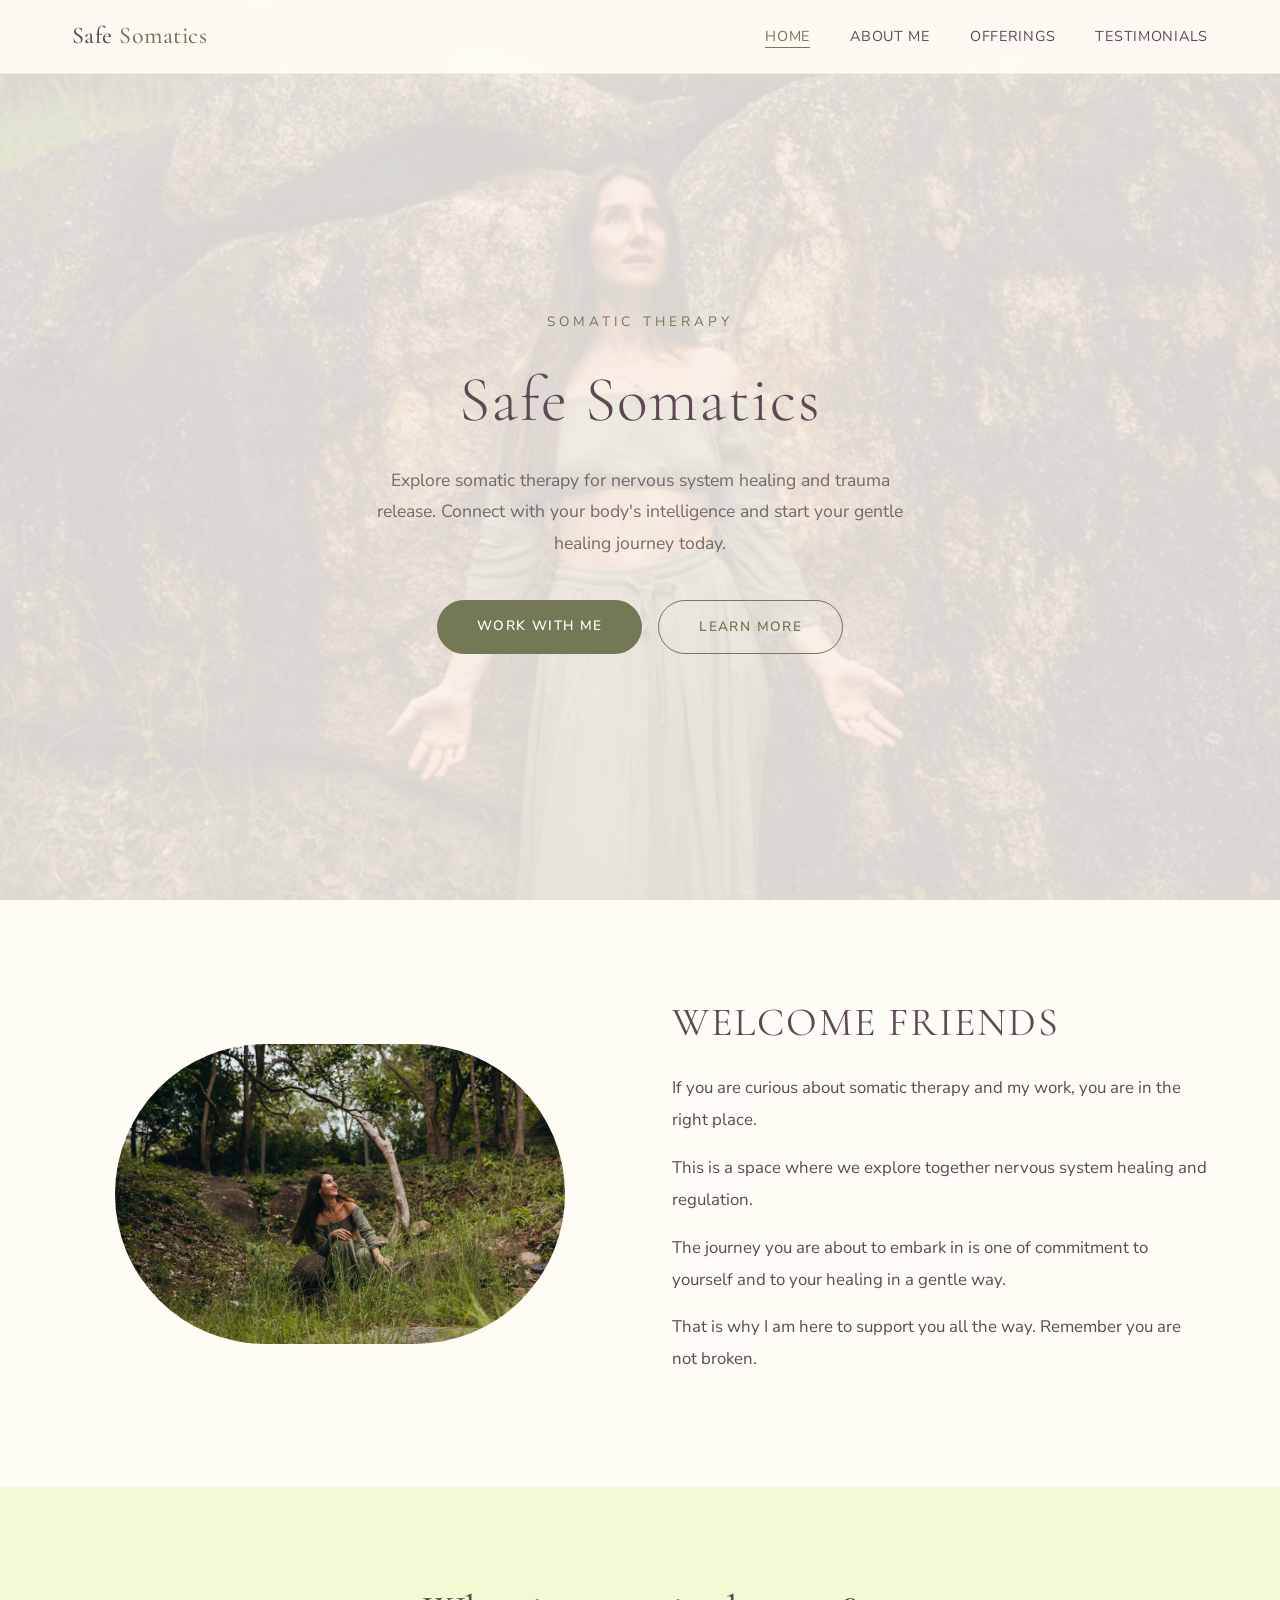
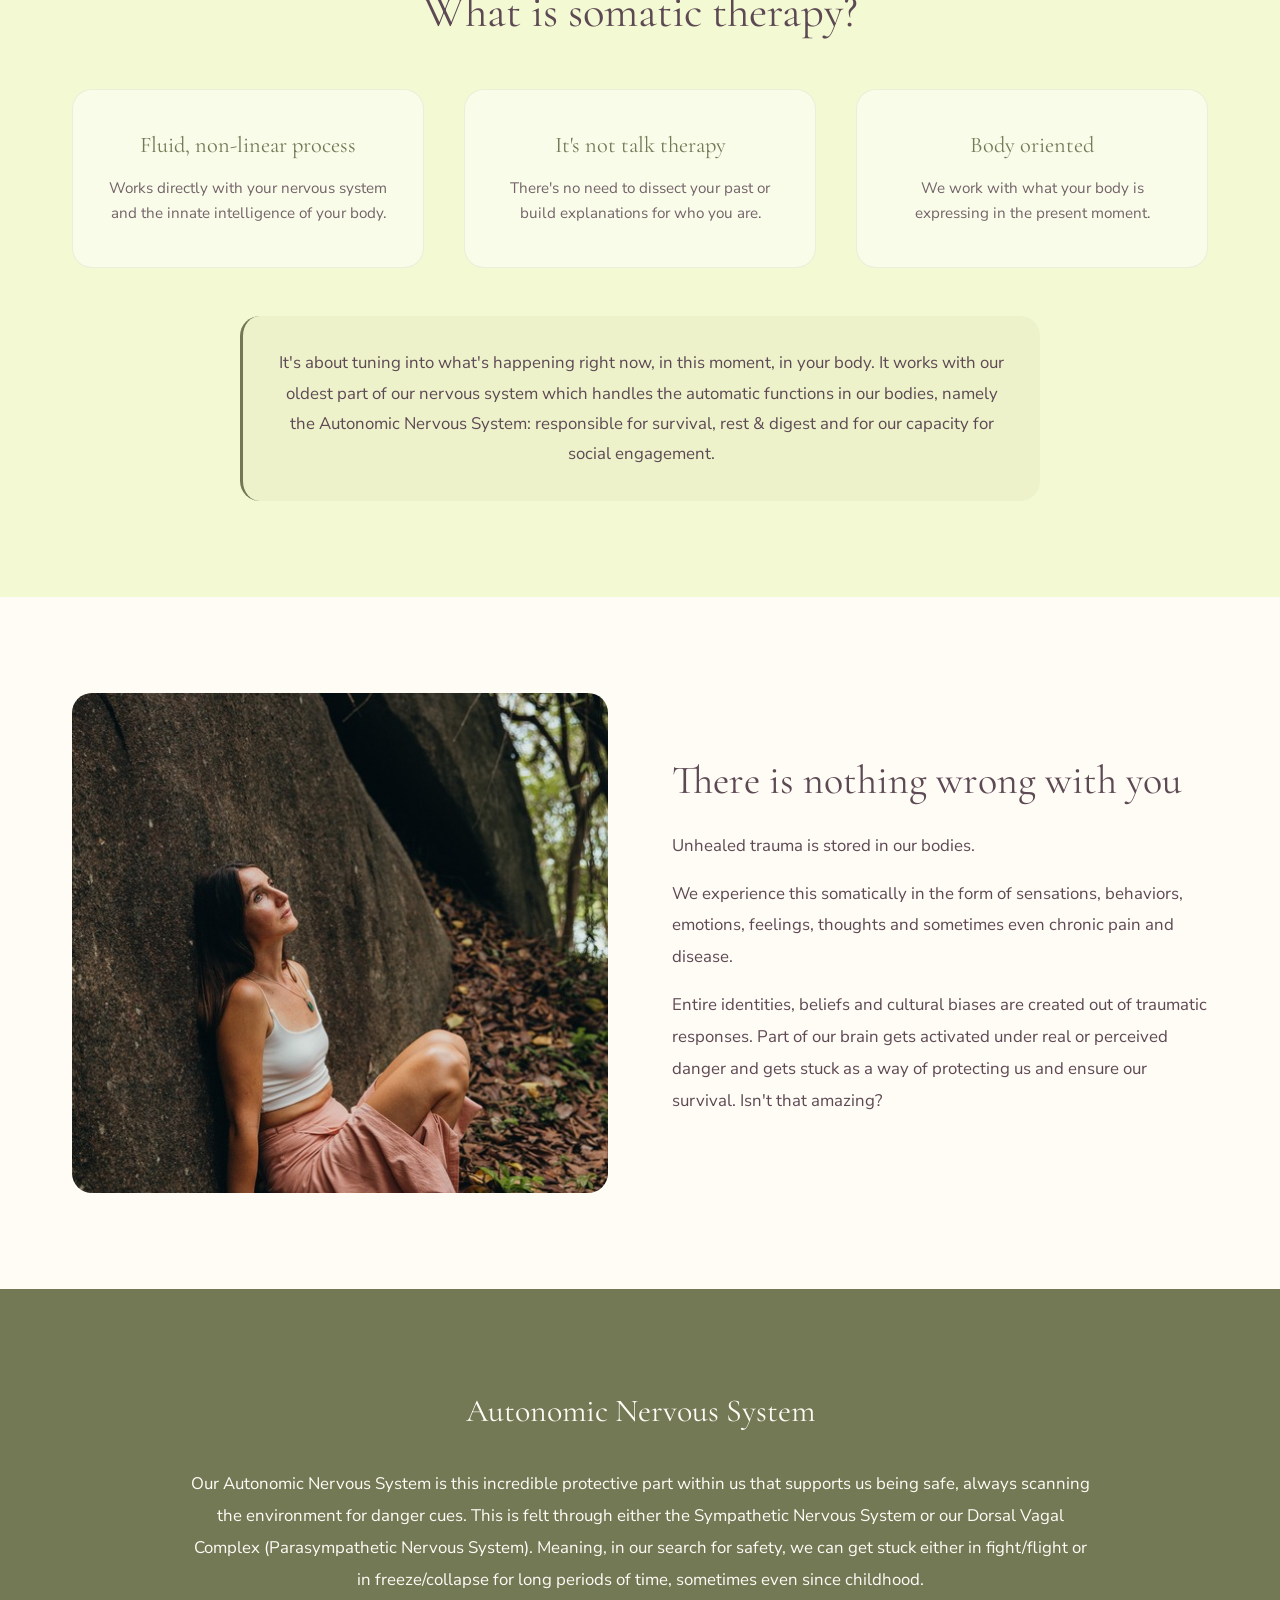
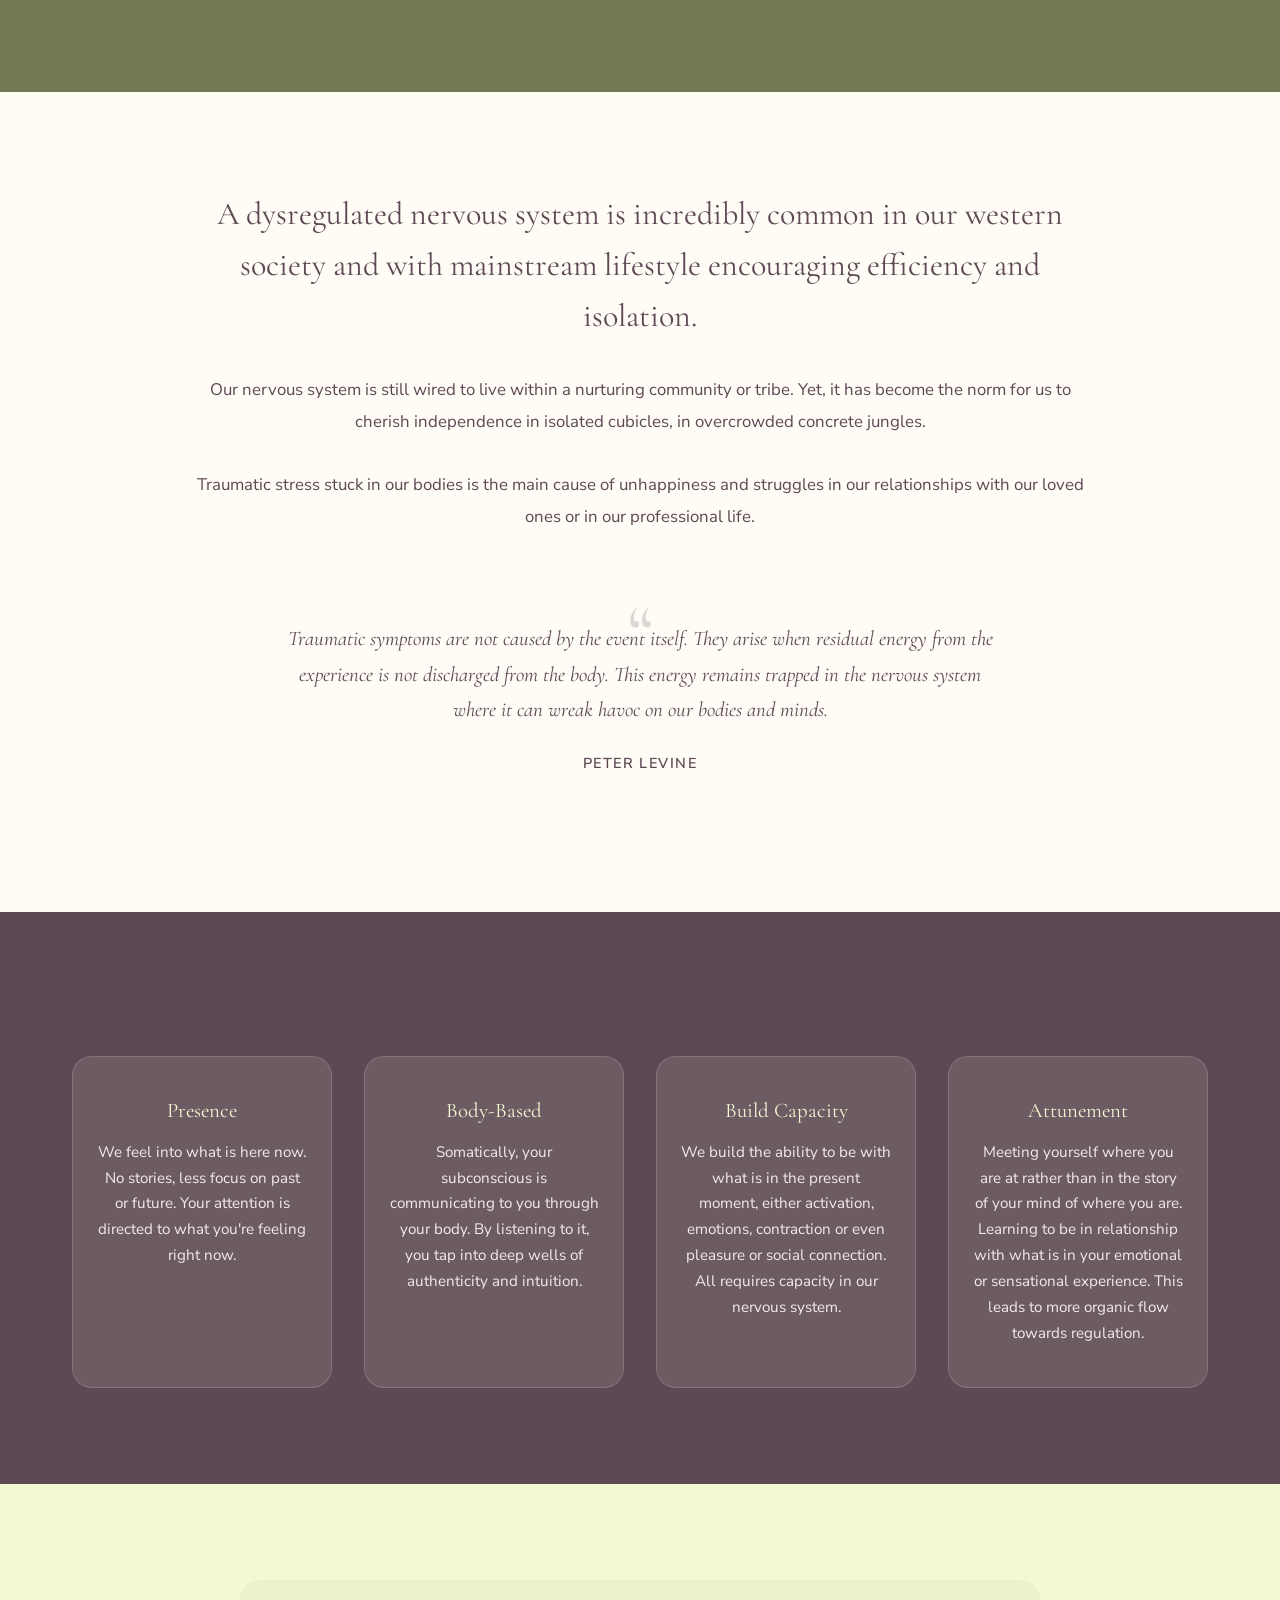
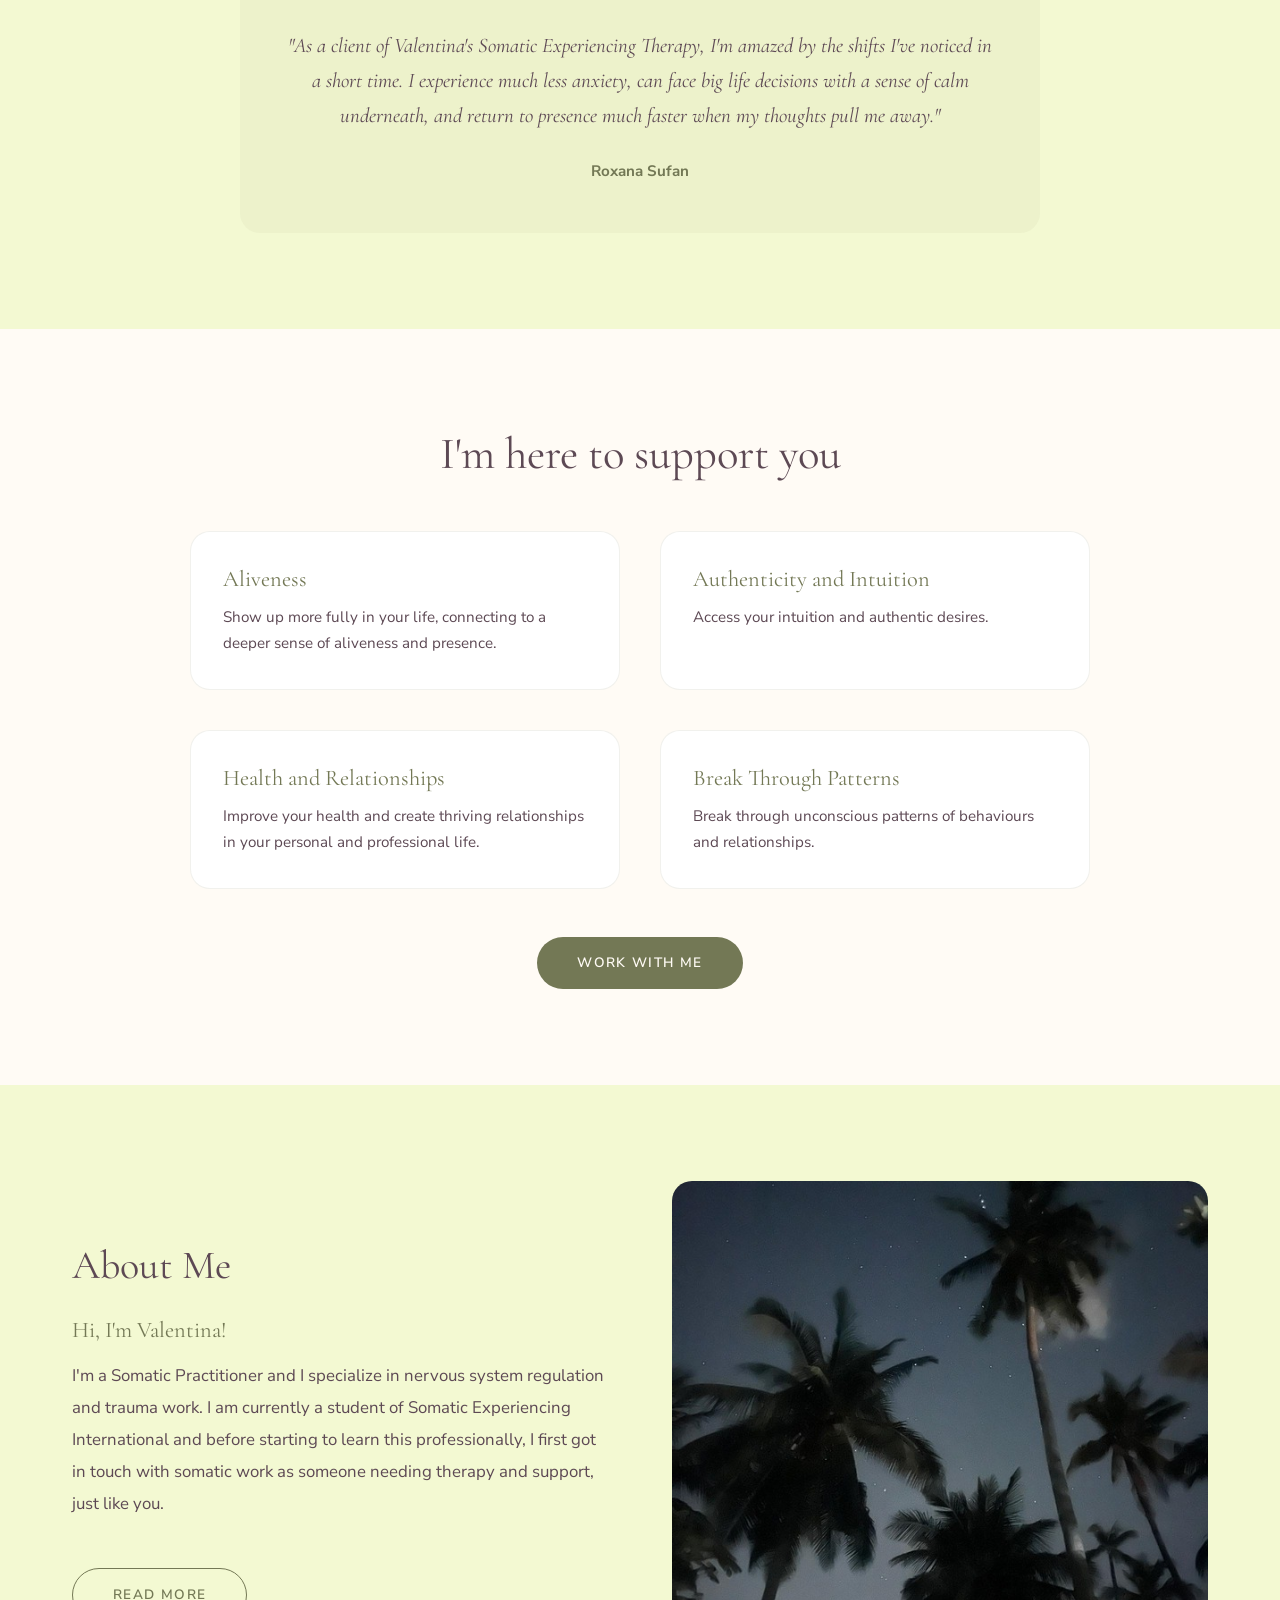
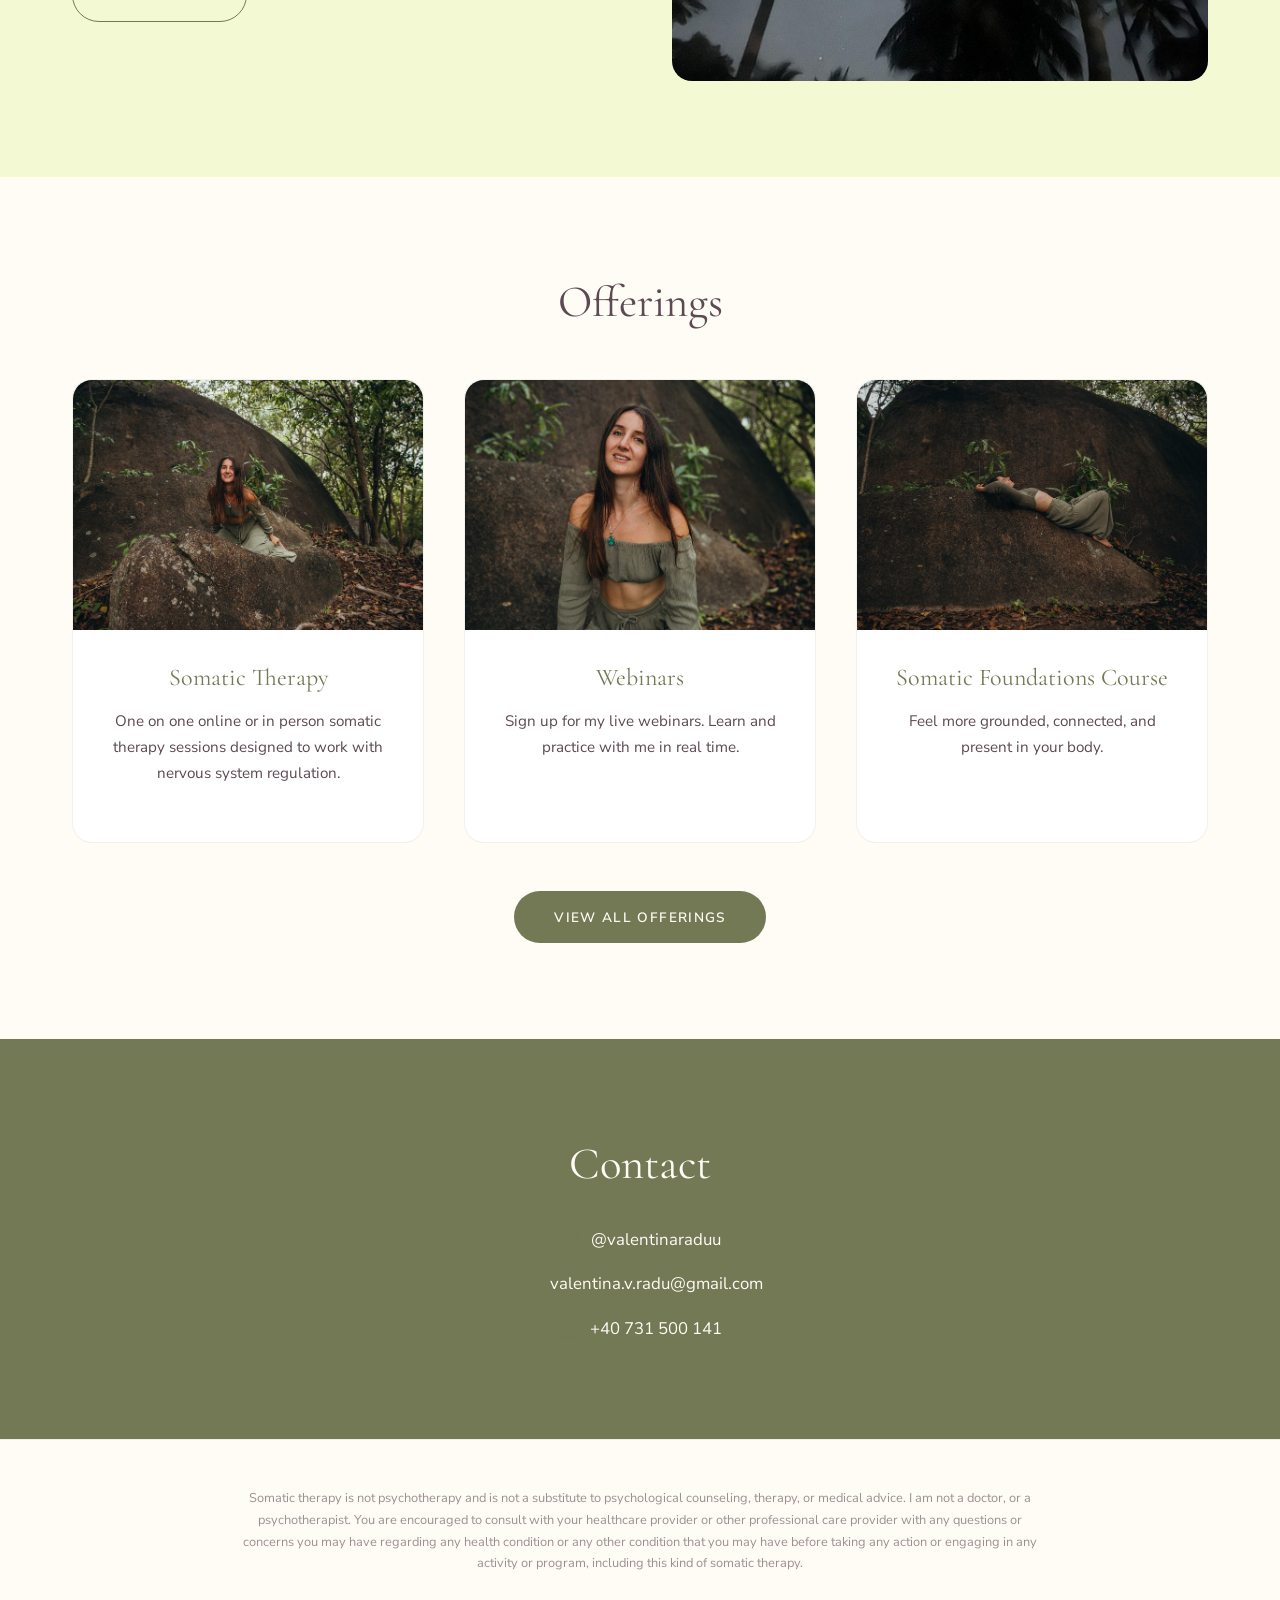
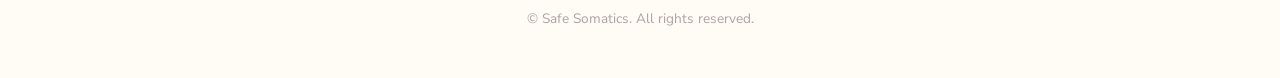
==== public/index.html @ 10c99dfa "Use specified image for Welcome Friends section https://claude.ai/code/session_01XYaY79BtkbtiE2khdQe" ====
<!DOCTYPE html>
<html lang="en">
<head>
  <meta charset="utf-8">
  <meta name="viewport" content="width=device-width, initial-scale=1">
  <title>Safe Somatics | Somatic Therapy</title>
  <meta name="description" content="Explore somatic therapy for nervous system healing and trauma release. Connect with your body's intelligence and start your gentle healing journey today.">
  <meta property="og:title" content="Safe Somatics | Somatic Therapy">
  <meta property="og:description" content="Explore somatic therapy for nervous system healing and trauma release. Connect with your body's intelligence and start your gentle healing journey today.">
  <meta property="og:image" content="images/og-image.jpg">
  <meta property="og:type" content="website">
  <link rel="stylesheet" href="css/style.css">
</head>
<body>

  <!-- Navigation -->
  <nav class="nav" id="nav">
    <div class="nav-inner">
      <a href="index.html" class="nav-logo">Safe <span>Somatics</span></a>
      <button class="nav-toggle" id="navToggle" aria-label="Toggle navigation">
        <span></span><span></span><span></span>
      </button>
      <ul class="nav-links" id="navLinks">
        <li><a href="index.html" class="active">Home</a></li>
        <li><a href="about-me.html">About Me</a></li>
        <li><a href="offerings.html">Offerings</a></li>
        <li><a href="testimonials.html">Testimonials</a></li>
      </ul>
    </div>
  </nav>

  <!-- Hero Section -->
  <section class="hero">
    <div class="hero-bg"></div>
    <div class="hero-content fade-in">
      <p class="hero-subtitle">Somatic Therapy</p>
      <h1>Safe Somatics</h1>
      <p class="hero-description">Explore somatic therapy for nervous system healing and trauma release. Connect with your body's intelligence and start your gentle healing journey today.</p>
      <div class="btn-group">
        <a href="offerings.html" class="btn btn-primary">Work with me</a>
        <a href="about-me.html" class="btn btn-outline">Learn more</a>
      </div>
    </div>
  </section>

  <!-- Welcome Section -->
  <section class="section section-cream">
    <div class="container">
      <div class="welcome fade-in">
        <div class="welcome-image">
          <img src="images/82639a7b626bb3e5f8b49b3dd515896f.jpg" alt="Valentina - Somatic Practitioner" loading="lazy">
        </div>
        <div class="welcome-content">
          <h2>Welcome Friends</h2>
          <p>If you are curious about somatic therapy and my work, you are in the right place.</p>
          <p>This is a space where we explore together nervous system healing and regulation.</p>
          <p>The journey you are about to embark in is one of commitment to yourself and to your healing in a gentle way.</p>
          <p>That is why I am here to support you all the way. Remember you are not broken.</p>
        </div>
      </div>
    </div>
  </section>

  <!-- What Is Somatic Therapy -->
  <section class="section section-light-green">
    <div class="container">
      <h2 class="section-title fade-in">What is somatic therapy?</h2>
      <div class="what-is-grid fade-in">
        <div class="what-is-card">
          <h3>Fluid, non-linear process</h3>
          <p>Works directly with your nervous system and the innate intelligence of your body.</p>
        </div>
        <div class="what-is-card">
          <h3>It's not talk therapy</h3>
          <p>There's no need to dissect your past or build explanations for who you are.</p>
        </div>
        <div class="what-is-card">
          <h3>Body oriented</h3>
          <p>We work with what your body is expressing in the present moment.</p>
        </div>
      </div>
      <div class="what-is-description fade-in">
        <p>It's about tuning into what's happening right now, in this moment, in your body. It works with our oldest part of our nervous system which handles the automatic functions in our bodies, namely the Autonomic Nervous System: responsible for survival, rest &amp; digest and for our capacity for social engagement.</p>
      </div>
    </div>
  </section>

  <!-- There Is Nothing Wrong With You -->
  <section class="section section-cream">
    <div class="container">
      <div class="split-section fade-in">
        <div class="split-image">
          <img src="images/db6b42a405c2244e88d3cf48be0952d9.jpg" alt="Healing and nature" loading="lazy">
        </div>
        <div class="split-content">
          <h2>There is nothing wrong with you</h2>
          <p>Unhealed trauma is stored in our bodies.</p>
          <p>We experience this somatically in the form of sensations, behaviors, emotions, feelings, thoughts and sometimes even chronic pain and disease.</p>
          <p>Entire identities, beliefs and cultural biases are created out of traumatic responses. Part of our brain gets activated under real or perceived danger and gets stuck as a way of protecting us and ensure our survival. Isn't that amazing?</p>
        </div>
      </div>
    </div>
  </section>

  <!-- Autonomic Nervous System -->
  <section class="section section-olive">
    <div class="container">
      <div class="full-width-text fade-in">
        <h2>Autonomic Nervous System</h2>
        <p>Our Autonomic Nervous System is this incredible protective part within us that supports us being safe, always scanning the environment for danger cues. This is felt through either the Sympathetic Nervous System or our Dorsal Vagal Complex (Parasympathetic Nervous System). Meaning, in our search for safety, we can get stuck either in fight/flight or in freeze/collapse for long periods of time, sometimes even since childhood.</p>
      </div>
    </div>
  </section>

  <!-- Dysregulated Nervous System -->
  <section class="section section-cream">
    <div class="container">
      <div class="full-width-text fade-in">
        <h2>A dysregulated nervous system is incredibly common in our western society and with mainstream lifestyle encouraging efficiency and isolation.</h2>
        <p>Our nervous system is still wired to live within a nurturing community or tribe. Yet, it has become the norm for us to cherish independence in isolated cubicles, in overcrowded concrete jungles.</p>
        <p class="mt-2">Traumatic stress stuck in our bodies is the main cause of unhappiness and struggles in our relationships with our loved ones or in our professional life.</p>
      </div>
      <div class="quote-block fade-in">
        <p>Traumatic symptoms are not caused by the event itself. They arise when residual energy from the experience is not discharged from the body. This energy remains trapped in the nervous system where it can wreak havoc on our bodies and minds.</p>
        <span class="quote-author">Peter Levine</span>
      </div>
    </div>
  </section>

  <!-- Pillars -->
  <section class="section section-plum">
    <div class="container">
      <div class="pillars-grid fade-in">
        <div class="pillar-card">
          <h4>Presence</h4>
          <p>We feel into what is here now. No stories, less focus on past or future. Your attention is directed to what you're feeling right now.</p>
        </div>
        <div class="pillar-card">
          <h4>Body-Based</h4>
          <p>Somatically, your subconscious is communicating to you through your body. By listening to it, you tap into deep wells of authenticity and intuition.</p>
        </div>
        <div class="pillar-card">
          <h4>Build Capacity</h4>
          <p>We build the ability to be with what is in the present moment, either activation, emotions, contraction or even pleasure or social connection. All requires capacity in our nervous system.</p>
        </div>
        <div class="pillar-card">
          <h4>Attunement</h4>
          <p>Meeting yourself where you are at rather than in the story of your mind of where you are. Learning to be in relationship with what is in your emotional or sensational experience. This leads to more organic flow towards regulation.</p>
        </div>
      </div>
    </div>
  </section>

  <!-- Featured Testimonial -->
  <section class="section section-light-green">
    <div class="container">
      <div class="testimonial-featured fade-in">
        <p>"As a client of Valentina's Somatic Experiencing Therapy, I'm amazed by the shifts I've noticed in a short time. I experience much less anxiety, can face big life decisions with a sense of calm underneath, and return to presence much faster when my thoughts pull me away."</p>
        <span class="testimonial-author">Roxana Sufan</span>
      </div>
    </div>
  </section>

  <!-- I'm Here to Support You -->
  <section class="section section-cream support-section">
    <div class="container">
      <h2 class="section-title fade-in">I'm here to support you</h2>
      <div class="benefits-grid fade-in">
        <div class="benefit-card">
          <h3>Aliveness</h3>
          <p>Show up more fully in your life, connecting to a deeper sense of aliveness and presence.</p>
        </div>
        <div class="benefit-card">
          <h3>Authenticity and Intuition</h3>
          <p>Access your intuition and authentic desires.</p>
        </div>
        <div class="benefit-card">
          <h3>Health and Relationships</h3>
          <p>Improve your health and create thriving relationships in your personal and professional life.</p>
        </div>
        <div class="benefit-card">
          <h3>Break Through Patterns</h3>
          <p>Break through unconscious patterns of behaviours and relationships.</p>
        </div>
      </div>
      <div class="text-center mt-3">
        <a href="offerings.html" class="btn btn-primary">Work with me</a>
      </div>
    </div>
  </section>

  <!-- About Preview -->
  <section class="section section-light-green">
    <div class="container">
      <div class="split-section reverse fade-in">
        <div class="split-image">
          <img src="images/2a42270dc994eedb1f12a28c1052ec95.jpg" alt="Valentina" loading="lazy">
        </div>
        <div class="split-content">
          <h2>About Me</h2>
          <h3 style="font-size: 1.4rem; color: #737855; margin-bottom: 1rem;">Hi, I'm Valentina!</h3>
          <p>I'm a Somatic Practitioner and I specialize in nervous system regulation and trauma work. I am currently a student of Somatic Experiencing International and before starting to learn this professionally, I first got in touch with somatic work as someone needing therapy and support, just like you.</p>
          <a href="about-me.html" class="btn btn-outline mt-2">Read more</a>
        </div>
      </div>
    </div>
  </section>

  <!-- Offerings Preview -->
  <section class="section section-cream">
    <div class="container">
      <h2 class="section-title fade-in">Offerings</h2>
      <div class="offerings-grid fade-in">
        <div class="offering-card">
          <div class="offering-card-image">
            <img src="images/75db4129b00e5582b1c7224221fd6abd.jpg" alt="Somatic Therapy sessions" loading="lazy">
          </div>
          <div class="offering-card-content">
            <h3>Somatic Therapy</h3>
            <p>One on one online or in person somatic therapy sessions designed to work with nervous system regulation.</p>
          </div>
        </div>
        <div class="offering-card">
          <div class="offering-card-image">
            <img src="images/181376021b0685f292fab98bcbd2c310.jpg" alt="Live webinars" loading="lazy">
          </div>
          <div class="offering-card-content">
            <h3>Webinars</h3>
            <p>Sign up for my live webinars. Learn and practice with me in real time.</p>
          </div>
        </div>
        <div class="offering-card">
          <div class="offering-card-image">
            <img src="images/1f248bba4d33700801363b4961f36c2e.jpg" alt="Somatic foundations course" loading="lazy">
          </div>
          <div class="offering-card-content">
            <h3>Somatic Foundations Course</h3>
            <p>Feel more grounded, connected, and present in your body.</p>
          </div>
        </div>
      </div>
      <div class="text-center mt-3">
        <a href="offerings.html" class="btn btn-primary">View all offerings</a>
      </div>
    </div>
  </section>

  <!-- Contact Section -->
  <section class="section section-olive contact-section">
    <div class="container fade-in">
      <h2>Contact</h2>
      <div class="contact-links">
        <div class="contact-item">
          <svg xmlns="http://www.w3.org/2000/svg" viewBox="0 0 24 24" fill="#fffbf5"><path d="M12 2.163c3.204 0 3.584.012 4.85.07 3.252.148 4.771 1.691 4.919 4.919.058 1.265.069 1.645.069 4.849 0 3.205-.012 3.584-.069 4.849-.149 3.225-1.664 4.771-4.919 4.919-1.266.058-1.644.07-4.85.07-3.204 0-3.584-.012-4.849-.07-3.26-.149-4.771-1.699-4.919-4.92-.058-1.265-.07-1.644-.07-4.849 0-3.204.013-3.583.07-4.849.149-3.227 1.664-4.771 4.919-4.919 1.266-.057 1.645-.069 4.849-.069zm0-2.163c-3.259 0-3.667.014-4.947.072-4.358.2-6.78 2.618-6.98 6.98-.059 1.281-.073 1.689-.073 4.948 0 3.259.014 3.668.072 4.948.2 4.358 2.618 6.78 6.98 6.98 1.281.058 1.689.072 4.948.072 3.259 0 3.668-.014 4.948-.072 4.354-.2 6.782-2.618 6.979-6.98.059-1.28.073-1.689.073-4.948 0-3.259-.014-3.667-.072-4.947-.196-4.354-2.617-6.78-6.979-6.98-1.281-.059-1.69-.073-4.949-.073zm0 5.838c-3.403 0-6.162 2.759-6.162 6.162s2.759 6.163 6.162 6.163 6.162-2.759 6.162-6.163c0-3.403-2.759-6.162-6.162-6.162zm0 10.162c-2.209 0-4-1.79-4-4 0-2.209 1.791-4 4-4s4 1.791 4 4c0 2.21-1.791 4-4 4zm6.406-11.845c-.796 0-1.441.645-1.441 1.44s.645 1.44 1.441 1.44c.795 0 1.439-.645 1.439-1.44s-.644-1.44-1.439-1.44z"/></svg>
          <a href="https://www.instagram.com/valentinaraduu" target="_blank" rel="noopener" style="color: #fffbf5;">@valentinaraduu</a>
        </div>
        <div class="contact-item">
          <svg xmlns="http://www.w3.org/2000/svg" viewBox="0 0 24 24" fill="#fffbf5"><path d="M20 4H4c-1.1 0-1.99.9-1.99 2L2 18c0 1.1.9 2 2 2h16c1.1 0 2-.9 2-2V6c0-1.1-.9-2-2-2zm0 4l-8 5-8-5V6l8 5 8-5v2z"/></svg>
          <a href="mailto:valentina.v.radu@gmail.com" style="color: #fffbf5;">valentina.v.radu@gmail.com</a>
        </div>
        <div class="contact-item">
          <svg xmlns="http://www.w3.org/2000/svg" viewBox="0 0 24 24" fill="#fffbf5"><path d="M.057 24l1.687-6.163c-1.041-1.804-1.588-3.849-1.587-5.946.003-6.556 5.338-11.891 11.893-11.891 3.181.001 6.167 1.24 8.413 3.488 2.245 2.248 3.481 5.236 3.48 8.414-.003 6.557-5.338 11.892-11.893 11.892-1.99-.001-3.951-.5-5.688-1.448l-6.305 1.654zm6.597-3.807c1.676.995 3.276 1.591 5.392 1.592 5.448 0 9.886-4.434 9.889-9.885.002-5.462-4.415-9.89-9.881-9.892-5.452 0-9.887 4.434-9.889 9.884-.001 2.225.651 3.891 1.746 5.634l-.999 3.648 3.742-.981zm11.387-5.464c-.074-.124-.272-.198-.57-.347-.297-.149-1.758-.868-2.031-.967-.272-.099-.47-.149-.669.149-.198.297-.768.967-.941 1.165-.173.198-.347.223-.644.074-.297-.149-1.255-.462-2.39-1.475-.883-.788-1.48-1.761-1.653-2.059-.173-.297-.018-.458.13-.606.134-.133.297-.347.446-.521.151-.172.2-.296.3-.495.099-.198.05-.372-.025-.521-.075-.148-.669-1.611-.916-2.206-.242-.579-.487-.501-.669-.51l-.57-.01c-.198 0-.52.074-.792.372s-1.04 1.016-1.04 2.479 1.065 2.876 1.213 3.074c.149.198 2.095 3.2 5.076 4.487.709.306 1.263.489 1.694.626.712.226 1.36.194 1.872.118.571-.085 1.758-.719 2.006-1.413.248-.695.248-1.29.173-1.414z"/></svg>
          <span style="color: #fffbf5;">+40 731 500 141</span>
        </div>
      </div>
    </div>
  </section>

  <!-- Footer -->
  <footer class="footer">
    <div class="container">
      <p class="footer-disclaimer">Somatic therapy is not psychotherapy and is not a substitute to psychological counseling, therapy, or medical advice. I am not a doctor, or a psychotherapist. You are encouraged to consult with your healthcare provider or other professional care provider with any questions or concerns you may have regarding any health condition or any other condition that you may have before taking any action or engaging in any activity or program, including this kind of somatic therapy.</p>
      <p class="footer-bottom">&copy; Safe Somatics. All rights reserved.</p>
    </div>
  </footer>

  <script src="js/main.js"></script>
</body>
</html>
---- public/css/style.css ----
/* ============================================
   Safe Somatics - Static Website Styles
   Color Palette:
     Cream:      #fffbf5
     Olive:      #737855
     Plum:       #5d4954
     Light Green: #f3f9d2
     Light Pink:  #ffd2fc
   ============================================ */

@import url('https://fonts.googleapis.com/css2?family=Cormorant+Garamond:ital,wght@0,300;0,400;0,500;0,600;0,700;1,300;1,400;1,500&family=Nunito+Sans:ital,wght@0,300;0,400;0,600;0,700;1,300;1,400&display=swap');

/* Reset & Base */
*, *::before, *::after {
  margin: 0;
  padding: 0;
  box-sizing: border-box;
}

html {
  scroll-behavior: smooth;
  font-size: 16px;
}

body {
  font-family: 'Nunito Sans', sans-serif;
  background-color: #fffbf5;
  color: #5d4954;
  line-height: 1.7;
  -webkit-font-smoothing: antialiased;
}

h1, h2, h3, h4, h5, h6 {
  font-family: 'Cormorant Garamond', serif;
  font-weight: 400;
  line-height: 1.3;
  color: #5d4954;
}

img {
  max-width: 100%;
  height: auto;
  display: block;
}

a {
  color: #737855;
  text-decoration: none;
  transition: color 0.3s ease;
}

a:hover {
  color: #5d4954;
}

.container {
  max-width: 1200px;
  margin: 0 auto;
  padding: 0 2rem;
}

/* ============================================
   Navigation
   ============================================ */
.nav {
  position: fixed;
  top: 0;
  left: 0;
  right: 0;
  z-index: 1000;
  background-color: rgba(255, 251, 245, 0.95);
  backdrop-filter: blur(10px);
  -webkit-backdrop-filter: blur(10px);
  border-bottom: 1px solid rgba(115, 120, 85, 0.1);
  transition: box-shadow 0.3s ease;
}

.nav.scrolled {
  box-shadow: 0 2px 20px rgba(93, 73, 84, 0.08);
}

.nav-inner {
  max-width: 1200px;
  margin: 0 auto;
  padding: 1rem 2rem;
  display: flex;
  justify-content: space-between;
  align-items: center;
}

.nav-logo {
  font-family: 'Cormorant Garamond', serif;
  font-size: 1.5rem;
  font-weight: 500;
  color: #5d4954;
  letter-spacing: 0.02em;
}

.nav-logo span {
  color: #737855;
}

.nav-links {
  display: flex;
  list-style: none;
  gap: 2.5rem;
  align-items: center;
}

.nav-links a {
  font-size: 0.9rem;
  font-weight: 400;
  color: #5d4954;
  letter-spacing: 0.05em;
  text-transform: uppercase;
  position: relative;
  padding-bottom: 2px;
}

.nav-links a::after {
  content: '';
  position: absolute;
  bottom: 0;
  left: 0;
  width: 0;
  height: 1px;
  background-color: #737855;
  transition: width 0.3s ease;
}

.nav-links a:hover::after,
.nav-links a.active::after {
  width: 100%;
}

.nav-links a.active {
  color: #737855;
}

.nav-toggle {
  display: none;
  flex-direction: column;
  gap: 5px;
  cursor: pointer;
  background: none;
  border: none;
  padding: 5px;
}

.nav-toggle span {
  display: block;
  width: 24px;
  height: 2px;
  background-color: #5d4954;
  transition: all 0.3s ease;
}

/* ============================================
   Hero Section
   ============================================ */
.hero {
  min-height: 100vh;
  display: flex;
  align-items: center;
  justify-content: center;
  text-align: center;
  padding: 8rem 2rem 4rem;
  position: relative;
  overflow: hidden;
  background-color: #fffbf5;
}

.hero-bg {
  position: absolute;
  top: 0;
  left: 0;
  right: 0;
  bottom: 0;
  background-image: url('../images/066b9617bab4fffd7803dbf2ef9ac139.jpg');
  background-size: cover;
  background-position: center;
  opacity: 0.15;
}

.hero-content {
  position: relative;
  z-index: 1;
  max-width: 800px;
}

.hero-subtitle {
  font-family: 'Nunito Sans', sans-serif;
  font-size: 0.85rem;
  font-weight: 400;
  letter-spacing: 0.3em;
  text-transform: uppercase;
  color: #737855;
  margin-bottom: 1.5rem;
}

.hero h1 {
  font-size: 4rem;
  font-weight: 300;
  color: #5d4954;
  margin-bottom: 1.5rem;
  letter-spacing: 0.02em;
}

.hero-description {
  font-size: 1.1rem;
  color: #5d4954;
  opacity: 0.8;
  max-width: 550px;
  margin: 0 auto 2.5rem;
  line-height: 1.8;
}

/* ============================================
   Buttons
   ============================================ */
.btn {
  display: inline-block;
  padding: 0.9rem 2.5rem;
  border-radius: 50px;
  font-family: 'Nunito Sans', sans-serif;
  font-size: 0.85rem;
  font-weight: 600;
  letter-spacing: 0.1em;
  text-transform: uppercase;
  transition: all 0.3s ease;
  cursor: pointer;
  border: none;
}

.btn-primary {
  background-color: #737855;
  color: #fffbf5;
}

.btn-primary:hover {
  background-color: #5d4954;
  color: #fffbf5;
  transform: translateY(-2px);
  box-shadow: 0 4px 15px rgba(93, 73, 84, 0.2);
}

.btn-outline {
  background-color: transparent;
  color: #737855;
  border: 1.5px solid #737855;
}

.btn-outline:hover {
  background-color: #737855;
  color: #fffbf5;
  transform: translateY(-2px);
}

.btn-group {
  display: flex;
  gap: 1rem;
  justify-content: center;
  flex-wrap: wrap;
}

/* ============================================
   Section Styles
   ============================================ */
.section {
  padding: 6rem 0;
}

.section-olive {
  background-color: #737855;
  color: #fffbf5;
}

.section-olive h2,
.section-olive h3,
.section-olive h4,
.section-olive p {
  color: #fffbf5;
}

.section-plum {
  background-color: #5d4954;
  color: #fffbf5;
}

.section-plum h2,
.section-plum h3,
.section-plum h4,
.section-plum p {
  color: #fffbf5;
}

.section-light-green {
  background-color: #f3f9d2;
}

.section-cream {
  background-color: #fffbf5;
}

.section-title {
  font-size: 2.8rem;
  text-align: center;
  margin-bottom: 1.5rem;
  font-weight: 400;
}

.section-text {
  text-align: center;
  max-width: 700px;
  margin: 0 auto;
  font-size: 1.05rem;
  line-height: 1.8;
  opacity: 0.9;
}

/* ============================================
   Welcome / Intro Section
   ============================================ */
.welcome {
  display: grid;
  grid-template-columns: 1fr 1fr;
  gap: 4rem;
  align-items: center;
}

.welcome-image img {
  border-radius: 300px 300px 300px 300px;
  object-fit: cover;
  width: 100%;
  max-width: 450px;
  margin: 0 auto;
}

.welcome-content h2 {
  font-size: 2.5rem;
  margin-bottom: 1.5rem;
  text-transform: uppercase;
  letter-spacing: 0.05em;
}

.welcome-content p {
  font-size: 1.05rem;
  line-height: 1.9;
  margin-bottom: 1rem;
}

/* ============================================
   What Is Somatic Therapy
   ============================================ */
.what-is-grid {
  display: grid;
  grid-template-columns: repeat(3, 1fr);
  gap: 2.5rem;
  margin-top: 3rem;
}

.what-is-card {
  text-align: center;
  padding: 2.5rem 2rem;
  background: rgba(255, 255, 255, 0.5);
  border-radius: 20px;
  border: 1px solid rgba(115, 120, 85, 0.1);
}

.what-is-card h3 {
  font-size: 1.4rem;
  margin-bottom: 1rem;
  color: #737855;
}

.what-is-card p {
  font-size: 0.95rem;
  line-height: 1.7;
  opacity: 0.85;
}

.what-is-description {
  text-align: center;
  max-width: 800px;
  margin: 3rem auto 0;
  font-size: 1.05rem;
  line-height: 1.8;
  padding: 2rem;
  background: rgba(115, 120, 85, 0.05);
  border-radius: 20px;
  border-left: 3px solid #737855;
}

/* ============================================
   Two Column Text + Image Layout
   ============================================ */
.split-section {
  display: grid;
  grid-template-columns: 1fr 1fr;
  gap: 4rem;
  align-items: center;
}

.split-section.reverse {
  direction: rtl;
}

.split-section.reverse > * {
  direction: ltr;
}

.split-image img {
  border-radius: 20px;
  object-fit: cover;
  width: 100%;
  height: 500px;
}

.split-content h2 {
  font-size: 2.5rem;
  margin-bottom: 1.5rem;
}

.split-content p {
  font-size: 1.05rem;
  line-height: 1.9;
  margin-bottom: 1rem;
}

/* ============================================
   Nervous System / Quote Section
   ============================================ */
.full-width-text {
  max-width: 900px;
  margin: 0 auto;
  text-align: center;
}

.full-width-text h2 {
  font-size: 2rem;
  line-height: 1.6;
  font-weight: 400;
  margin-bottom: 2rem;
}

.full-width-text p {
  font-size: 1.05rem;
  line-height: 1.9;
}

.quote-block {
  max-width: 800px;
  margin: 3rem auto 0;
  padding: 2.5rem;
  text-align: center;
  font-family: 'Cormorant Garamond', serif;
  font-size: 1.3rem;
  font-style: italic;
  line-height: 1.7;
  position: relative;
}

.quote-block::before {
  content: '\201C';
  font-size: 5rem;
  position: absolute;
  top: -1rem;
  left: 50%;
  transform: translateX(-50%);
  opacity: 0.2;
  font-style: normal;
}

.quote-author {
  display: block;
  margin-top: 1.5rem;
  font-family: 'Nunito Sans', sans-serif;
  font-size: 0.9rem;
  font-style: normal;
  font-weight: 600;
  letter-spacing: 0.1em;
  text-transform: uppercase;
}

/* ============================================
   Pillars / Features Grid
   ============================================ */
.pillars-grid {
  display: grid;
  grid-template-columns: repeat(4, 1fr);
  gap: 2rem;
  margin-top: 3rem;
}

.pillar-card {
  text-align: center;
  padding: 2.5rem 1.5rem;
  border-radius: 20px;
  background: rgba(255, 251, 245, 0.1);
  border: 1px solid rgba(255, 251, 245, 0.15);
  transition: transform 0.3s ease;
}

.pillar-card:hover {
  transform: translateY(-5px);
}

.pillar-card h4 {
  font-size: 1.3rem;
  margin-bottom: 1rem;
  color: #f3f9d2;
}

.pillar-card p {
  font-size: 0.95rem;
  line-height: 1.7;
  opacity: 0.9;
}

/* ============================================
   Support / Benefits Section
   ============================================ */
.support-section h2 {
  text-align: center;
  font-size: 2.8rem;
  margin-bottom: 3rem;
}

.benefits-grid {
  display: grid;
  grid-template-columns: repeat(2, 1fr);
  gap: 2.5rem;
  max-width: 900px;
  margin: 0 auto;
}

.benefit-card {
  padding: 2rem;
  border-radius: 20px;
  background: white;
  border: 1px solid rgba(115, 120, 85, 0.1);
  transition: box-shadow 0.3s ease;
}

.benefit-card:hover {
  box-shadow: 0 8px 30px rgba(93, 73, 84, 0.08);
}

.benefit-card h3 {
  font-size: 1.4rem;
  margin-bottom: 0.75rem;
  color: #737855;
}

.benefit-card p {
  font-size: 0.95rem;
  line-height: 1.7;
}

/* ============================================
   About Section
   ============================================ */
.about-grid {
  display: grid;
  grid-template-columns: 1fr 1.2fr;
  gap: 4rem;
  align-items: start;
}

.about-image img {
  border-radius: 20px;
  object-fit: cover;
  width: 100%;
  position: sticky;
  top: 6rem;
}

.about-content h2 {
  font-size: 2.5rem;
  margin-bottom: 0.5rem;
}

.about-content h3 {
  font-size: 1.6rem;
  color: #737855;
  margin-bottom: 1.5rem;
}

.about-content p {
  font-size: 1.05rem;
  line-height: 1.9;
  margin-bottom: 1.5rem;
}

/* ============================================
   Testimonials
   ============================================ */
.testimonial-card {
  max-width: 800px;
  margin: 0 auto 3rem;
  padding: 3rem;
  background: white;
  border-radius: 20px;
  border: 1px solid rgba(115, 120, 85, 0.1);
  position: relative;
}

.testimonial-card::before {
  content: '\201C';
  font-family: 'Cormorant Garamond', serif;
  font-size: 5rem;
  color: #737855;
  opacity: 0.2;
  position: absolute;
  top: 0.5rem;
  left: 1.5rem;
  line-height: 1;
}

.testimonial-card p {
  font-size: 1.05rem;
  line-height: 1.8;
  font-style: italic;
  margin-bottom: 1.5rem;
  padding-top: 1rem;
}

.testimonial-author {
  font-weight: 700;
  font-style: normal;
  color: #737855;
  font-size: 0.95rem;
}

.testimonial-role {
  font-style: normal;
  font-size: 0.85rem;
  opacity: 0.7;
}

.testimonial-featured {
  max-width: 800px;
  margin: 0 auto;
  padding: 3rem;
  text-align: center;
  background: rgba(115, 120, 85, 0.05);
  border-radius: 20px;
}

.testimonial-featured p {
  font-family: 'Cormorant Garamond', serif;
  font-size: 1.3rem;
  font-style: italic;
  line-height: 1.7;
  margin-bottom: 1.5rem;
}

/* ============================================
   Offerings
   ============================================ */
.offerings-grid {
  display: grid;
  grid-template-columns: repeat(3, 1fr);
  gap: 2.5rem;
  margin-top: 3rem;
}

.offering-card {
  text-align: center;
  border-radius: 20px;
  overflow: hidden;
  background: white;
  border: 1px solid rgba(115, 120, 85, 0.1);
  transition: transform 0.3s ease, box-shadow 0.3s ease;
}

.offering-card:hover {
  transform: translateY(-5px);
  box-shadow: 0 10px 30px rgba(93, 73, 84, 0.1);
}

.offering-card-image {
  height: 250px;
  overflow: hidden;
}

.offering-card-image img {
  width: 100%;
  height: 100%;
  object-fit: cover;
  transition: transform 0.5s ease;
}

.offering-card:hover .offering-card-image img {
  transform: scale(1.05);
}

.offering-card-content {
  padding: 2rem;
}

.offering-card h3 {
  font-size: 1.5rem;
  margin-bottom: 1rem;
  color: #737855;
}

.offering-card p {
  font-size: 0.95rem;
  line-height: 1.7;
  margin-bottom: 1.5rem;
}

/* ============================================
   Contact Section
   ============================================ */
.contact-section {
  text-align: center;
}

.contact-section h2 {
  font-size: 2.8rem;
  margin-bottom: 2rem;
}

.contact-links {
  display: flex;
  flex-direction: column;
  gap: 1rem;
  align-items: center;
  margin-top: 1.5rem;
}

.contact-item {
  display: flex;
  align-items: center;
  gap: 0.75rem;
  font-size: 1.05rem;
}

.contact-item svg {
  width: 20px;
  height: 20px;
  fill: #737855;
  flex-shrink: 0;
}

/* ============================================
   Footer
   ============================================ */
.footer {
  padding: 3rem 0;
  text-align: center;
  border-top: 1px solid rgba(115, 120, 85, 0.1);
}

.footer-disclaimer {
  max-width: 800px;
  margin: 0 auto 2rem;
  font-size: 0.8rem;
  line-height: 1.7;
  opacity: 0.6;
}

.footer-bottom {
  font-size: 0.85rem;
  opacity: 0.5;
}

/* ============================================
   Page Header (for inner pages)
   ============================================ */
.page-header {
  padding: 10rem 2rem 4rem;
  text-align: center;
  background-color: #f3f9d2;
}

.page-header h1 {
  font-size: 3.5rem;
  color: #5d4954;
}

.page-header p {
  margin-top: 1rem;
  font-size: 1.1rem;
  opacity: 0.8;
  max-width: 600px;
  margin-left: auto;
  margin-right: auto;
}

/* ============================================
   Utilities
   ============================================ */
.text-center {
  text-align: center;
}

.mt-2 { margin-top: 2rem; }
.mt-3 { margin-top: 3rem; }
.mb-2 { margin-bottom: 2rem; }
.mb-3 { margin-bottom: 3rem; }

/* ============================================
   Animations
   ============================================ */
.fade-in {
  opacity: 0;
  transform: translateY(20px);
  transition: opacity 0.8s ease, transform 0.8s ease;
}

.fade-in.visible {
  opacity: 1;
  transform: translateY(0);
}

/* ============================================
   Responsive Design
   ============================================ */
@media (max-width: 1024px) {
  .pillars-grid {
    grid-template-columns: repeat(2, 1fr);
  }

  .welcome,
  .split-section,
  .about-grid {
    grid-template-columns: 1fr;
    gap: 2rem;
  }

  .split-section.reverse {
    direction: ltr;
  }

  .welcome-image {
    order: -1;
  }

  .hero h1 {
    font-size: 3rem;
  }
}

@media (max-width: 768px) {
  .nav-links {
    display: none;
    position: absolute;
    top: 100%;
    left: 0;
    right: 0;
    background-color: rgba(255, 251, 245, 0.98);
    flex-direction: column;
    padding: 2rem;
    gap: 1.5rem;
    border-bottom: 1px solid rgba(115, 120, 85, 0.1);
  }

  .nav-links.open {
    display: flex;
  }

  .nav-toggle {
    display: flex;
  }

  .hero {
    min-height: 80vh;
    padding: 7rem 1.5rem 3rem;
  }

  .hero h1 {
    font-size: 2.5rem;
  }

  .section {
    padding: 4rem 0;
  }

  .section-title {
    font-size: 2.2rem;
  }

  .what-is-grid {
    grid-template-columns: 1fr;
  }

  .offerings-grid {
    grid-template-columns: 1fr;
  }

  .pillars-grid {
    grid-template-columns: 1fr;
  }

  .benefits-grid {
    grid-template-columns: 1fr;
  }

  .container {
    padding: 0 1.5rem;
  }

  .page-header {
    padding: 8rem 1.5rem 3rem;
  }

  .page-header h1 {
    font-size: 2.5rem;
  }

  .split-image img {
    height: 350px;
  }

  .about-image img {
    position: static;
  }
}

@media (max-width: 480px) {
  .hero h1 {
    font-size: 2rem;
  }

  .btn-group {
    flex-direction: column;
    align-items: center;
  }
}
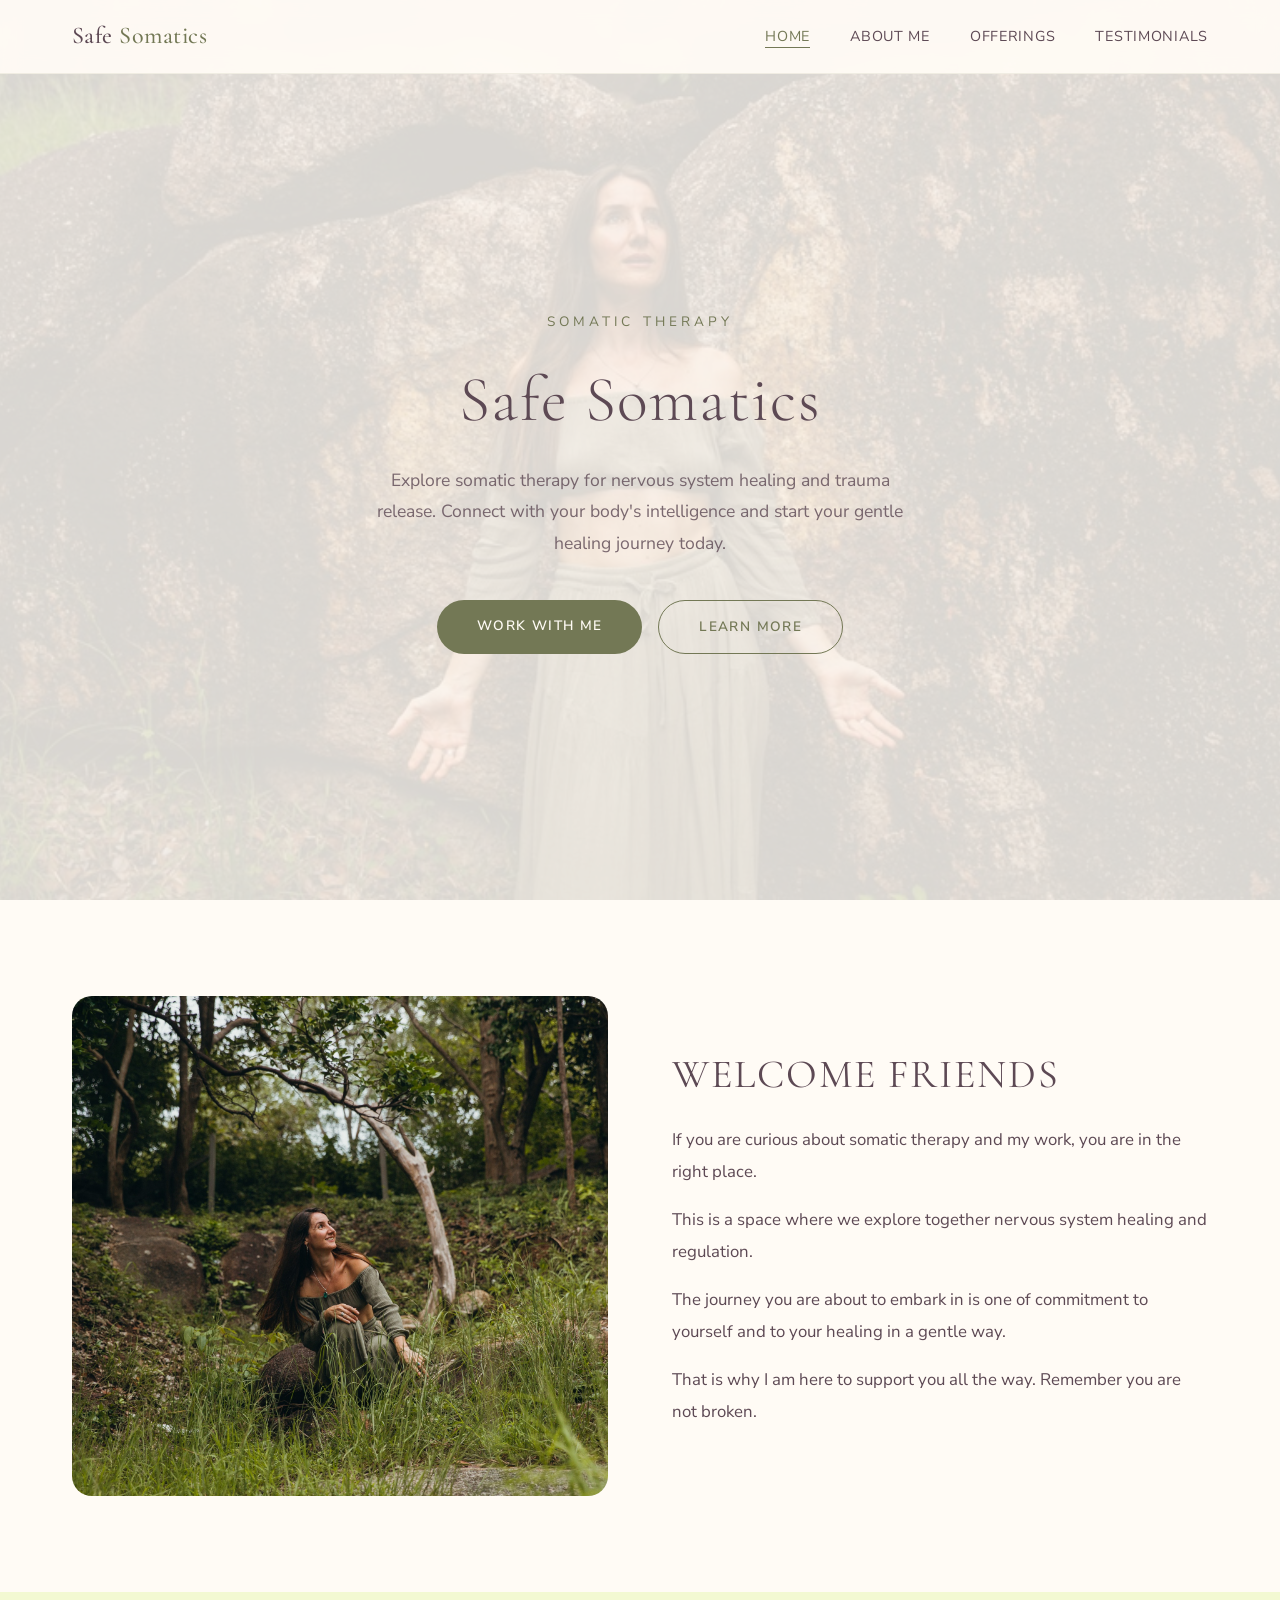
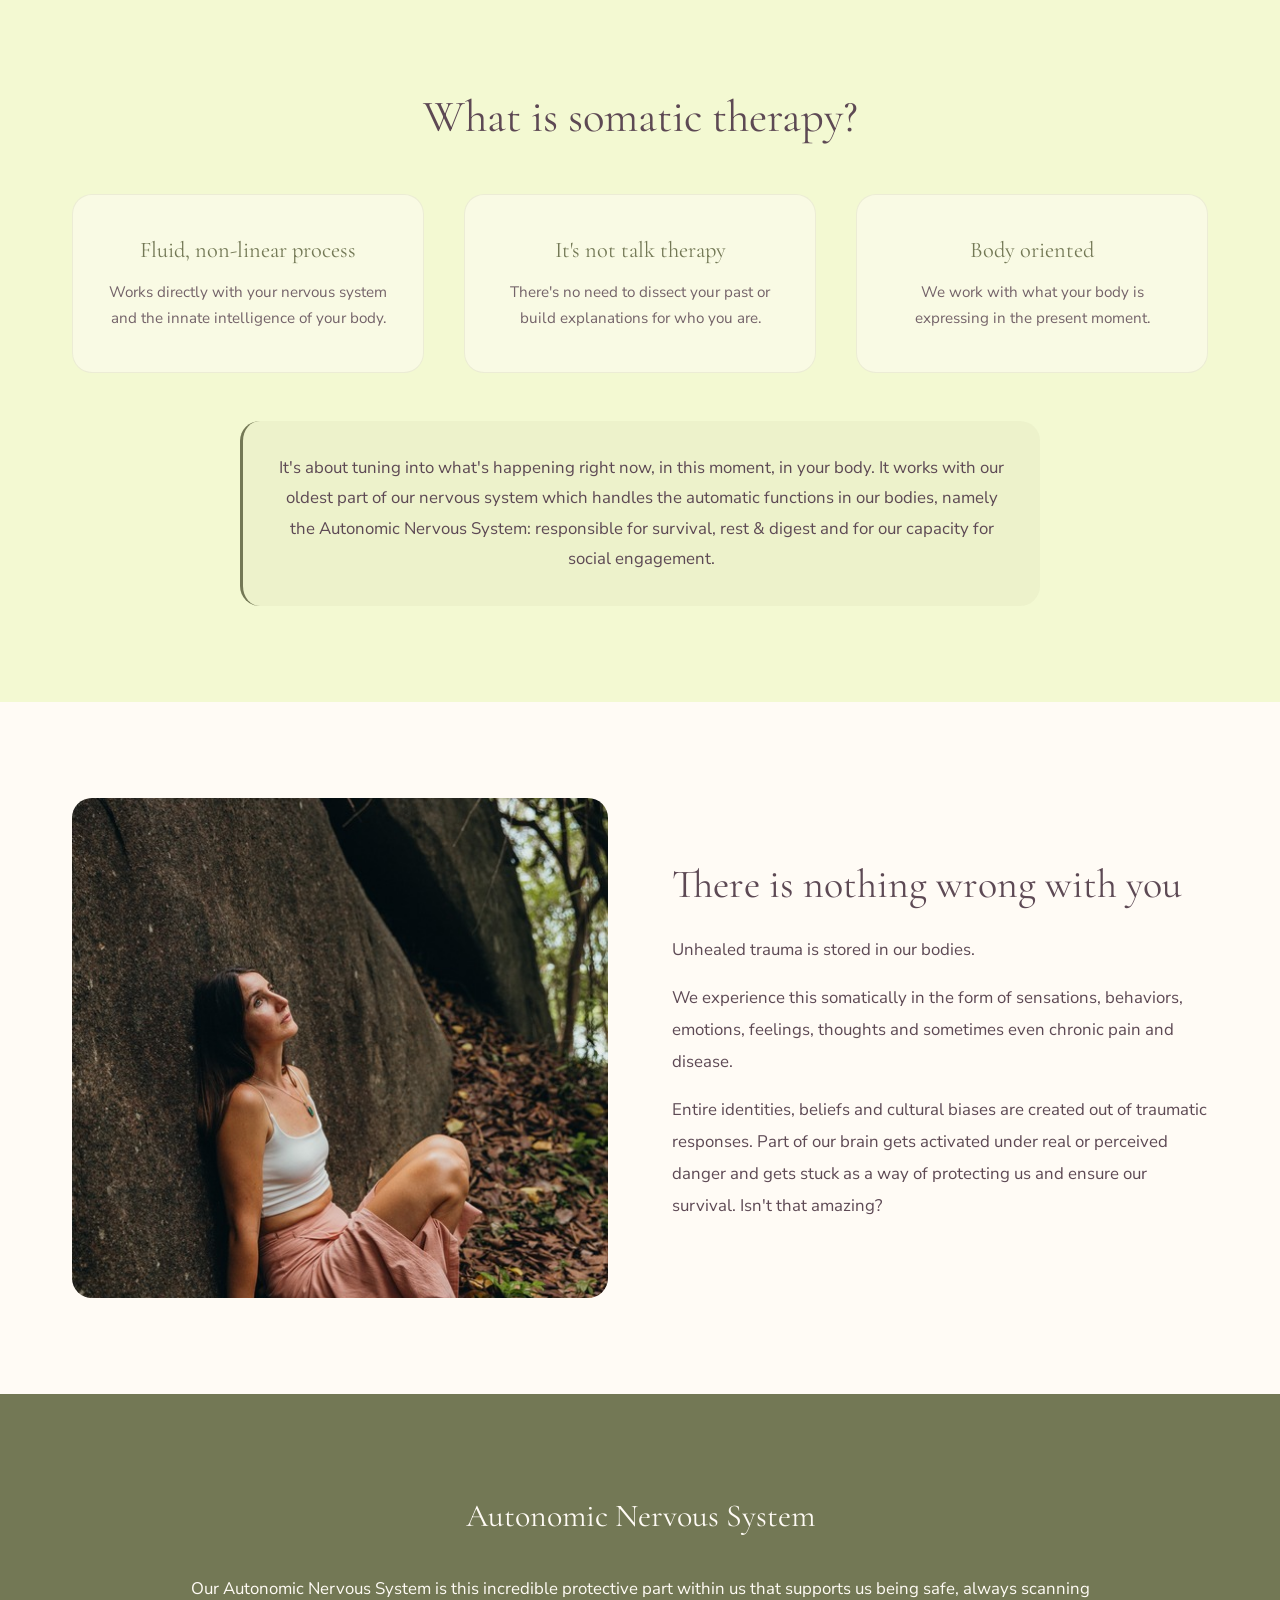
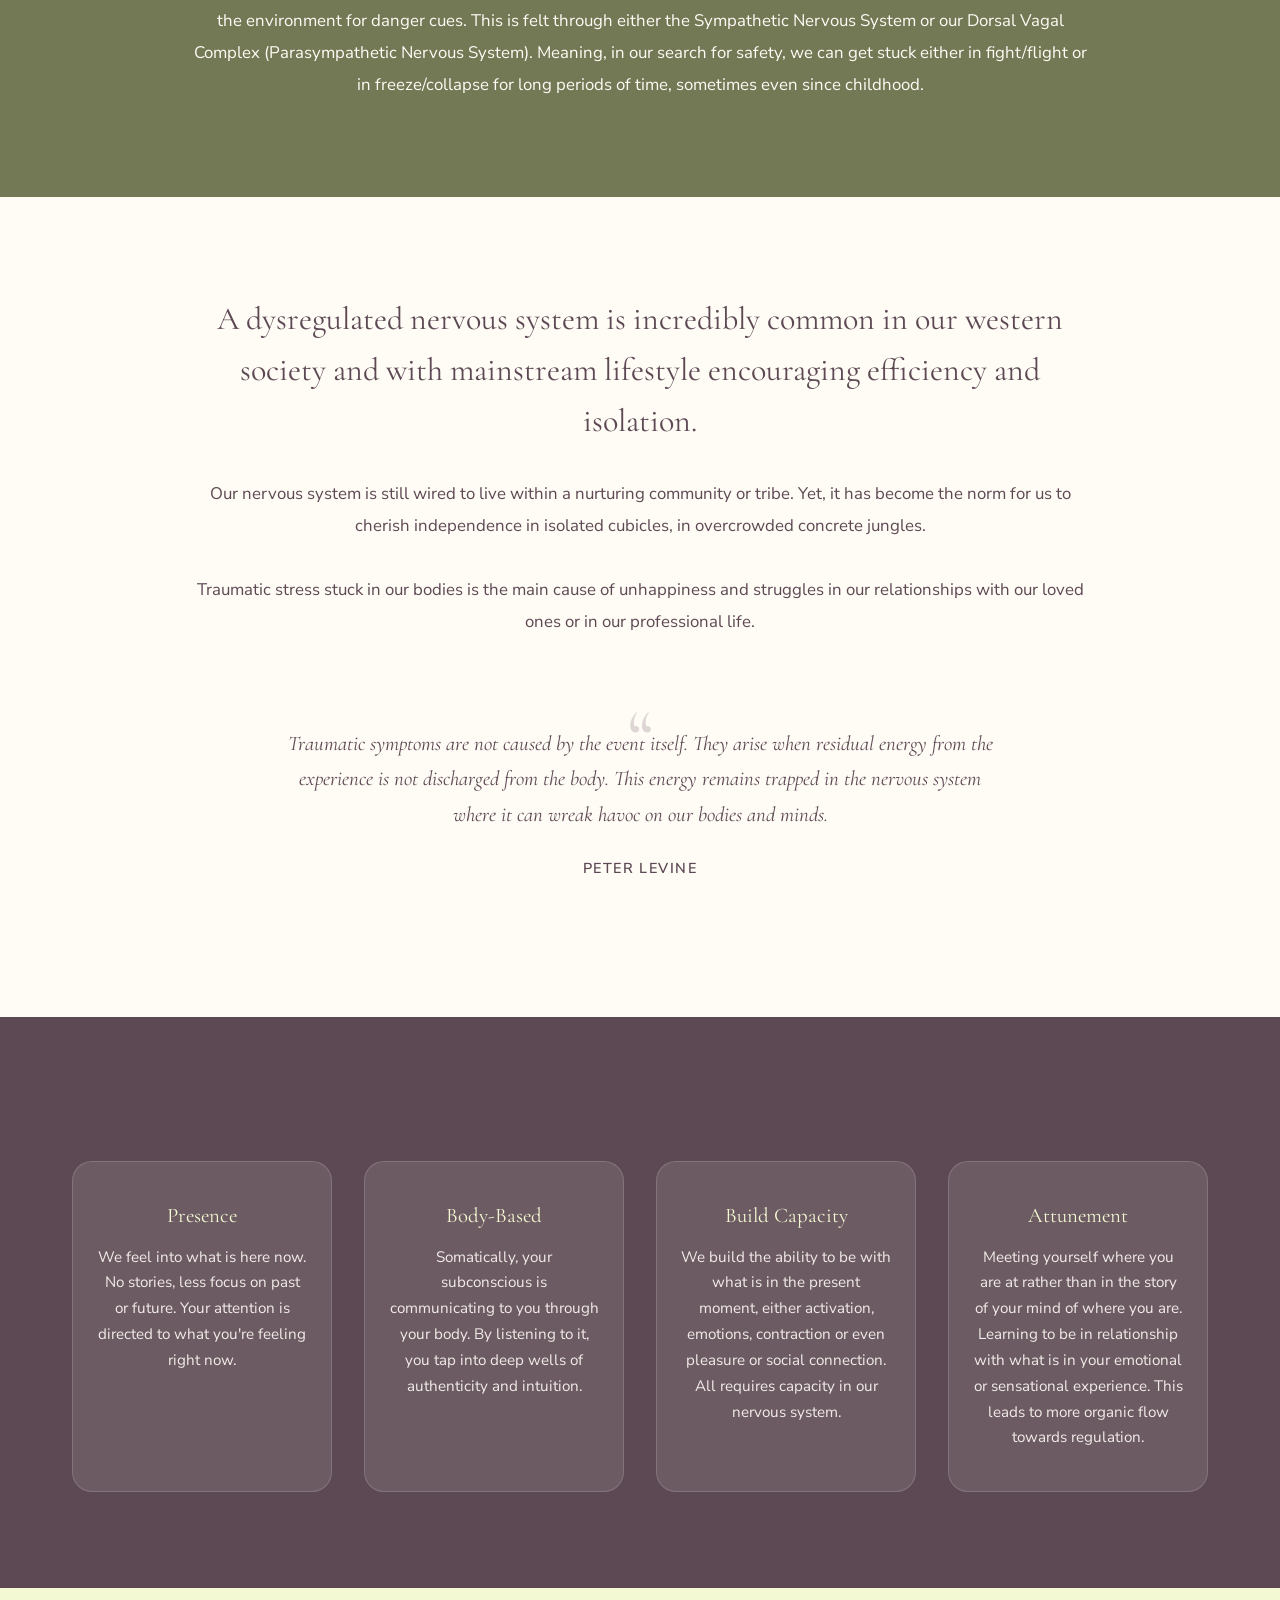
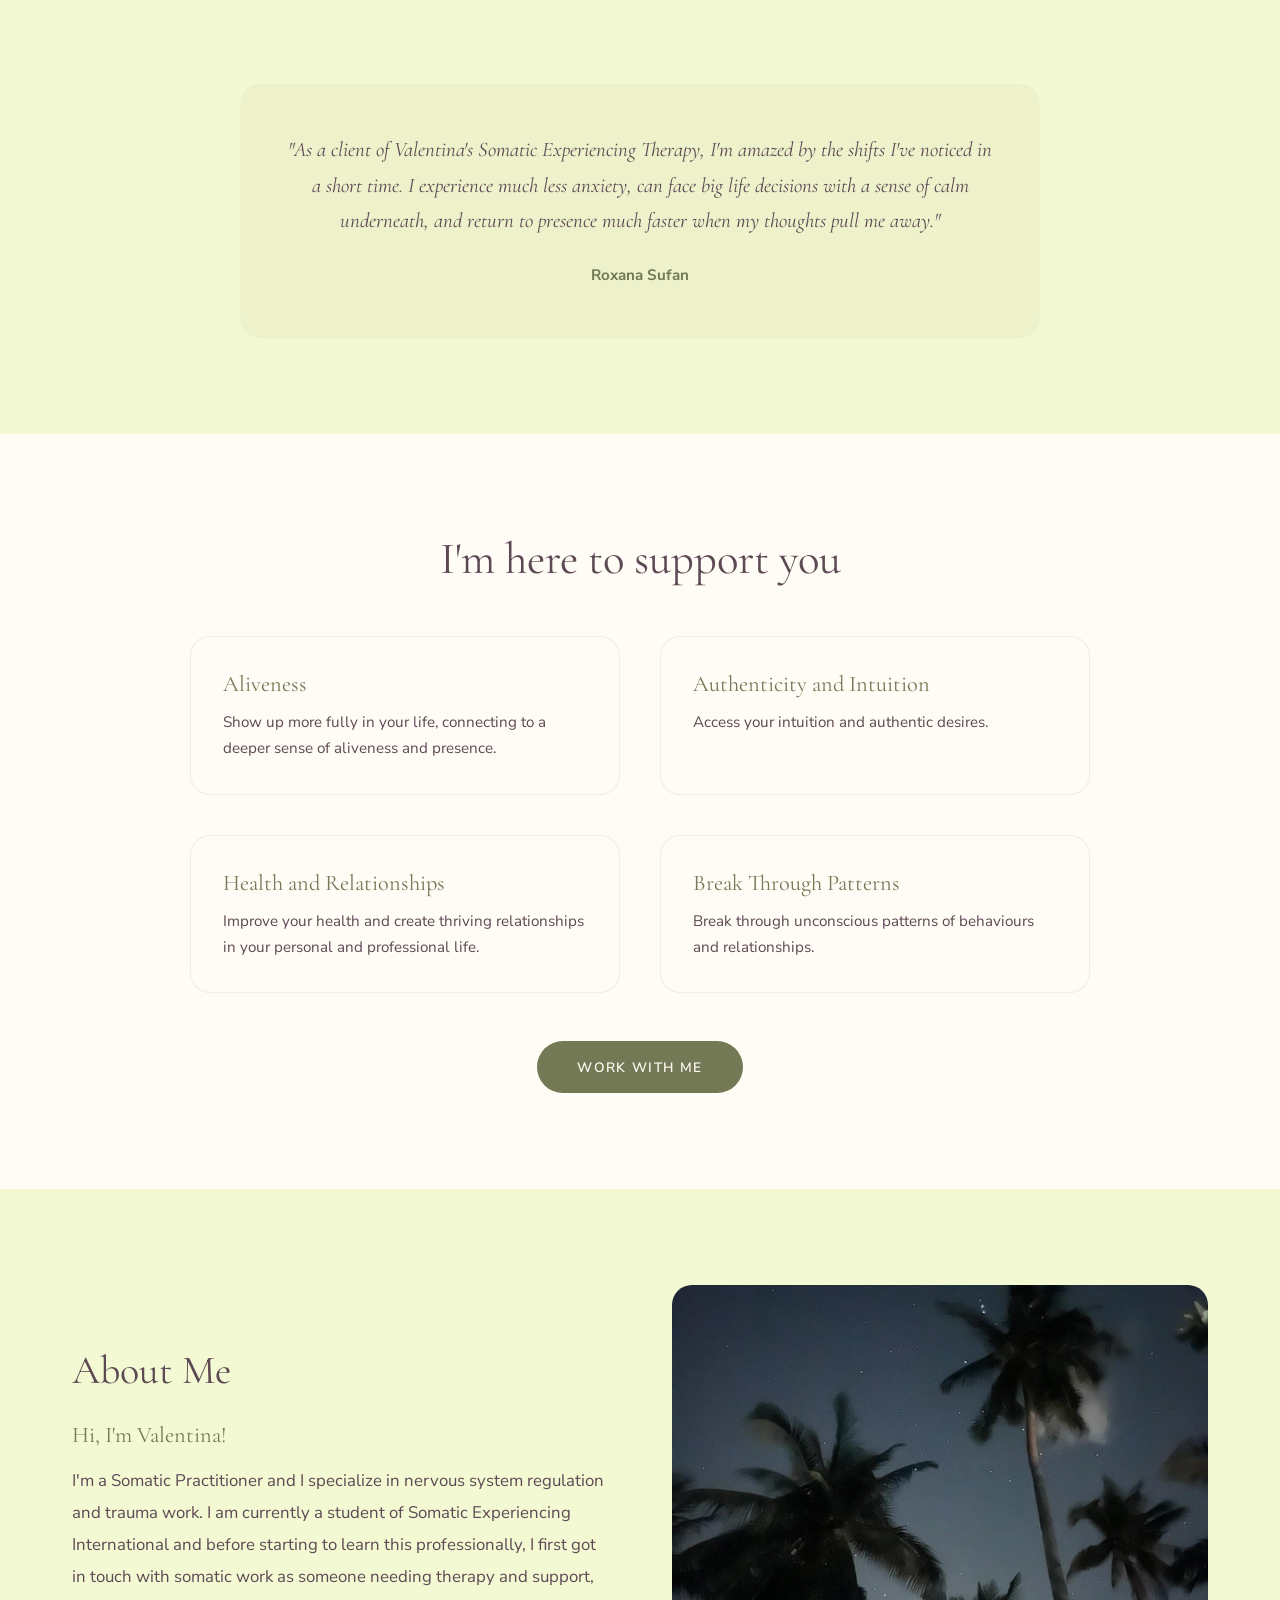
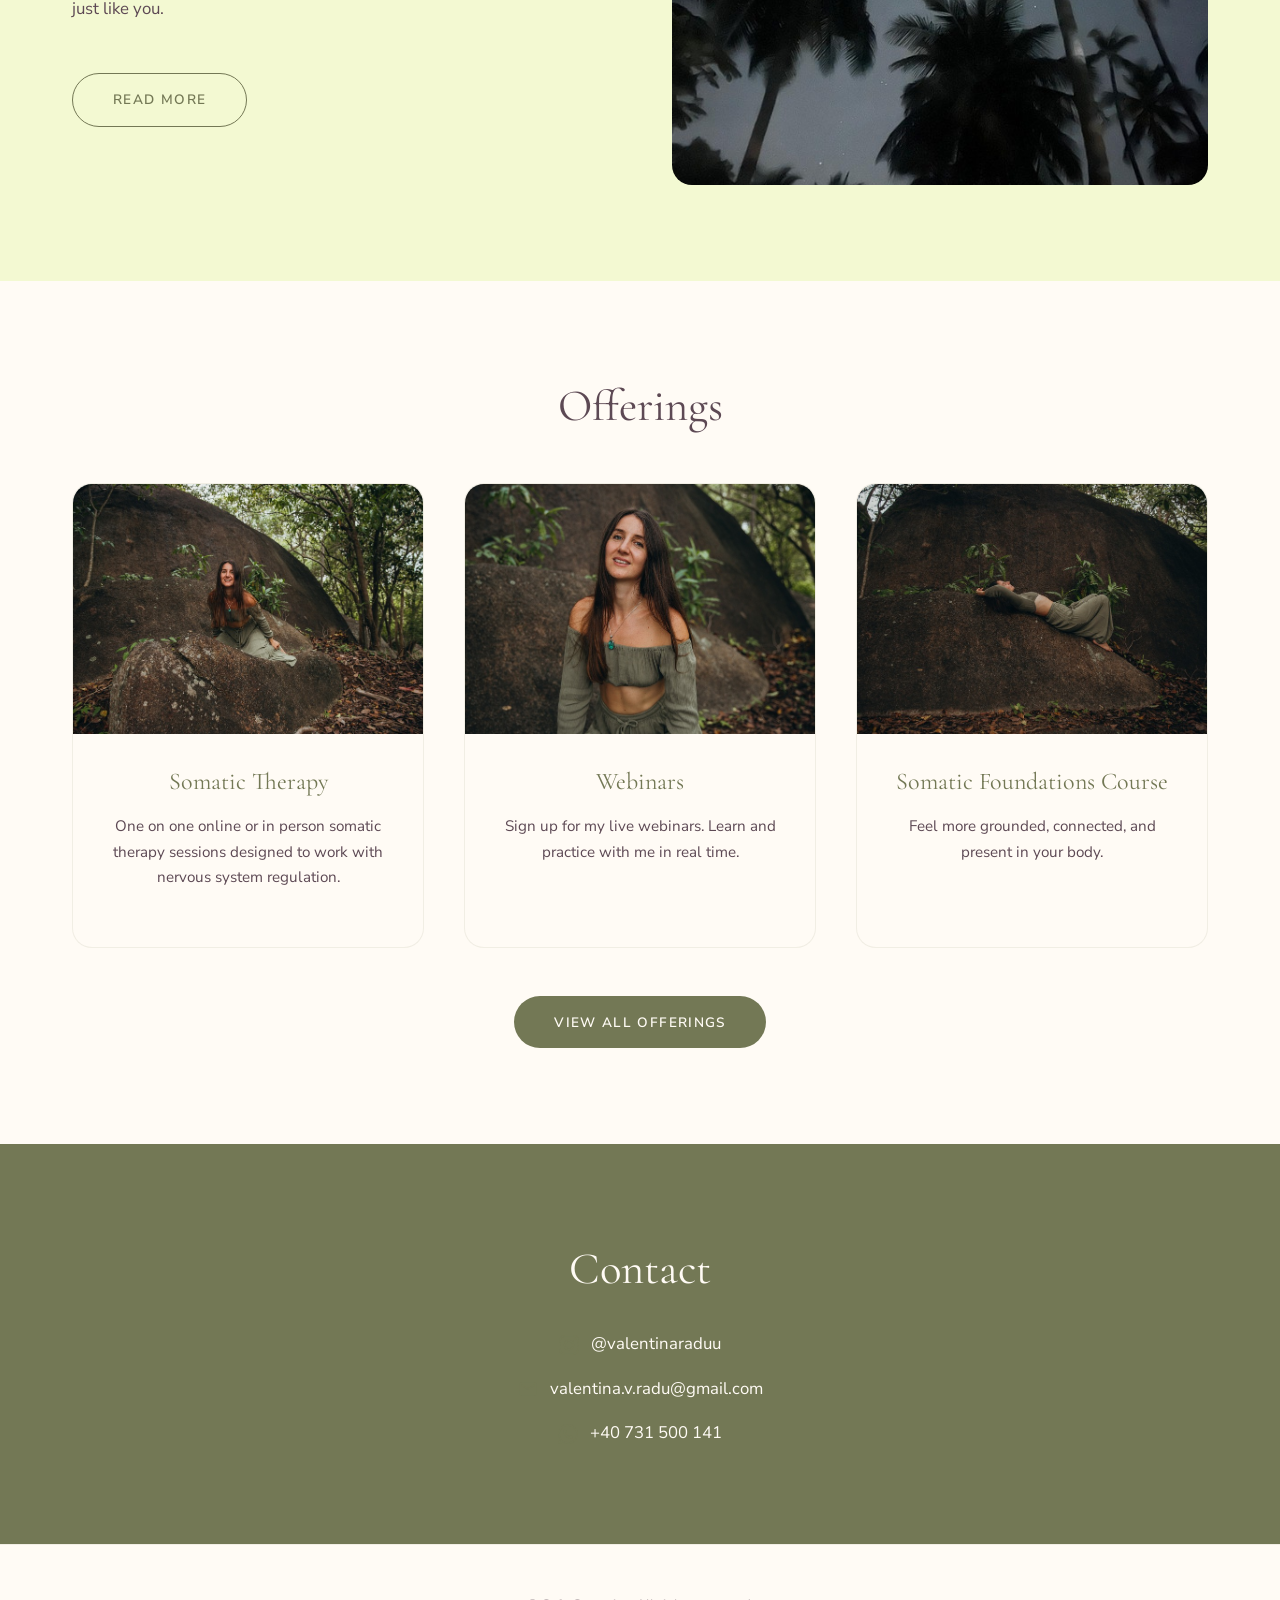
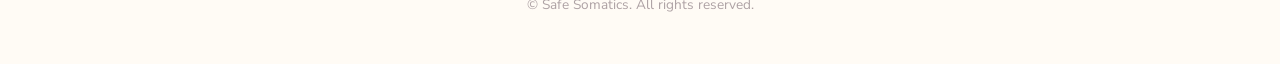
==== commit c18142e0: "Remove disclaimer text from footer on all pages https://claude.ai/code/session_01XYaY79BtkbtiE2khdQe" ====
--- a/public/index.html
+++ b/public/index.html
@@ -269,7 +269,6 @@
   <!-- Footer -->
   <footer class="footer">
     <div class="container">
-      <p class="footer-disclaimer">Somatic therapy is not psychotherapy and is not a substitute to psychological counseling, therapy, or medical advice. I am not a doctor, or a psychotherapist. You are encouraged to consult with your healthcare provider or other professional care provider with any questions or concerns you may have regarding any health condition or any other condition that you may have before taking any action or engaging in any activity or program, including this kind of somatic therapy.</p>
       <p class="footer-bottom">&copy; Safe Somatics. All rights reserved.</p>
     </div>
   </footer>
--- a/public/css/style.css
+++ b/public/css/style.css
@@ -329,10 +329,10 @@
 }
 
 .welcome-image img {
-  border-radius: 300px 300px 300px 300px;
+  border-radius: 20px;
   object-fit: cover;
   width: 100%;
-  max-width: 450px;
+  height: 500px;
   margin: 0 auto;
 }
 
@@ -362,7 +362,7 @@
 .what-is-card {
   text-align: center;
   padding: 2.5rem 2rem;
-  background: rgba(255, 255, 255, 0.5);
+  background: rgba(255, 251, 245, 0.5);
   border-radius: 20px;
   border: 1px solid rgba(115, 120, 85, 0.1);
 }
@@ -537,7 +537,7 @@
 .benefit-card {
   padding: 2rem;
   border-radius: 20px;
-  background: white;
+  background: #fffbf5;
   border: 1px solid rgba(115, 120, 85, 0.1);
   transition: box-shadow 0.3s ease;
 }
@@ -599,7 +599,7 @@
   max-width: 800px;
   margin: 0 auto 3rem;
   padding: 3rem;
-  background: white;
+  background: #fffbf5;
   border-radius: 20px;
   border: 1px solid rgba(115, 120, 85, 0.1);
   position: relative;
@@ -669,7 +669,7 @@
   text-align: center;
   border-radius: 20px;
   overflow: hidden;
-  background: white;
+  background: #fffbf5;
   border: 1px solid rgba(115, 120, 85, 0.1);
   transition: transform 0.3s ease, box-shadow 0.3s ease;
 }
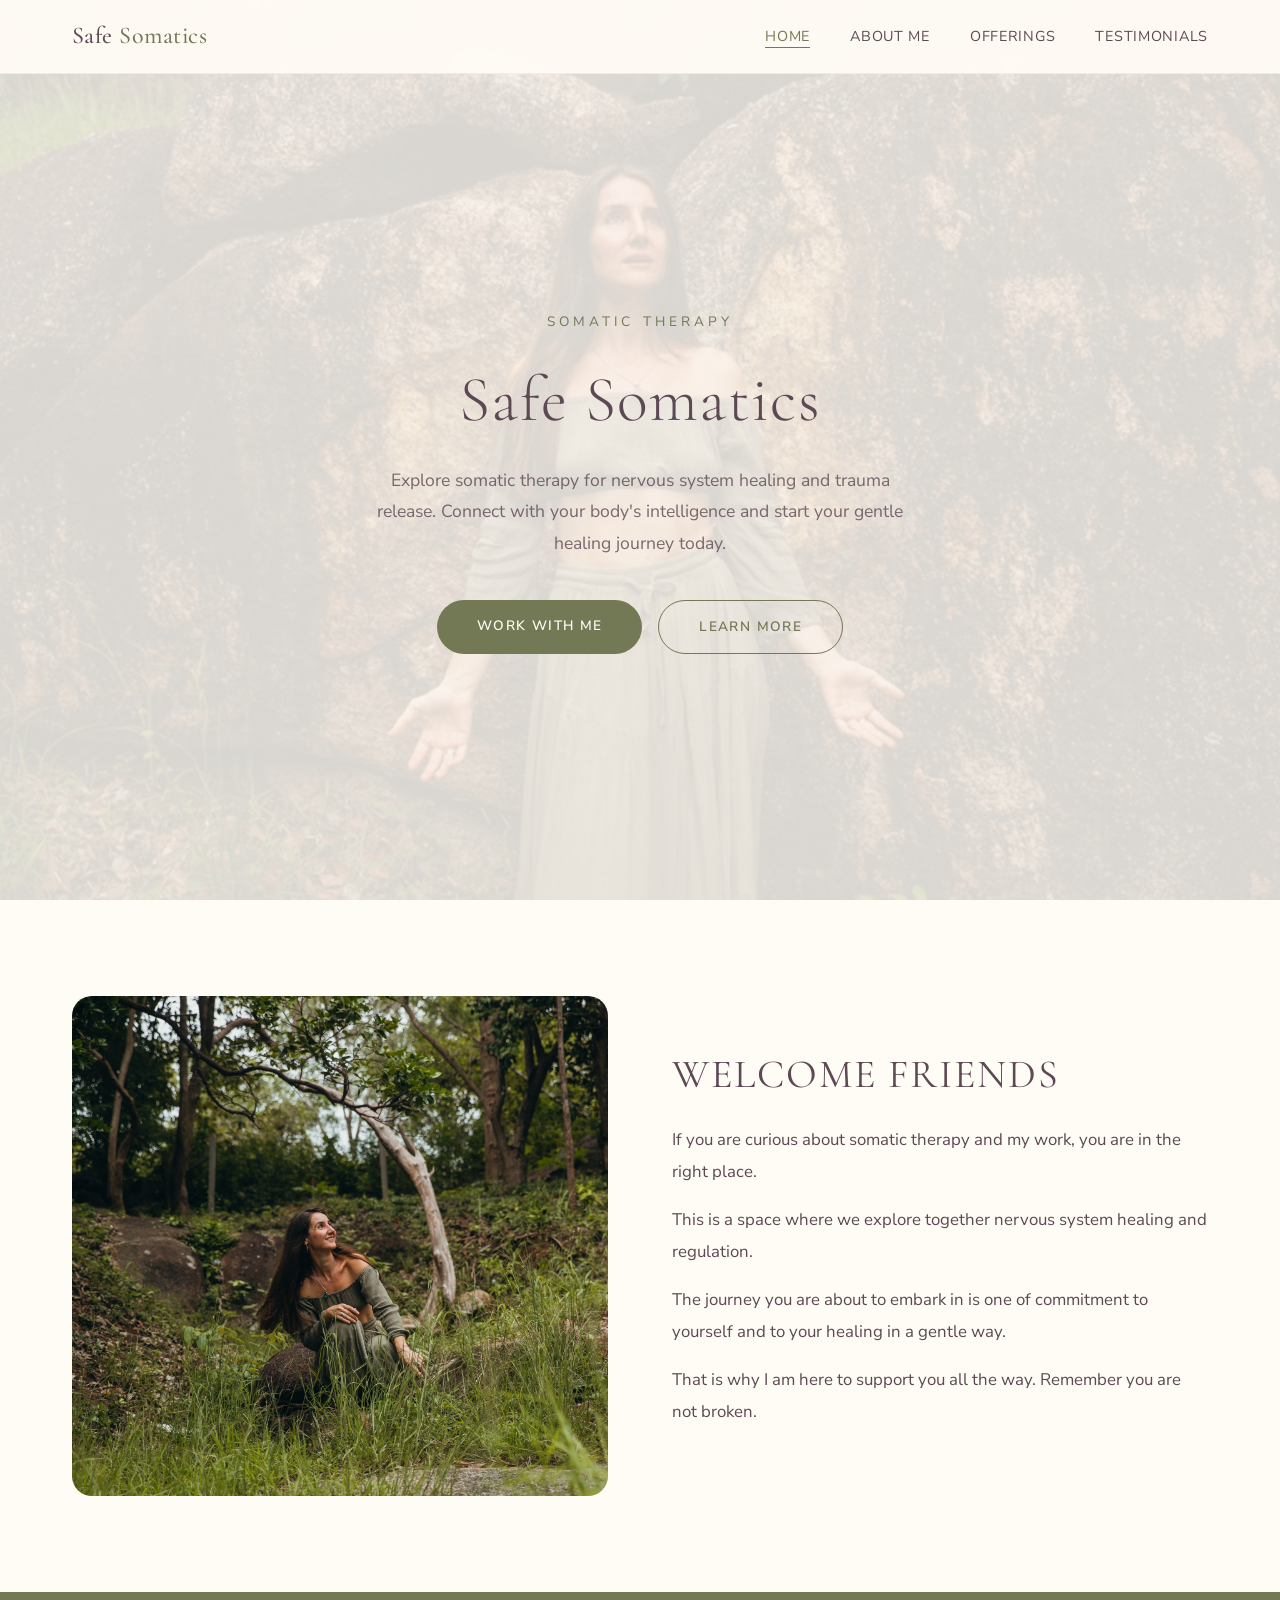
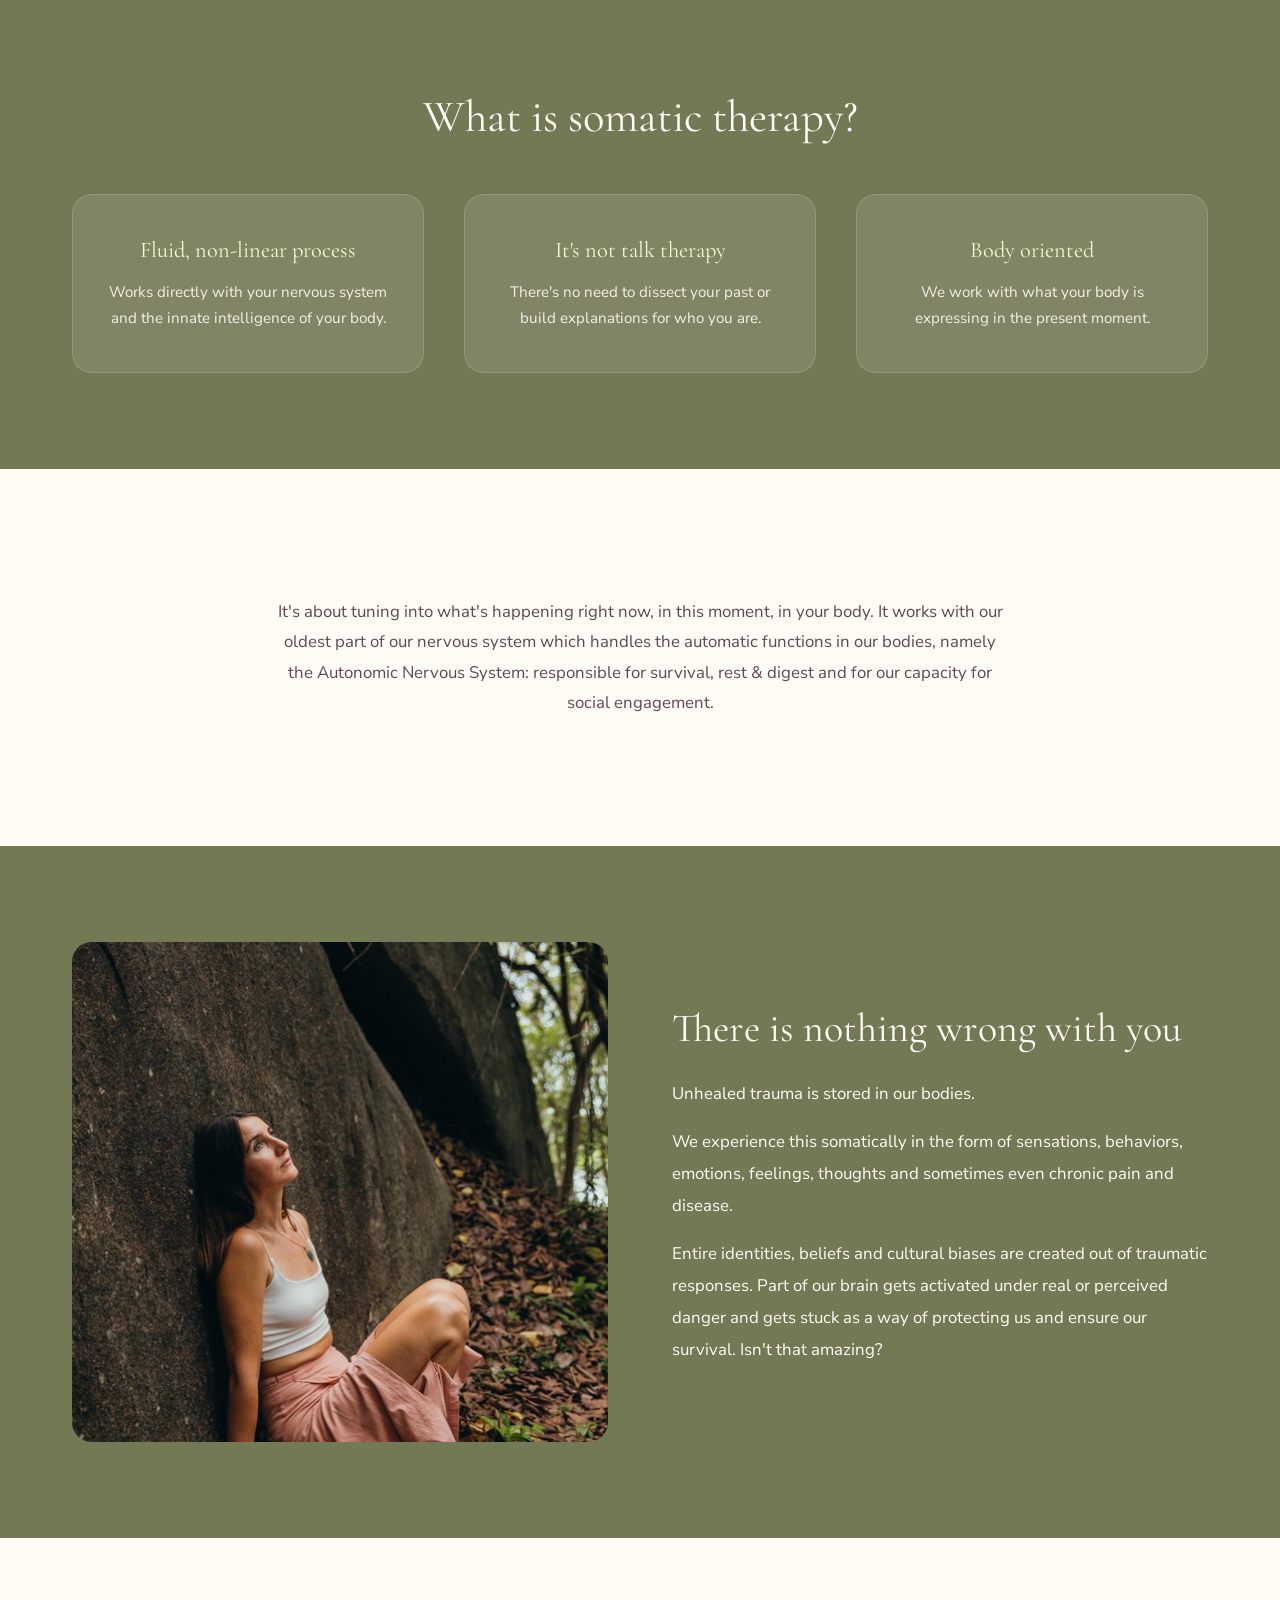
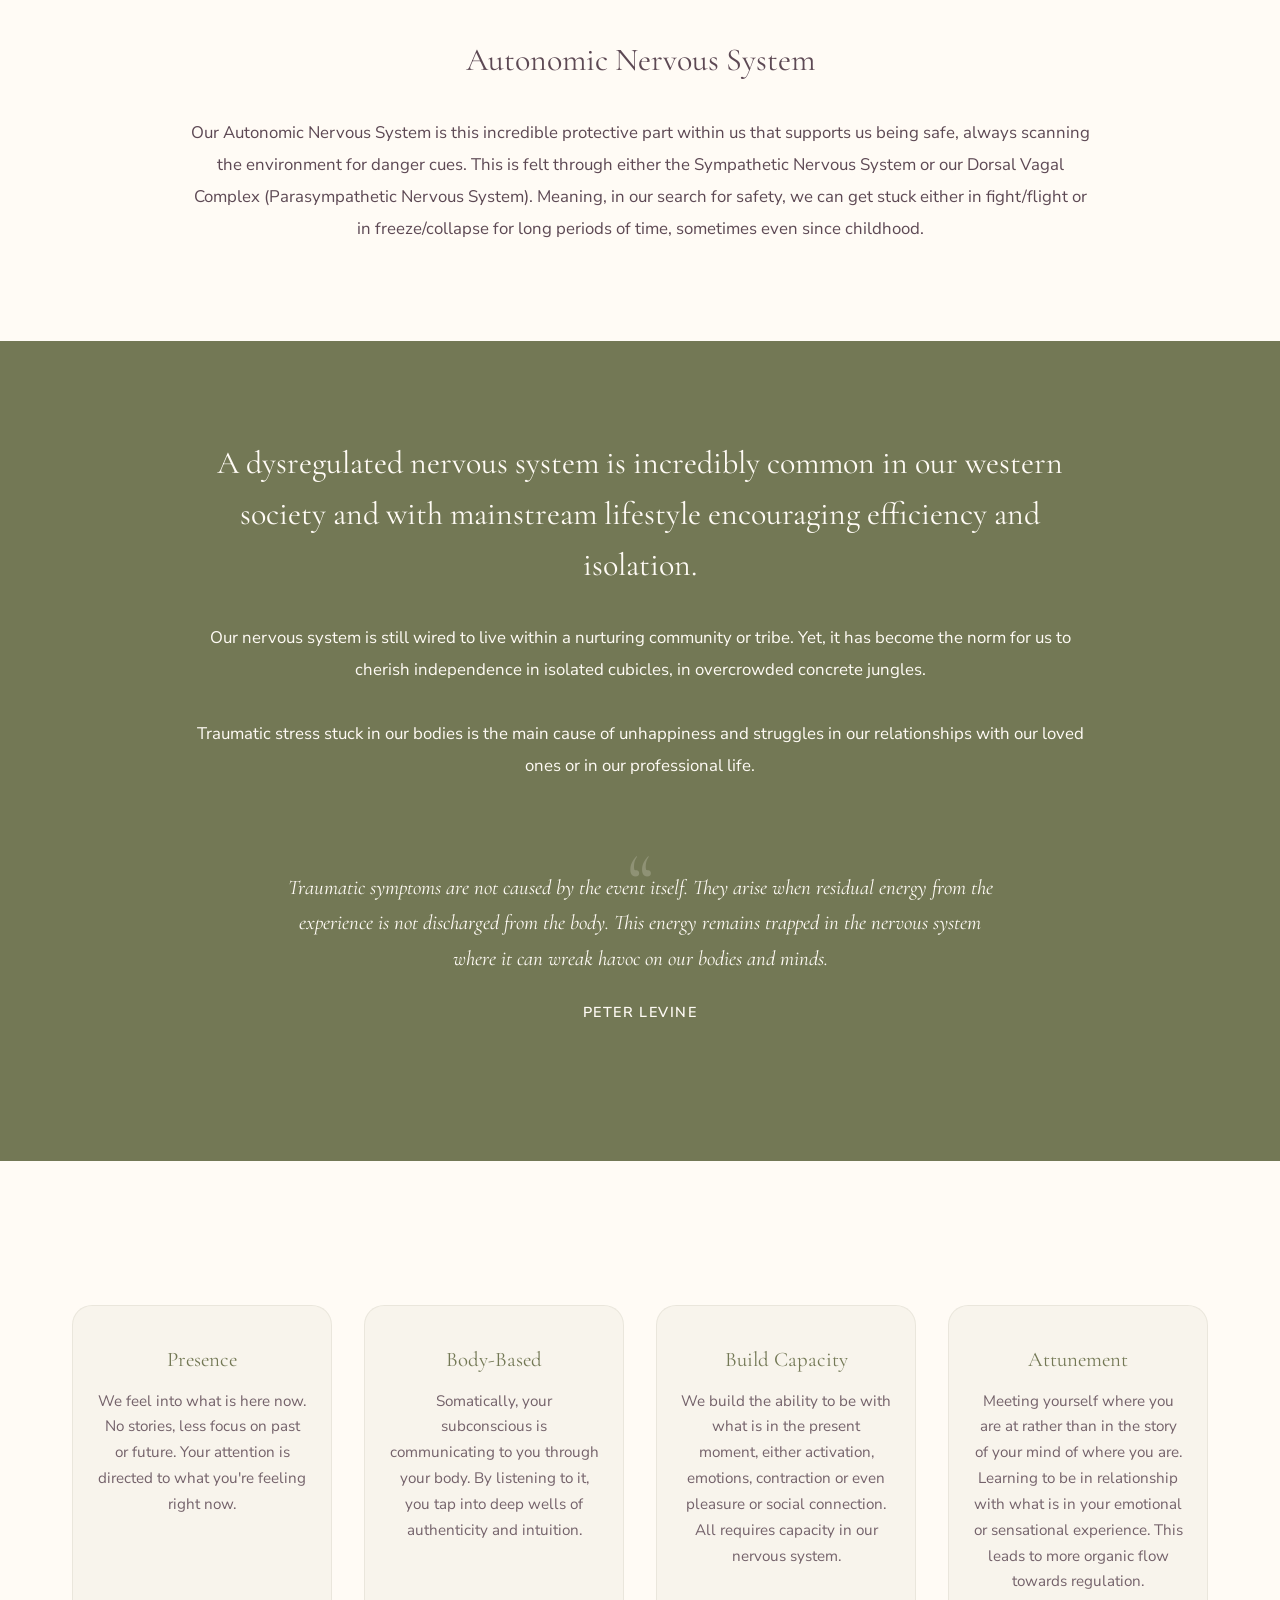
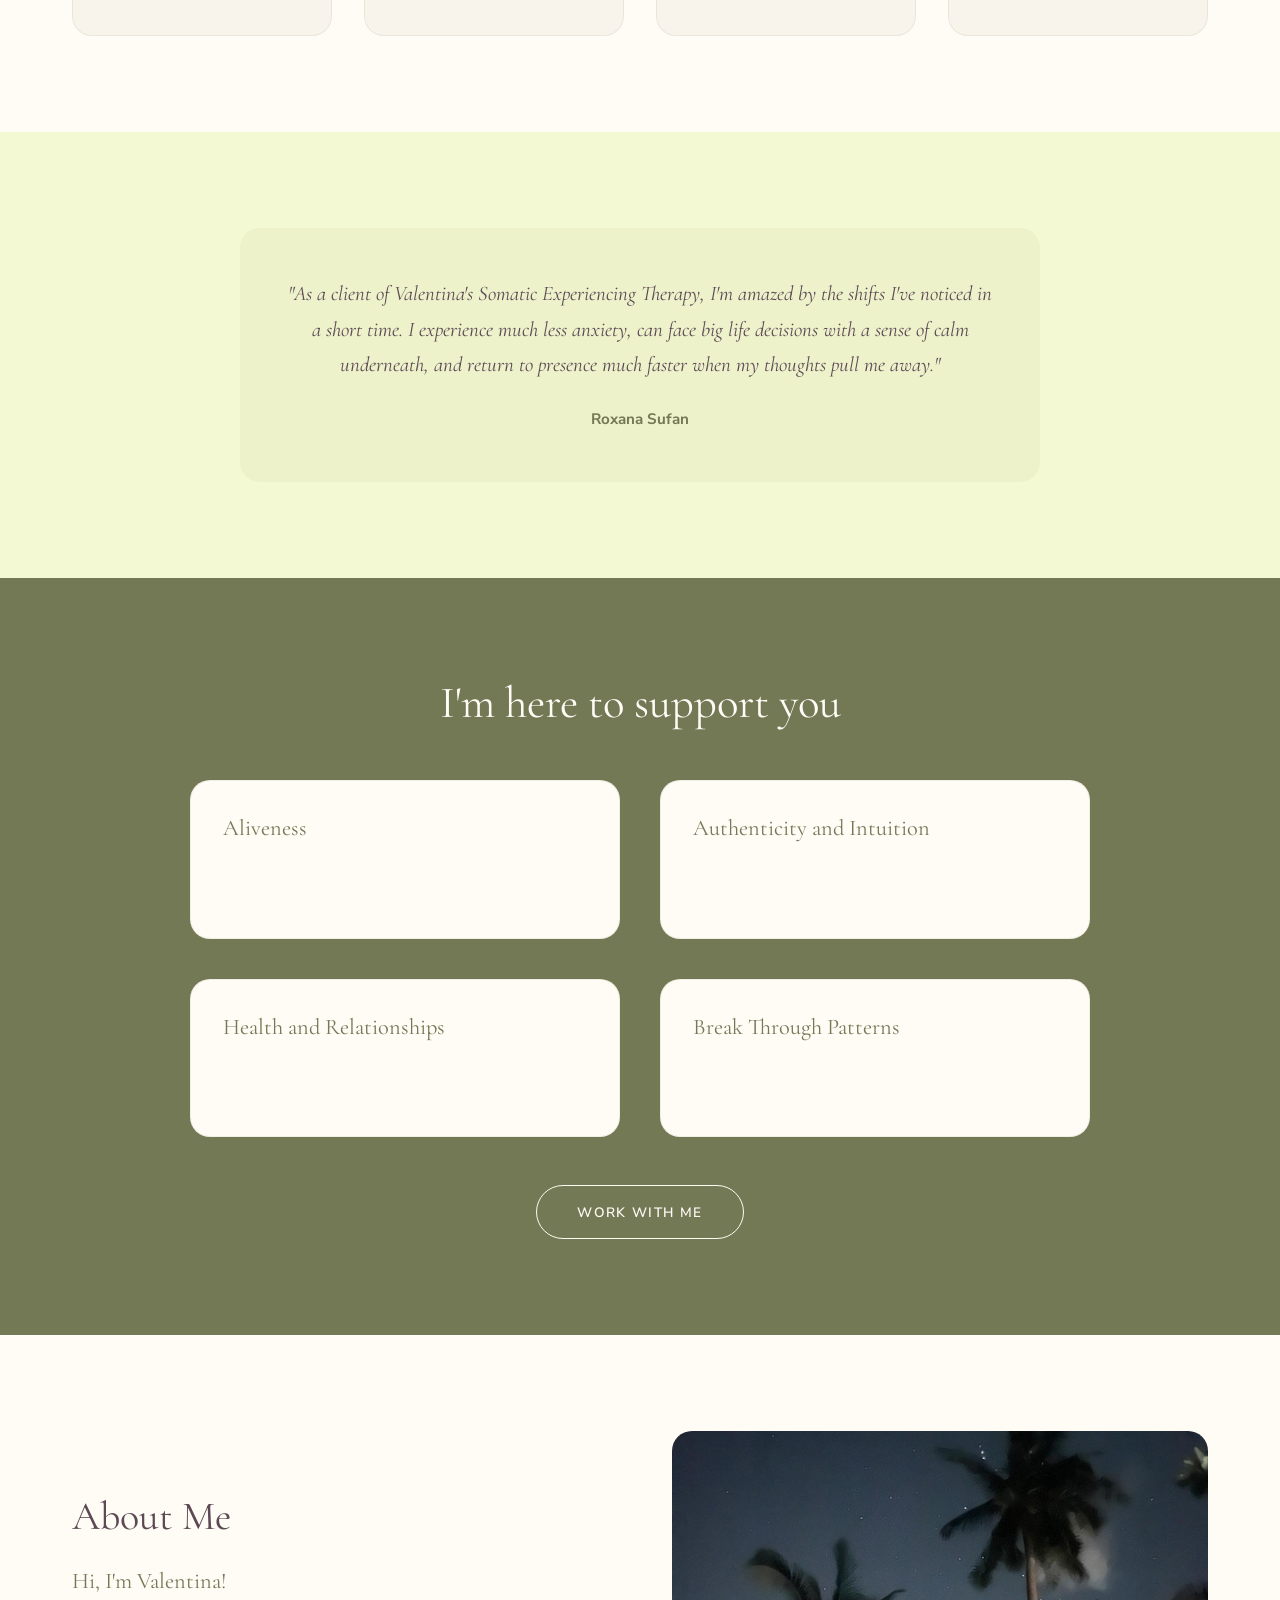
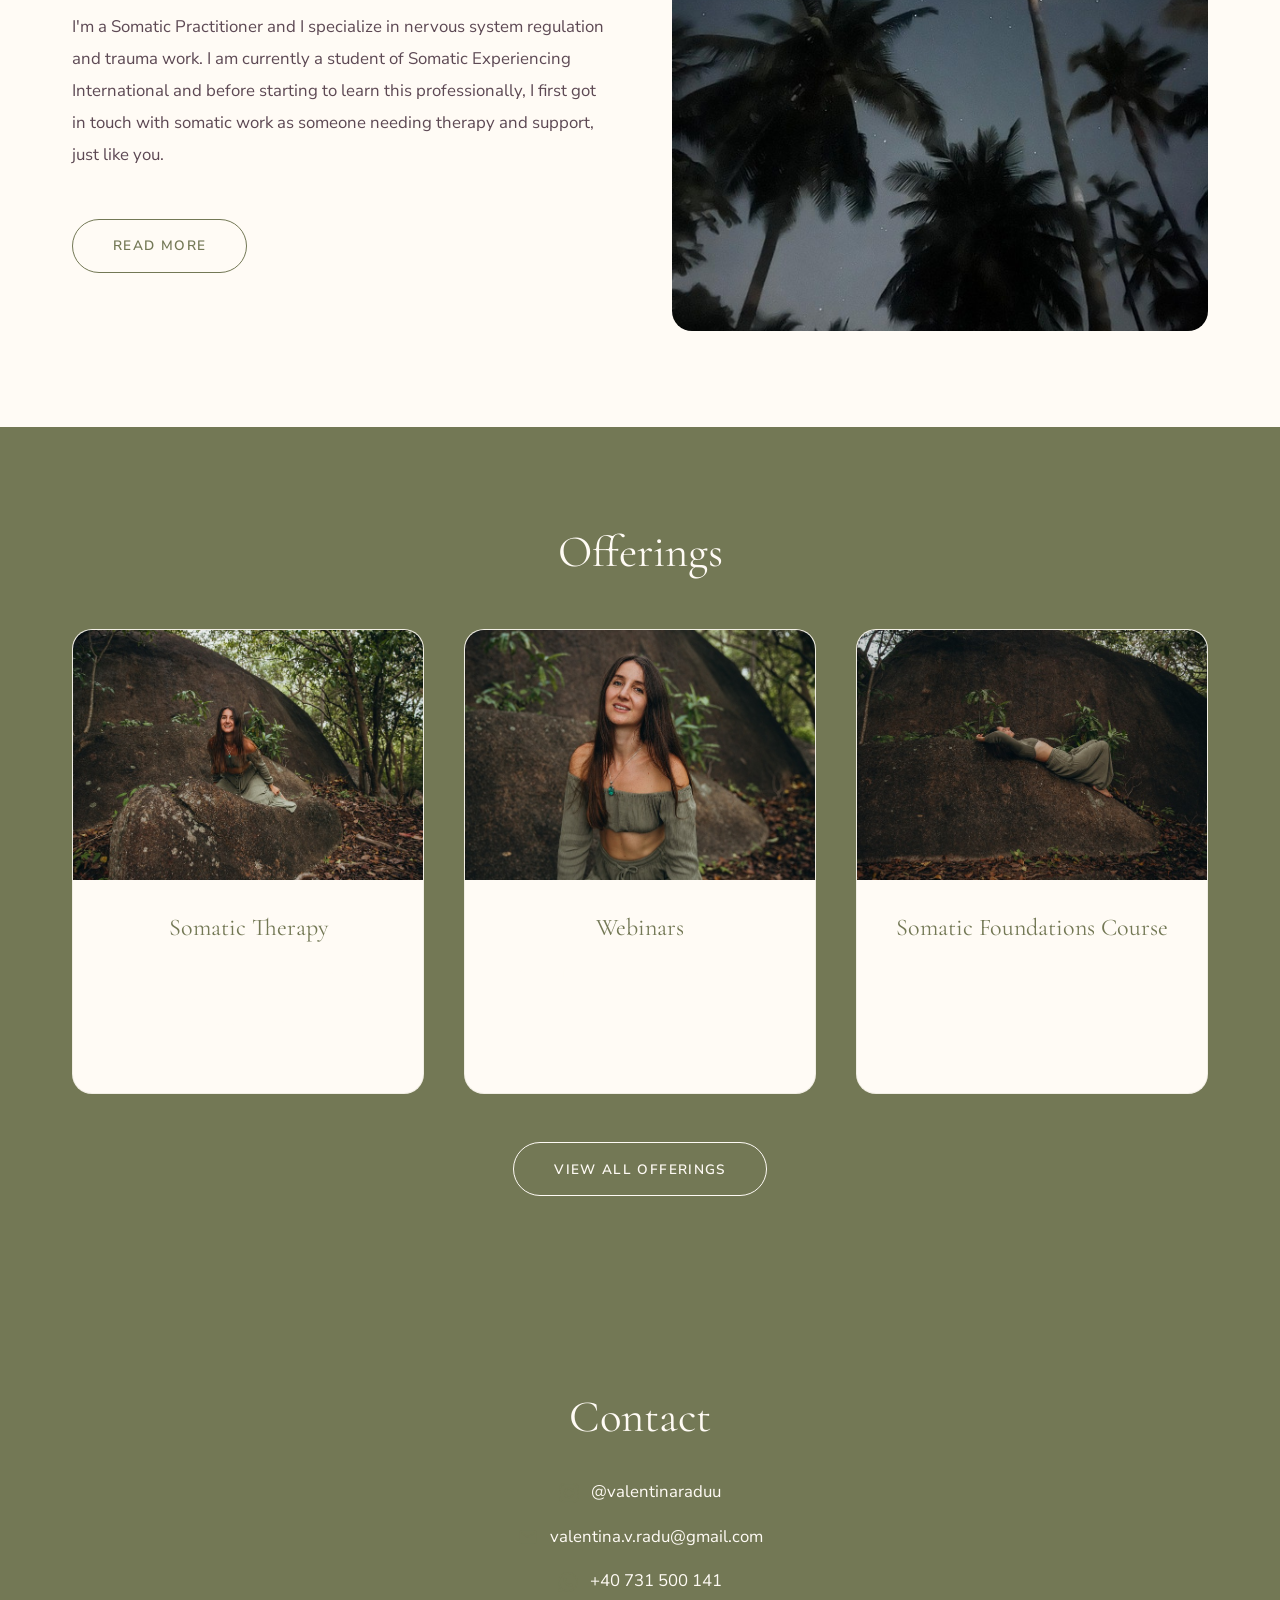
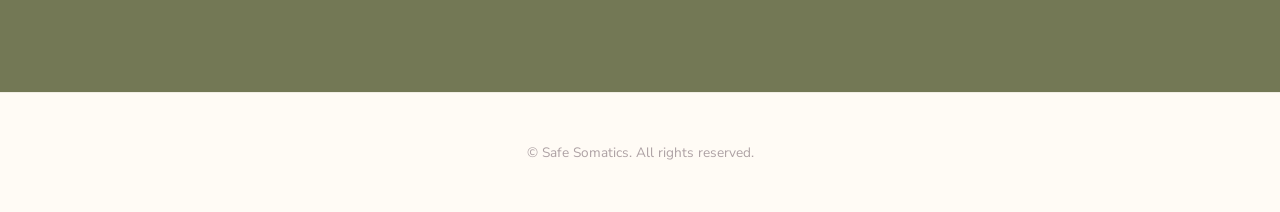
==== commit f5bebc73: "Fix section background colors and structure to match original site Compared against original safesom" ====
--- a/public/index.html
+++ b/public/index.html
@@ -29,7 +29,7 @@
     </div>
   </nav>
 
-  <!-- Hero Section -->
+  <!-- Section 0: Hero - bg=#fffbf5 -->
   <section class="hero">
     <div class="hero-bg"></div>
     <div class="hero-content fade-in">
@@ -43,7 +43,7 @@
     </div>
   </section>
 
-  <!-- Welcome Section -->
+  <!-- Section 1: Welcome - bg=#fffbf5 -->
   <section class="section section-cream">
     <div class="container">
       <div class="welcome fade-in">
@@ -61,8 +61,8 @@
     </div>
   </section>
 
-  <!-- What Is Somatic Therapy -->
-  <section class="section section-light-green">
+  <!-- Section 2: What Is Somatic Therapy - bg=#737855 -->
+  <section class="section section-olive">
     <div class="container">
       <h2 class="section-title fade-in">What is somatic therapy?</h2>
       <div class="what-is-grid fade-in">
@@ -79,14 +79,20 @@
           <p>We work with what your body is expressing in the present moment.</p>
         </div>
       </div>
+    </div>
+  </section>
+
+  <!-- Section 3: Description - bg=#fffbf5 -->
+  <section class="section section-cream">
+    <div class="container">
       <div class="what-is-description fade-in">
         <p>It's about tuning into what's happening right now, in this moment, in your body. It works with our oldest part of our nervous system which handles the automatic functions in our bodies, namely the Autonomic Nervous System: responsible for survival, rest &amp; digest and for our capacity for social engagement.</p>
       </div>
     </div>
   </section>
 
-  <!-- There Is Nothing Wrong With You -->
-  <section class="section section-cream">
+  <!-- Section 4: There Is Nothing Wrong With You - bg=#737855 -->
+  <section class="section section-olive">
     <div class="container">
       <div class="split-section fade-in">
         <div class="split-image">
@@ -102,8 +108,8 @@
     </div>
   </section>
 
-  <!-- Autonomic Nervous System -->
-  <section class="section section-olive">
+  <!-- Section 5: Autonomic Nervous System - bg=#fffbf5 -->
+  <section class="section section-cream">
     <div class="container">
       <div class="full-width-text fade-in">
         <h2>Autonomic Nervous System</h2>
@@ -112,8 +118,8 @@
     </div>
   </section>
 
-  <!-- Dysregulated Nervous System -->
-  <section class="section section-cream">
+  <!-- Section 6: Dysregulated + Quote - bg=#737855 -->
+  <section class="section section-olive">
     <div class="container">
       <div class="full-width-text fade-in">
         <h2>A dysregulated nervous system is incredibly common in our western society and with mainstream lifestyle encouraging efficiency and isolation.</h2>
@@ -127,8 +133,8 @@
     </div>
   </section>
 
-  <!-- Pillars -->
-  <section class="section section-plum">
+  <!-- Section 7: Pillars - bg=#fffbf5 -->
+  <section class="section section-cream">
     <div class="container">
       <div class="pillars-grid fade-in">
         <div class="pillar-card">
@@ -151,7 +157,7 @@
     </div>
   </section>
 
-  <!-- Featured Testimonial -->
+  <!-- Section 8: Featured Testimonial - bg=#f3f9d2 -->
   <section class="section section-light-green">
     <div class="container">
       <div class="testimonial-featured fade-in">
@@ -161,8 +167,8 @@
     </div>
   </section>
 
-  <!-- I'm Here to Support You -->
-  <section class="section section-cream support-section">
+  <!-- Section 9: I'm Here to Support You - bg=#737855 -->
+  <section class="section section-olive support-section">
     <div class="container">
       <h2 class="section-title fade-in">I'm here to support you</h2>
       <div class="benefits-grid fade-in">
@@ -184,13 +190,13 @@
         </div>
       </div>
       <div class="text-center mt-3">
-        <a href="offerings.html" class="btn btn-primary">Work with me</a>
+        <a href="offerings.html" class="btn btn-outline" style="border-color: #fffbf5; color: #fffbf5;">Work with me</a>
       </div>
     </div>
   </section>
 
   <!-- About Preview -->
-  <section class="section section-light-green">
+  <section class="section section-cream">
     <div class="container">
       <div class="split-section reverse fade-in">
         <div class="split-image">
@@ -207,7 +213,7 @@
   </section>
 
   <!-- Offerings Preview -->
-  <section class="section section-cream">
+  <section class="section section-olive">
     <div class="container">
       <h2 class="section-title fade-in">Offerings</h2>
       <div class="offerings-grid fade-in">
@@ -240,7 +246,7 @@
         </div>
       </div>
       <div class="text-center mt-3">
-        <a href="offerings.html" class="btn btn-primary">View all offerings</a>
+        <a href="offerings.html" class="btn btn-outline" style="border-color: #fffbf5; color: #fffbf5;">View all offerings</a>
       </div>
     </div>
   </section>
--- a/public/css/style.css
+++ b/public/css/style.css
@@ -362,33 +362,30 @@
 .what-is-card {
   text-align: center;
   padding: 2.5rem 2rem;
-  background: rgba(255, 251, 245, 0.5);
+  background: rgba(255, 251, 245, 0.1);
   border-radius: 20px;
-  border: 1px solid rgba(115, 120, 85, 0.1);
+  border: 1px solid rgba(255, 251, 245, 0.15);
 }
 
 .what-is-card h3 {
   font-size: 1.4rem;
   margin-bottom: 1rem;
-  color: #737855;
+  color: #f3f9d2;
 }
 
 .what-is-card p {
   font-size: 0.95rem;
   line-height: 1.7;
-  opacity: 0.85;
+  opacity: 0.9;
 }
 
 .what-is-description {
   text-align: center;
   max-width: 800px;
-  margin: 3rem auto 0;
+  margin: 0 auto;
   font-size: 1.05rem;
   line-height: 1.8;
   padding: 2rem;
-  background: rgba(115, 120, 85, 0.05);
-  border-radius: 20px;
-  border-left: 3px solid #737855;
 }
 
 /* ============================================
@@ -496,8 +493,8 @@
   text-align: center;
   padding: 2.5rem 1.5rem;
   border-radius: 20px;
-  background: rgba(255, 251, 245, 0.1);
-  border: 1px solid rgba(255, 251, 245, 0.15);
+  background: rgba(115, 120, 85, 0.05);
+  border: 1px solid rgba(115, 120, 85, 0.1);
   transition: transform 0.3s ease;
 }
 
@@ -508,13 +505,13 @@
 .pillar-card h4 {
   font-size: 1.3rem;
   margin-bottom: 1rem;
-  color: #f3f9d2;
+  color: #737855;
 }
 
 .pillar-card p {
   font-size: 0.95rem;
   line-height: 1.7;
-  opacity: 0.9;
+  opacity: 0.85;
 }
 
 /* ============================================
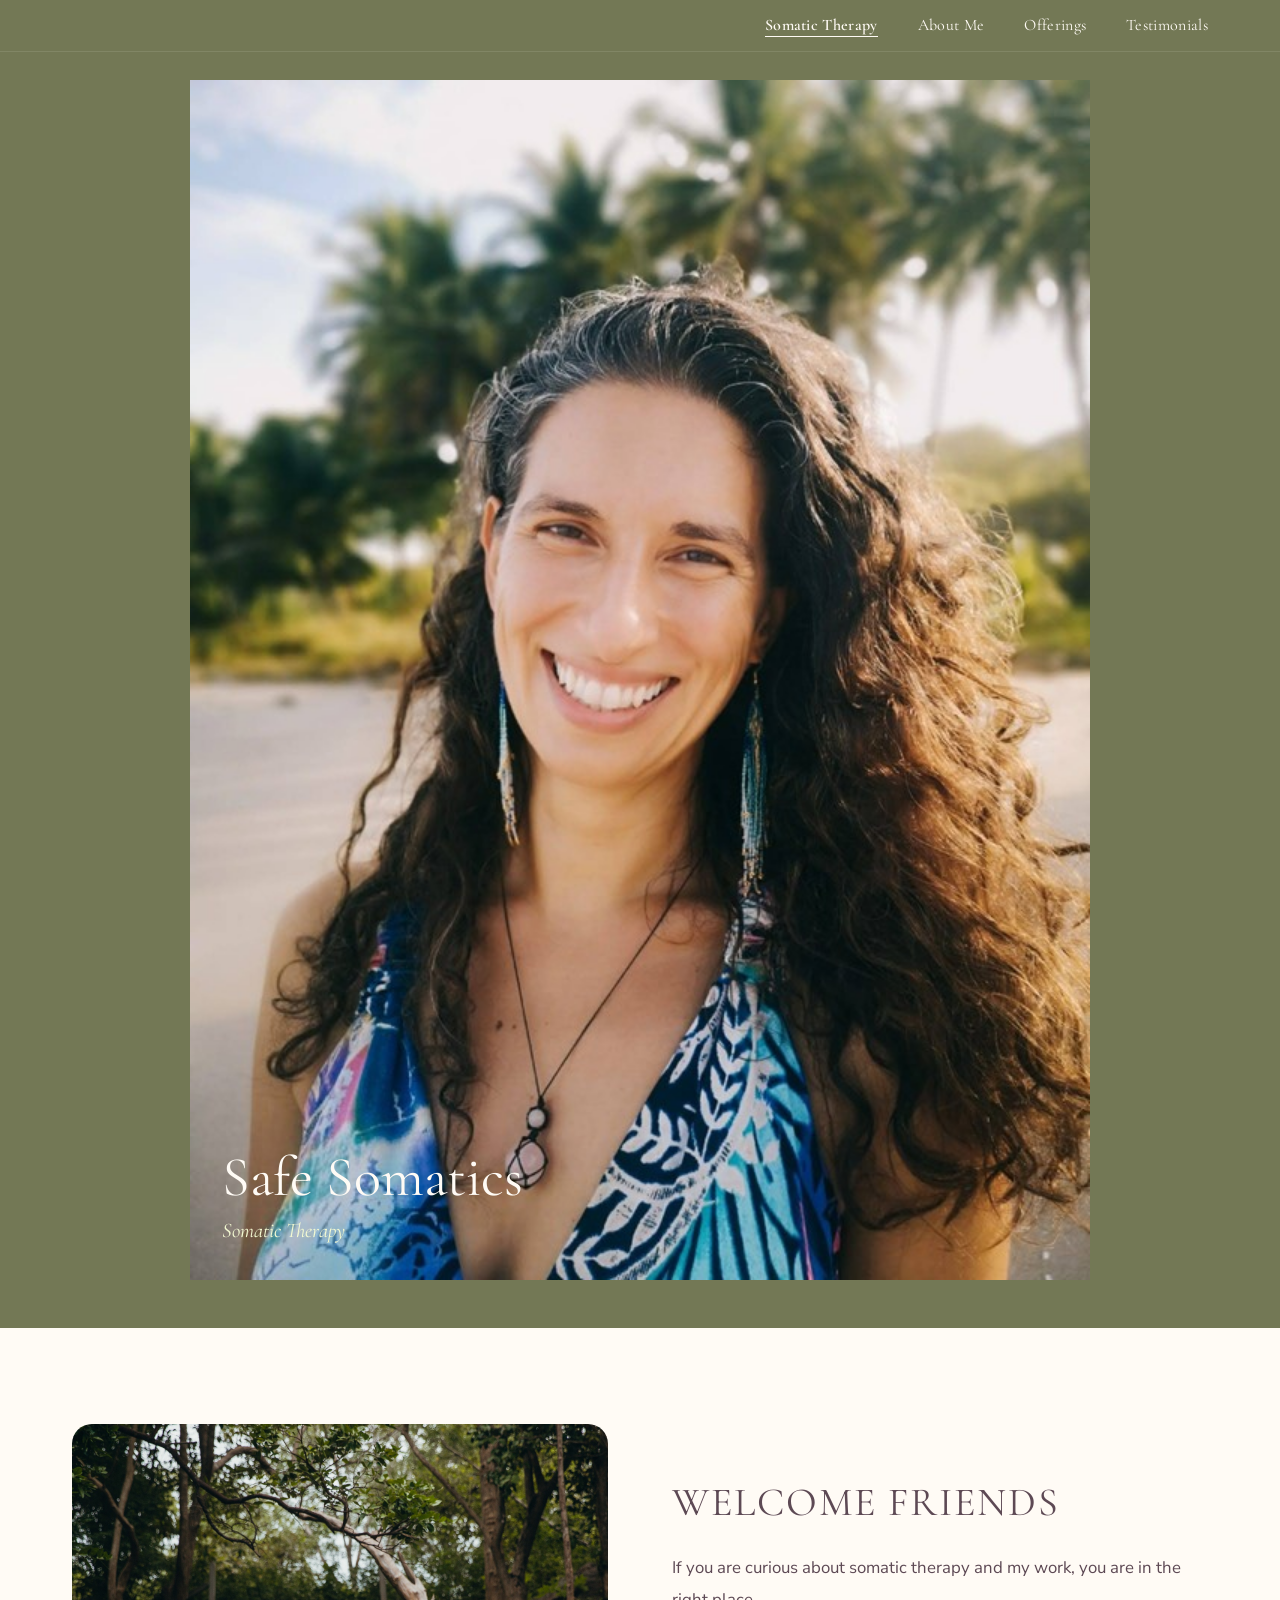
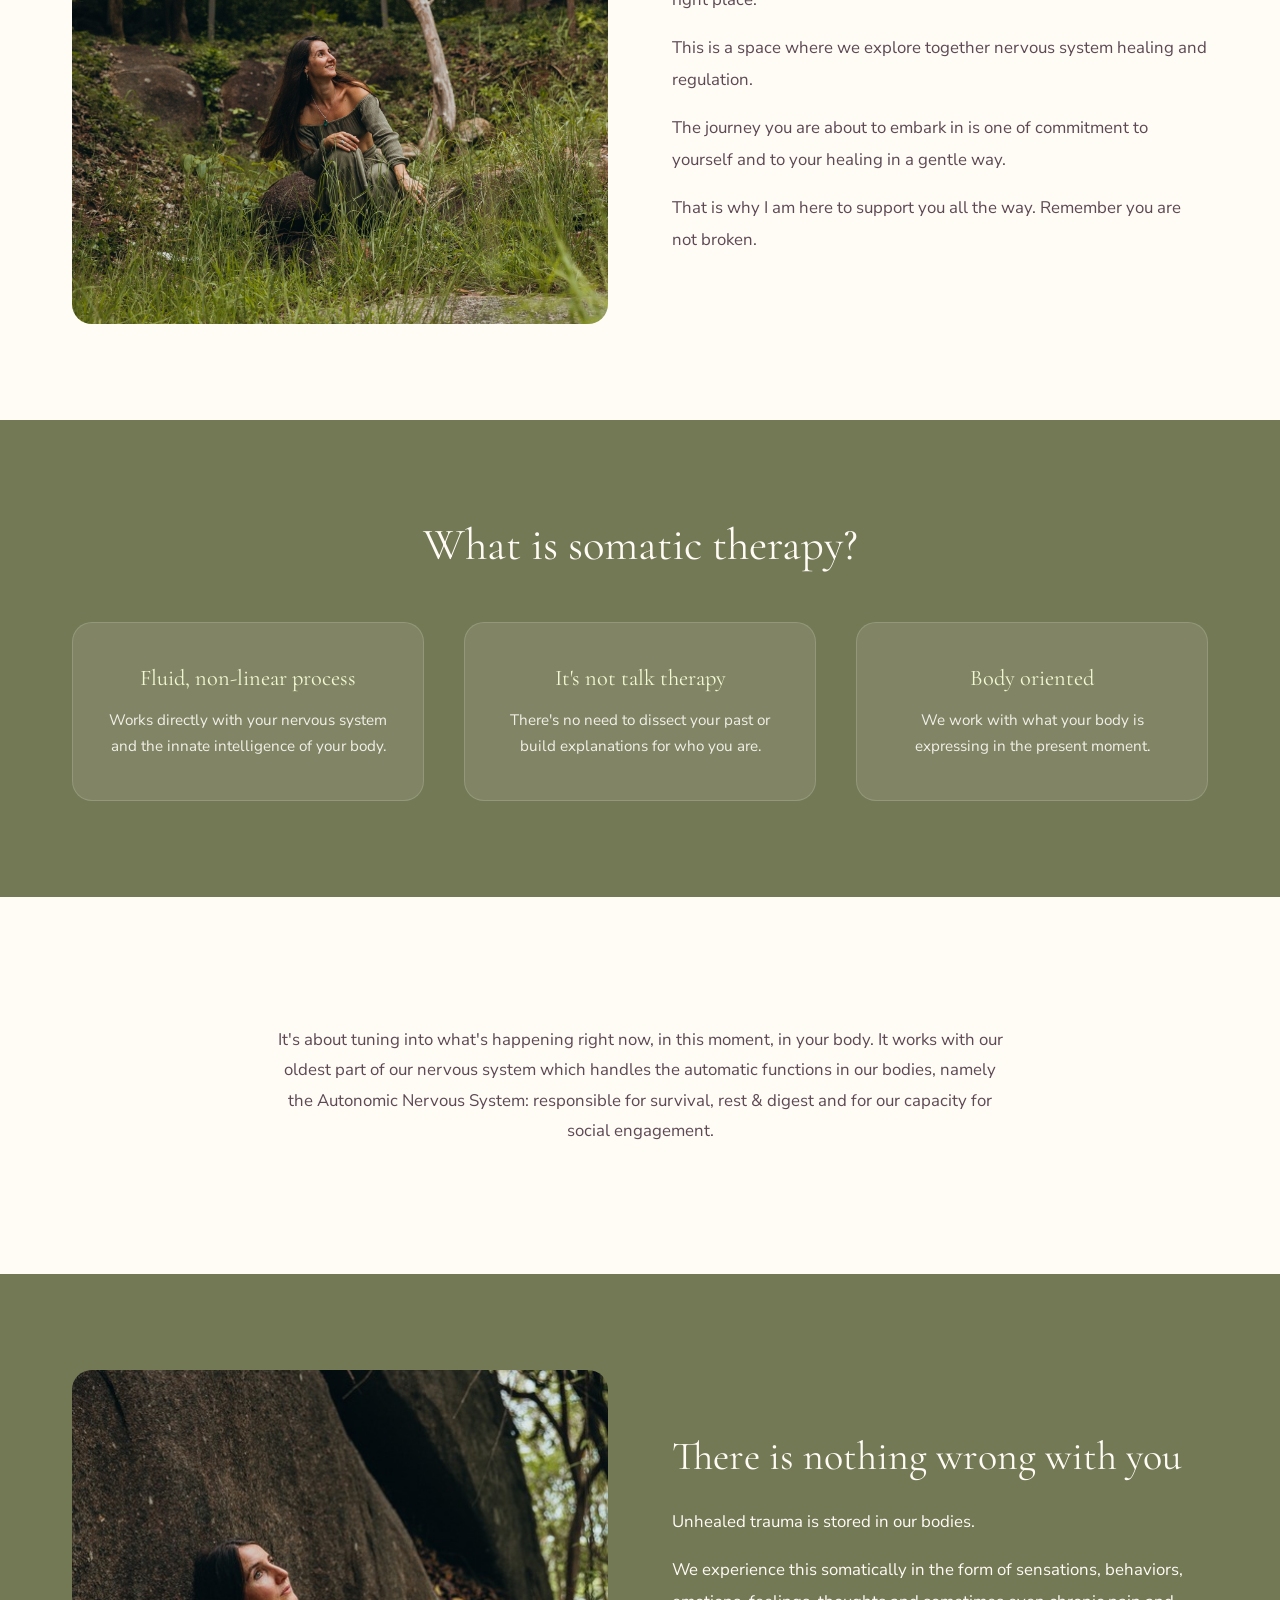
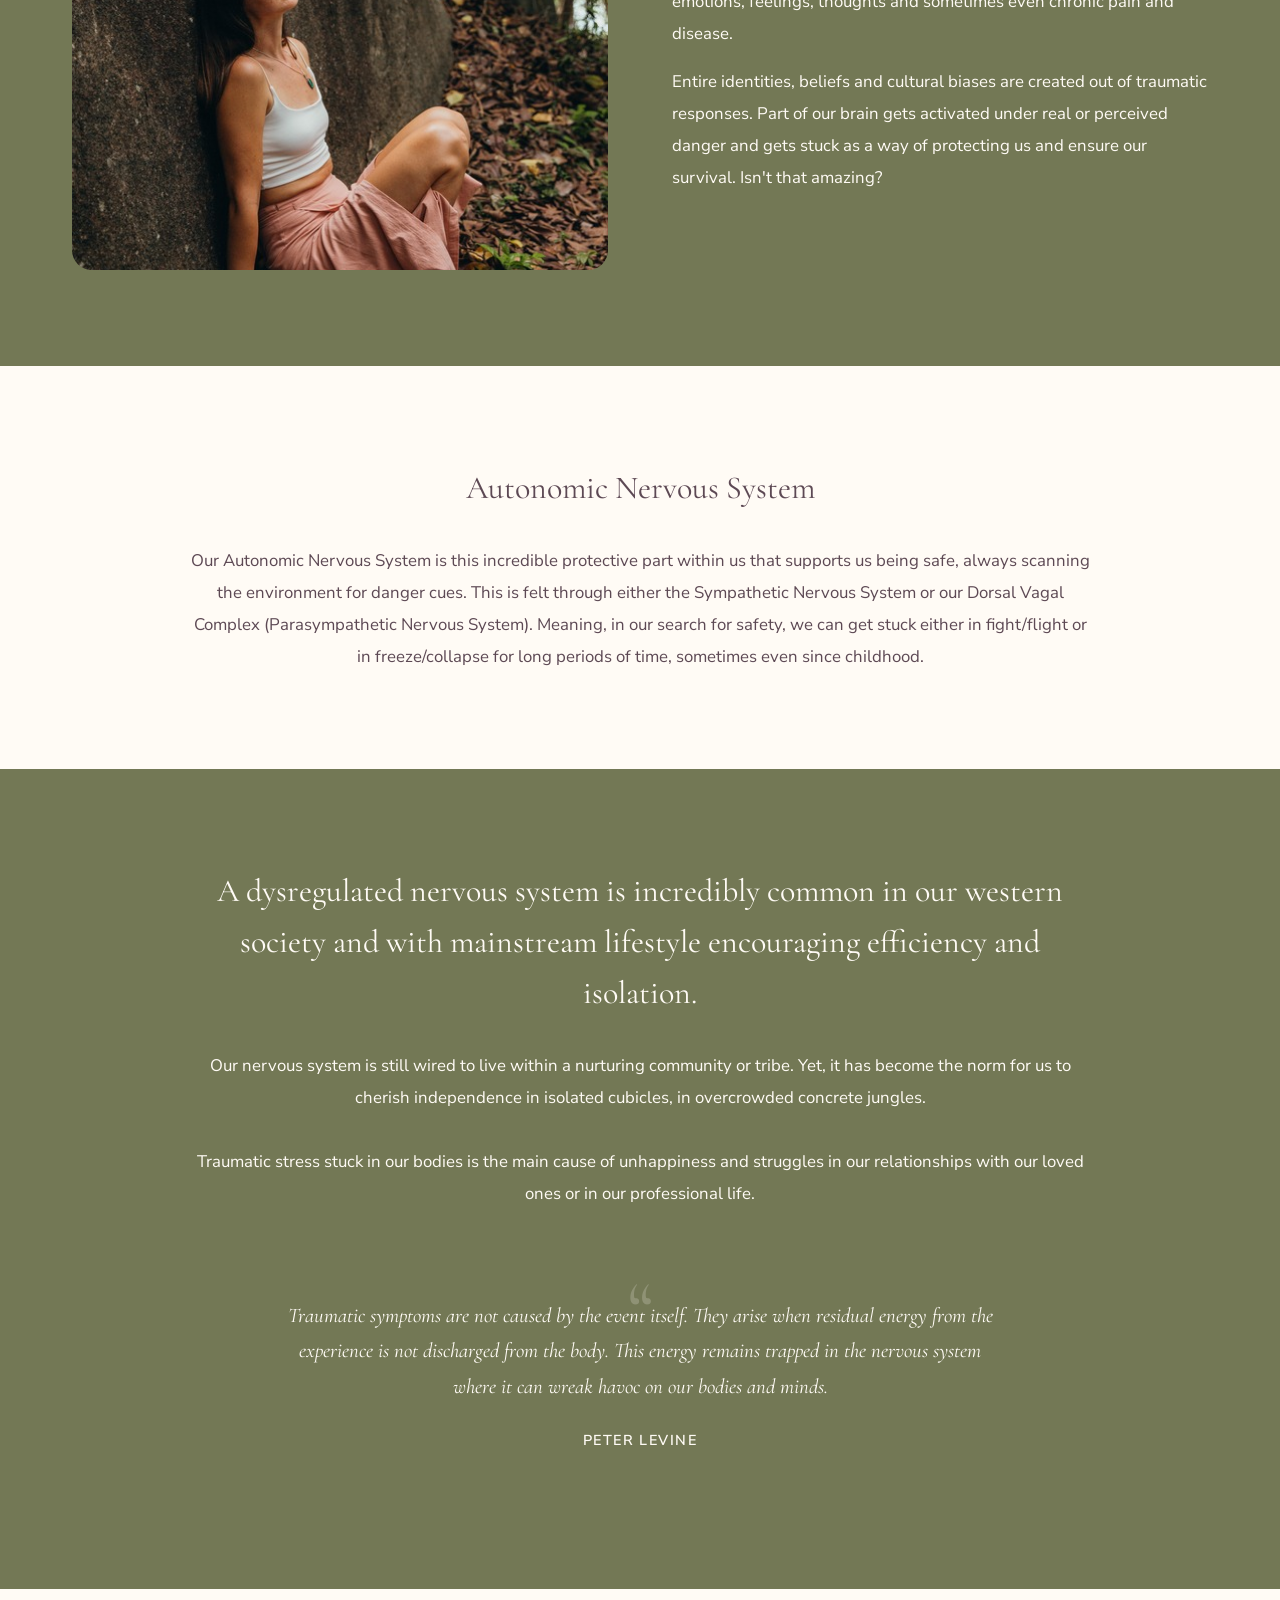
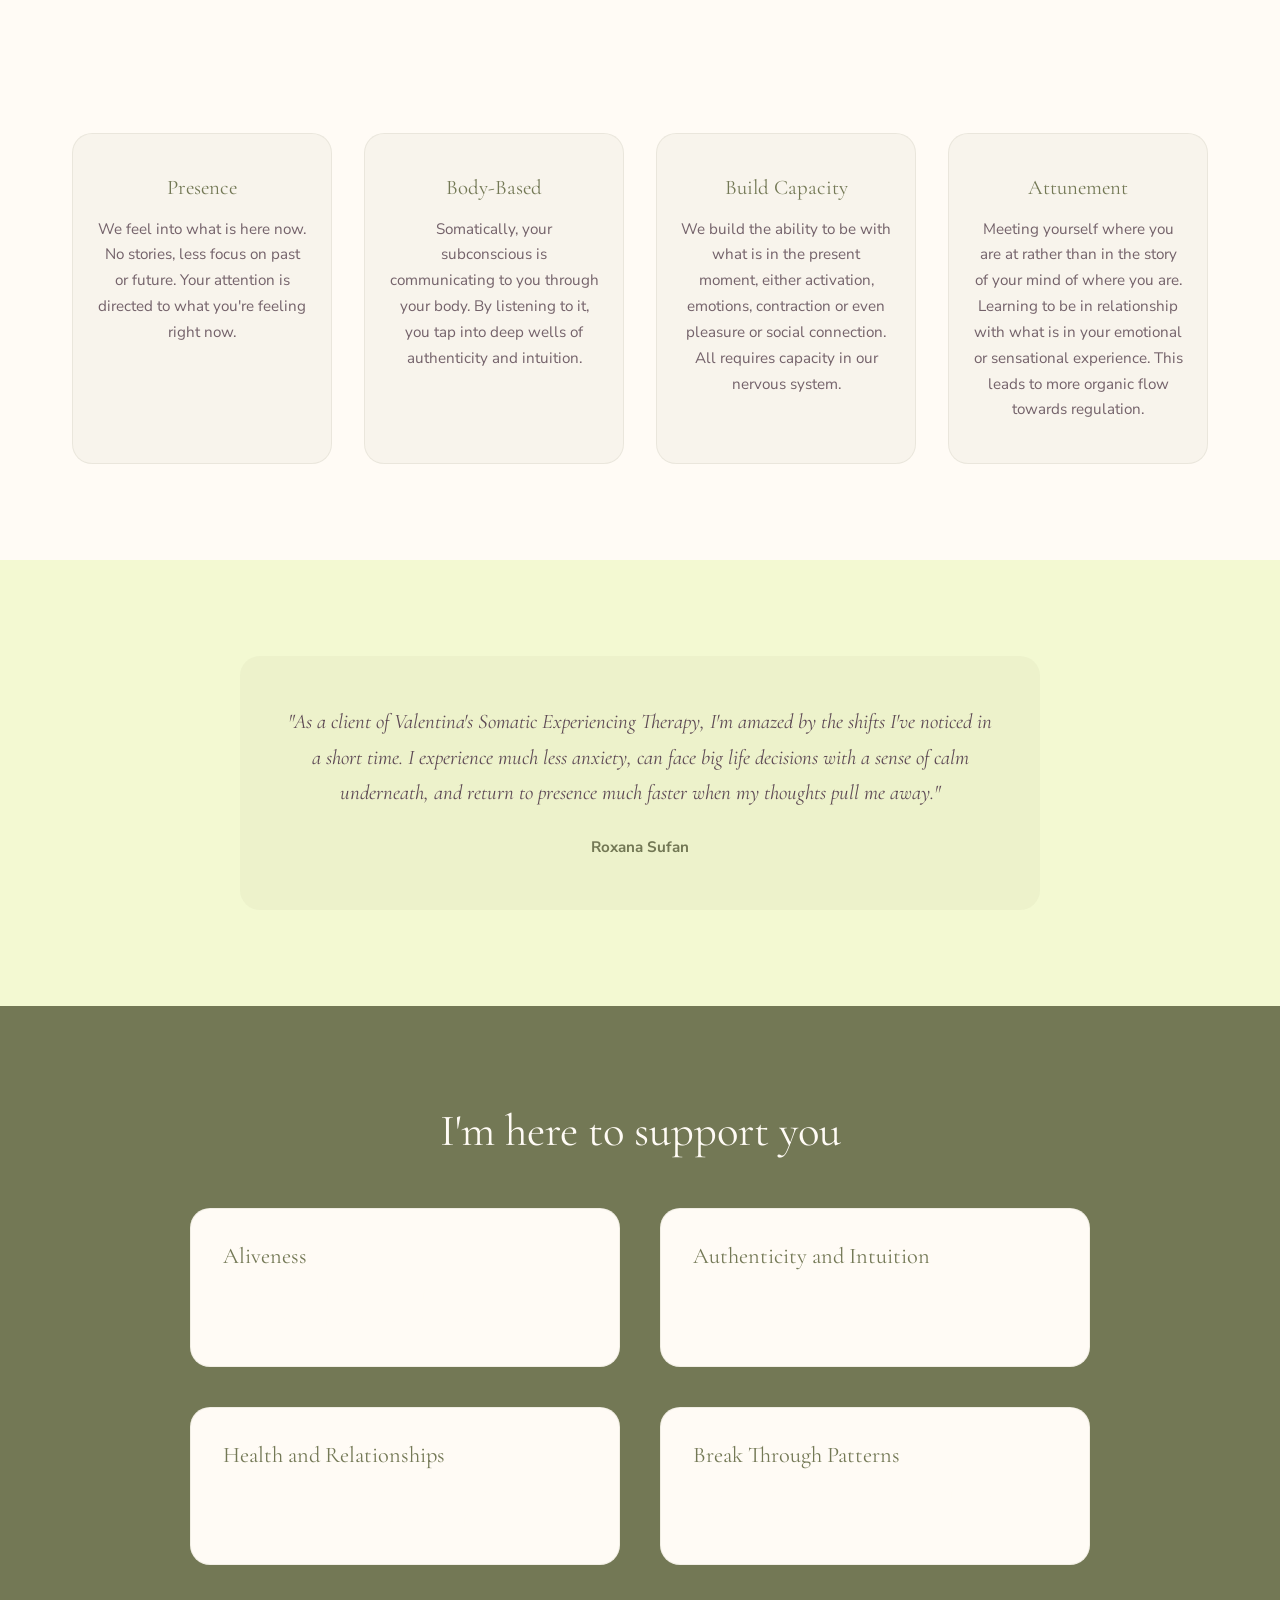
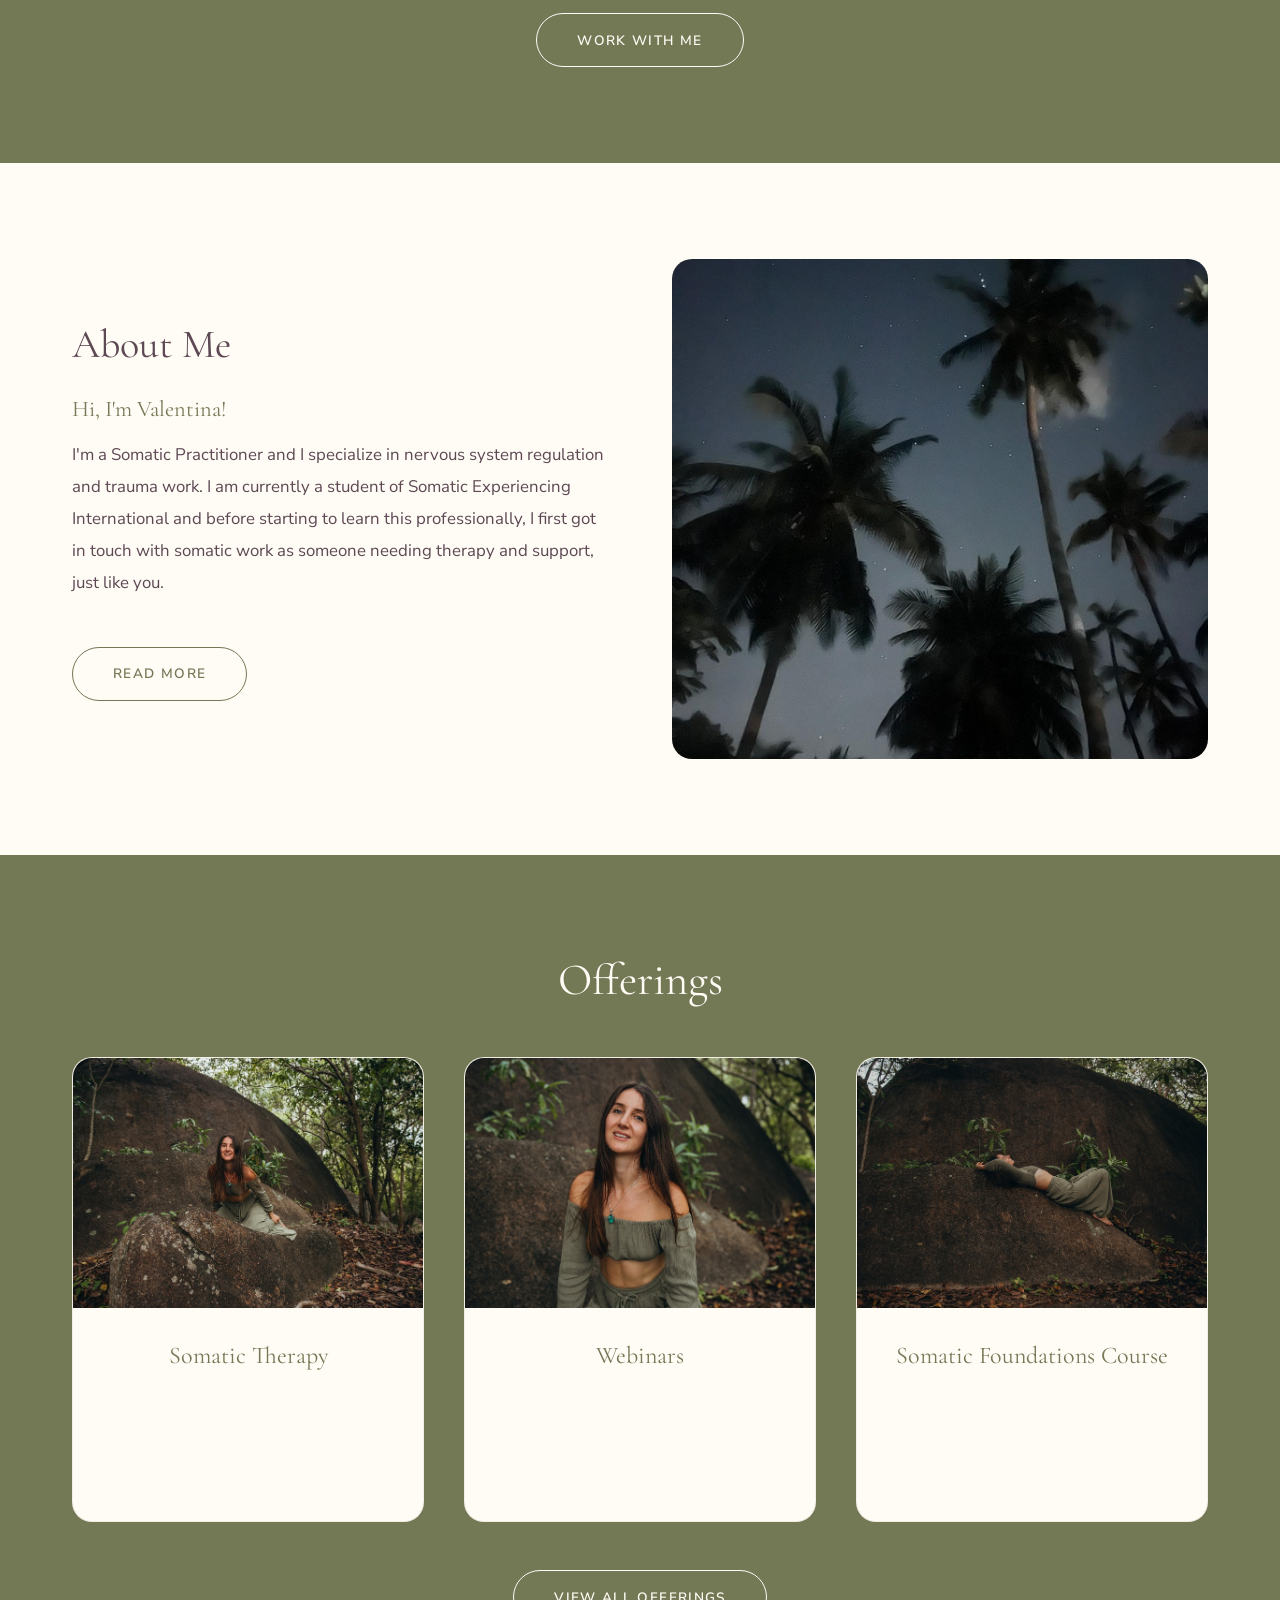
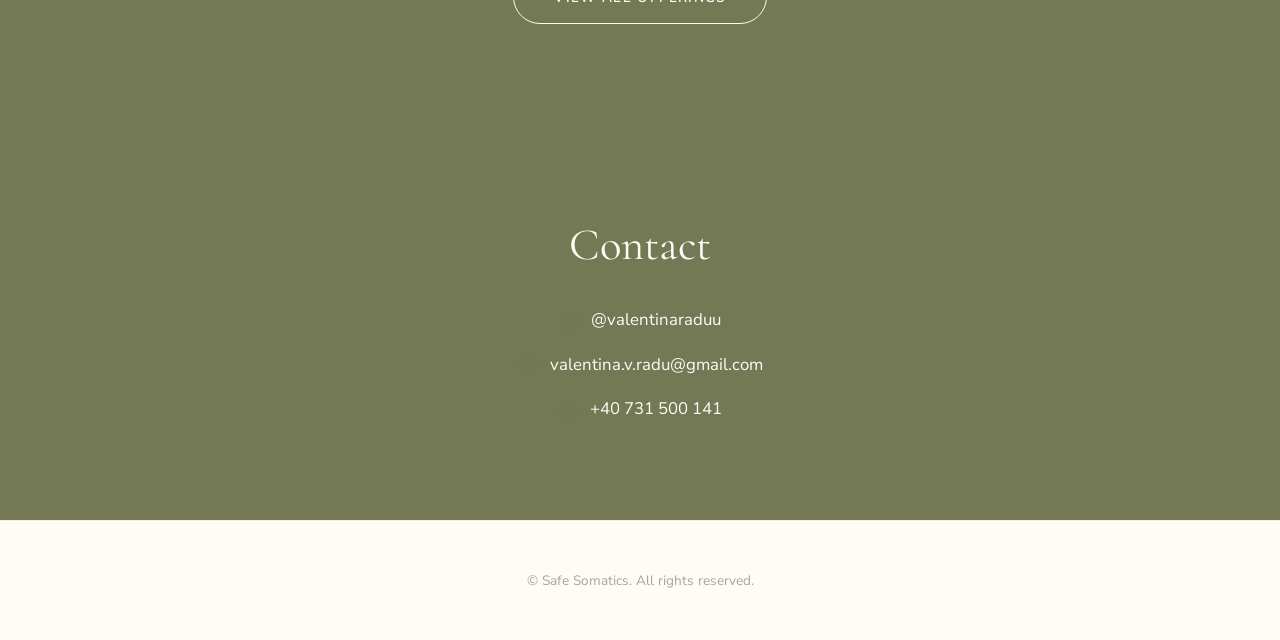
==== commit 0ca9c91d: "Rework nav and hero to match original site Nav: olive bg, no logo, right-aligned links with Cormoran" ====
--- a/public/index.html
+++ b/public/index.html
@@ -16,12 +16,11 @@
   <!-- Navigation -->
   <nav class="nav" id="nav">
     <div class="nav-inner">
-      <a href="index.html" class="nav-logo">Safe <span>Somatics</span></a>
       <button class="nav-toggle" id="navToggle" aria-label="Toggle navigation">
         <span></span><span></span><span></span>
       </button>
       <ul class="nav-links" id="navLinks">
-        <li><a href="index.html" class="active">Home</a></li>
+        <li><a href="index.html" class="active">Somatic Therapy</a></li>
         <li><a href="about-me.html">About Me</a></li>
         <li><a href="offerings.html">Offerings</a></li>
         <li><a href="testimonials.html">Testimonials</a></li>
@@ -29,16 +28,13 @@
     </div>
   </nav>
 
-  <!-- Section 0: Hero - bg=#fffbf5 -->
+  <!-- Section 0: Hero - bg=#737855 -->
   <section class="hero">
-    <div class="hero-bg"></div>
-    <div class="hero-content fade-in">
-      <p class="hero-subtitle">Somatic Therapy</p>
-      <h1>Safe Somatics</h1>
-      <p class="hero-description">Explore somatic therapy for nervous system healing and trauma release. Connect with your body's intelligence and start your gentle healing journey today.</p>
-      <div class="btn-group">
-        <a href="offerings.html" class="btn btn-primary">Work with me</a>
-        <a href="about-me.html" class="btn btn-outline">Learn more</a>
+    <div class="hero-image-wrapper">
+      <img src="images/e4dc05f322cc88fd6c7b7e493f6c6b5b.jpg" alt="Valentina - Somatic Practitioner" class="hero-image">
+      <div class="hero-overlay">
+        <h1>Safe Somatics</h1>
+        <p class="hero-subtitle">Somatic Therapy</p>
       </div>
     </div>
   </section>
--- a/public/css/style.css
+++ b/public/css/style.css
@@ -68,36 +68,22 @@
   left: 0;
   right: 0;
   z-index: 1000;
-  background-color: rgba(255, 251, 245, 0.95);
-  backdrop-filter: blur(10px);
-  -webkit-backdrop-filter: blur(10px);
-  border-bottom: 1px solid rgba(115, 120, 85, 0.1);
+  background-color: #737855;
+  border-bottom: 1px solid rgba(255, 251, 245, 0.1);
   transition: box-shadow 0.3s ease;
 }
 
 .nav.scrolled {
-  box-shadow: 0 2px 20px rgba(93, 73, 84, 0.08);
+  box-shadow: 0 2px 20px rgba(93, 73, 84, 0.15);
 }
 
 .nav-inner {
   max-width: 1200px;
   margin: 0 auto;
-  padding: 1rem 2rem;
+  padding: 0.75rem 2rem;
   display: flex;
-  justify-content: space-between;
+  justify-content: flex-end;
   align-items: center;
-}
-
-.nav-logo {
-  font-family: 'Cormorant Garamond', serif;
-  font-size: 1.5rem;
-  font-weight: 500;
-  color: #5d4954;
-  letter-spacing: 0.02em;
-}
-
-.nav-logo span {
-  color: #737855;
 }
 
 .nav-links {
@@ -108,11 +94,11 @@
 }
 
 .nav-links a {
-  font-size: 0.9rem;
+  font-family: 'Cormorant Garamond', serif;
+  font-size: 1rem;
   font-weight: 400;
-  color: #5d4954;
-  letter-spacing: 0.05em;
-  text-transform: uppercase;
+  color: #fffbf5;
+  letter-spacing: 0.02em;
   position: relative;
   padding-bottom: 2px;
 }
@@ -124,7 +110,7 @@
   left: 0;
   width: 0;
   height: 1px;
-  background-color: #737855;
+  background-color: #fffbf5;
   transition: width 0.3s ease;
 }
 
@@ -134,7 +120,8 @@
 }
 
 .nav-links a.active {
-  color: #737855;
+  color: #fffbf5;
+  font-weight: 600;
 }
 
 .nav-toggle {
@@ -151,7 +138,7 @@
   display: block;
   width: 24px;
   height: 2px;
-  background-color: #5d4954;
+  background-color: #fffbf5;
   transition: all 0.3s ease;
 }
 
@@ -159,60 +146,45 @@
    Hero Section
    ============================================ */
 .hero {
-  min-height: 100vh;
+  padding: 5rem 2rem 3rem;
+  background-color: #737855;
   display: flex;
-  align-items: center;
   justify-content: center;
-  text-align: center;
-  padding: 8rem 2rem 4rem;
+}
+
+.hero-image-wrapper {
   position: relative;
-  overflow: hidden;
-  background-color: #fffbf5;
-}
-
-.hero-bg {
+  max-width: 900px;
+  width: 100%;
+}
+
+.hero-image {
+  width: 100%;
+  height: auto;
+  display: block;
+  border-radius: 0;
+}
+
+.hero-overlay {
   position: absolute;
-  top: 0;
-  left: 0;
-  right: 0;
-  bottom: 0;
-  background-image: url('../images/066b9617bab4fffd7803dbf2ef9ac139.jpg');
-  background-size: cover;
-  background-position: center;
-  opacity: 0.15;
-}
-
-.hero-content {
-  position: relative;
-  z-index: 1;
-  max-width: 800px;
+  bottom: 2rem;
+  left: 2rem;
+}
+
+.hero-overlay h1 {
+  font-size: 3.5rem;
+  font-weight: 400;
+  color: #fffbf5;
+  line-height: 1.1;
+  margin-bottom: 0.25rem;
 }
 
 .hero-subtitle {
-  font-family: 'Nunito Sans', sans-serif;
-  font-size: 0.85rem;
+  font-family: 'Cormorant Garamond', serif;
+  font-size: 1.3rem;
+  font-style: italic;
   font-weight: 400;
-  letter-spacing: 0.3em;
-  text-transform: uppercase;
-  color: #737855;
-  margin-bottom: 1.5rem;
-}
-
-.hero h1 {
-  font-size: 4rem;
-  font-weight: 300;
-  color: #5d4954;
-  margin-bottom: 1.5rem;
-  letter-spacing: 0.02em;
-}
-
-.hero-description {
-  font-size: 1.1rem;
-  color: #5d4954;
-  opacity: 0.8;
-  max-width: 550px;
-  margin: 0 auto 2.5rem;
-  line-height: 1.8;
+  color: #f3f9d2;
 }
 
 /* ============================================
@@ -848,11 +820,11 @@
     top: 100%;
     left: 0;
     right: 0;
-    background-color: rgba(255, 251, 245, 0.98);
+    background-color: rgba(115, 120, 85, 0.98);
     flex-direction: column;
     padding: 2rem;
     gap: 1.5rem;
-    border-bottom: 1px solid rgba(115, 120, 85, 0.1);
+    border-bottom: 1px solid rgba(255, 251, 245, 0.1);
   }
 
   .nav-links.open {
@@ -864,12 +836,20 @@
   }
 
   .hero {
-    min-height: 80vh;
-    padding: 7rem 1.5rem 3rem;
-  }
-
-  .hero h1 {
-    font-size: 2.5rem;
+    padding: 4.5rem 1rem 2rem;
+  }
+
+  .hero-overlay h1 {
+    font-size: 2rem;
+  }
+
+  .hero-overlay {
+    bottom: 1rem;
+    left: 1rem;
+  }
+
+  .hero-subtitle {
+    font-size: 1rem;
   }
 
   .section {
@@ -918,8 +898,8 @@
 }
 
 @media (max-width: 480px) {
-  .hero h1 {
-    font-size: 2rem;
+  .hero-overlay h1 {
+    font-size: 1.6rem;
   }
 
   .btn-group {
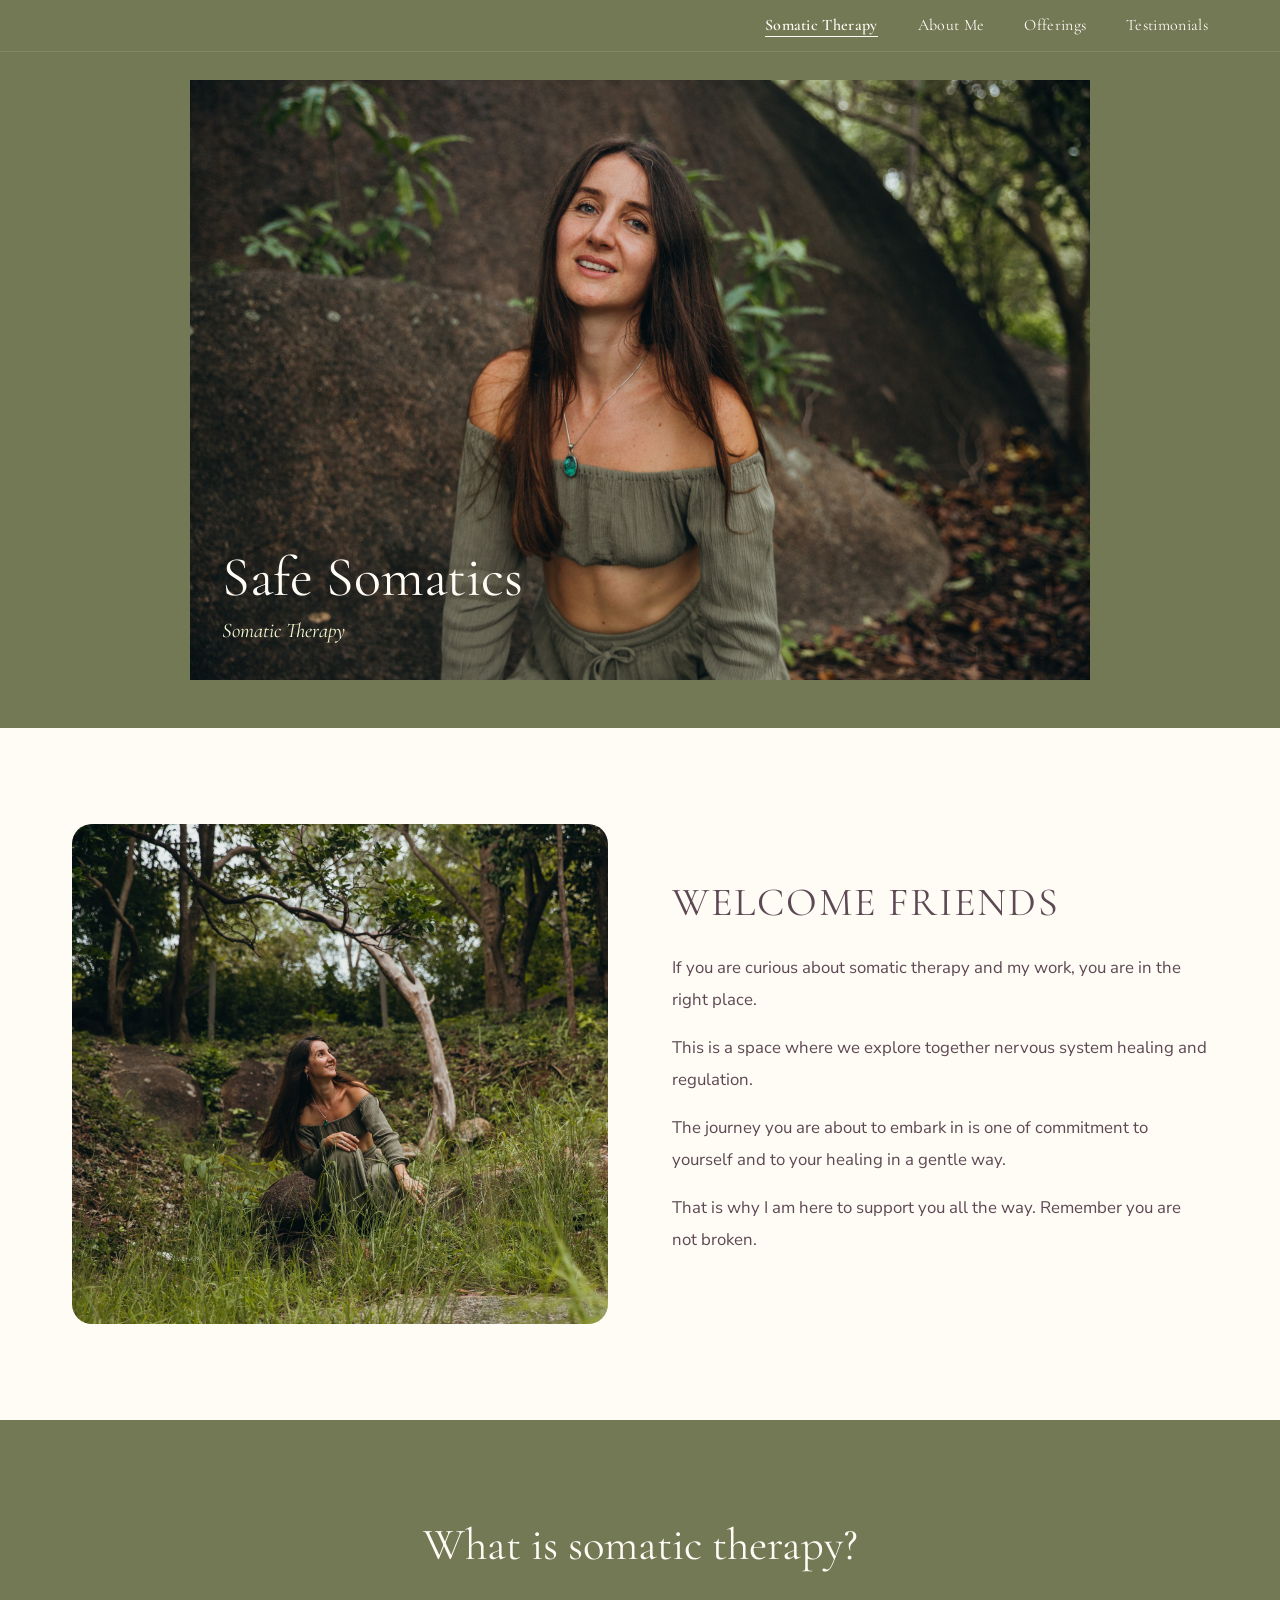
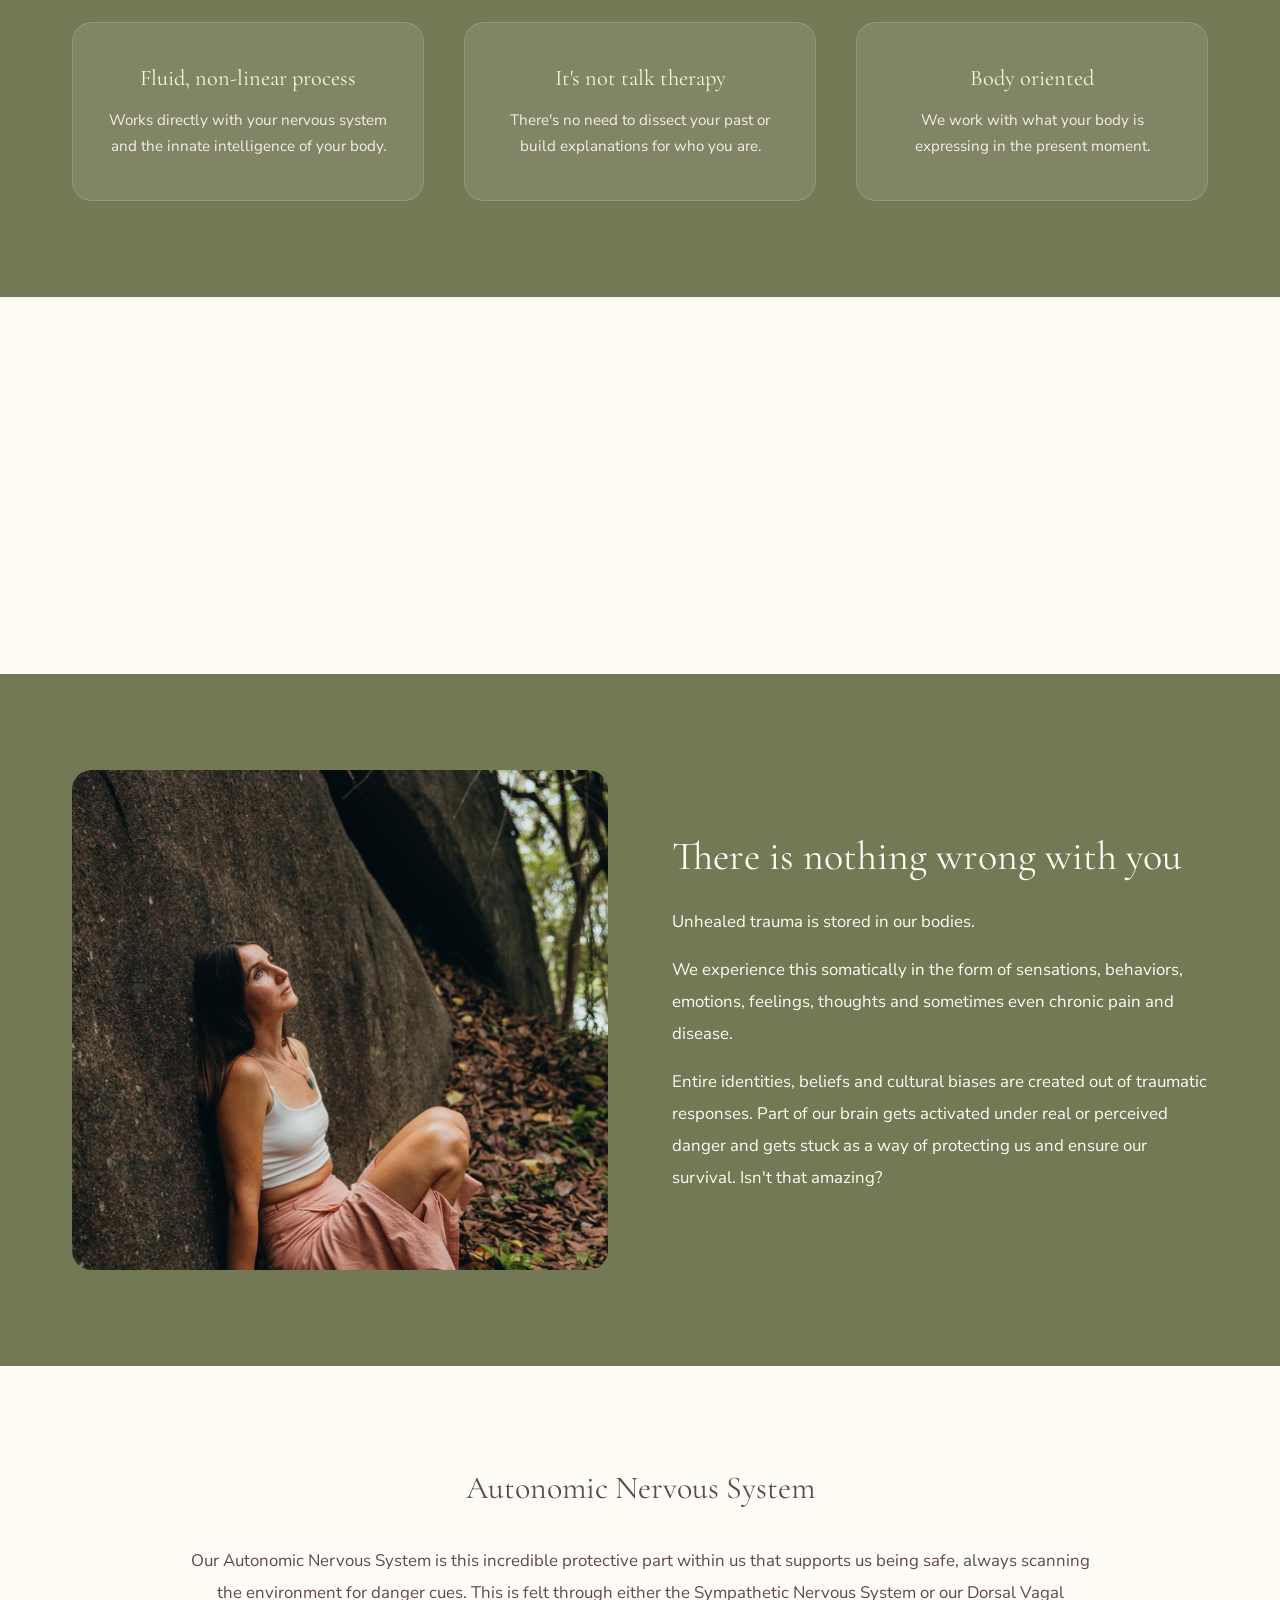
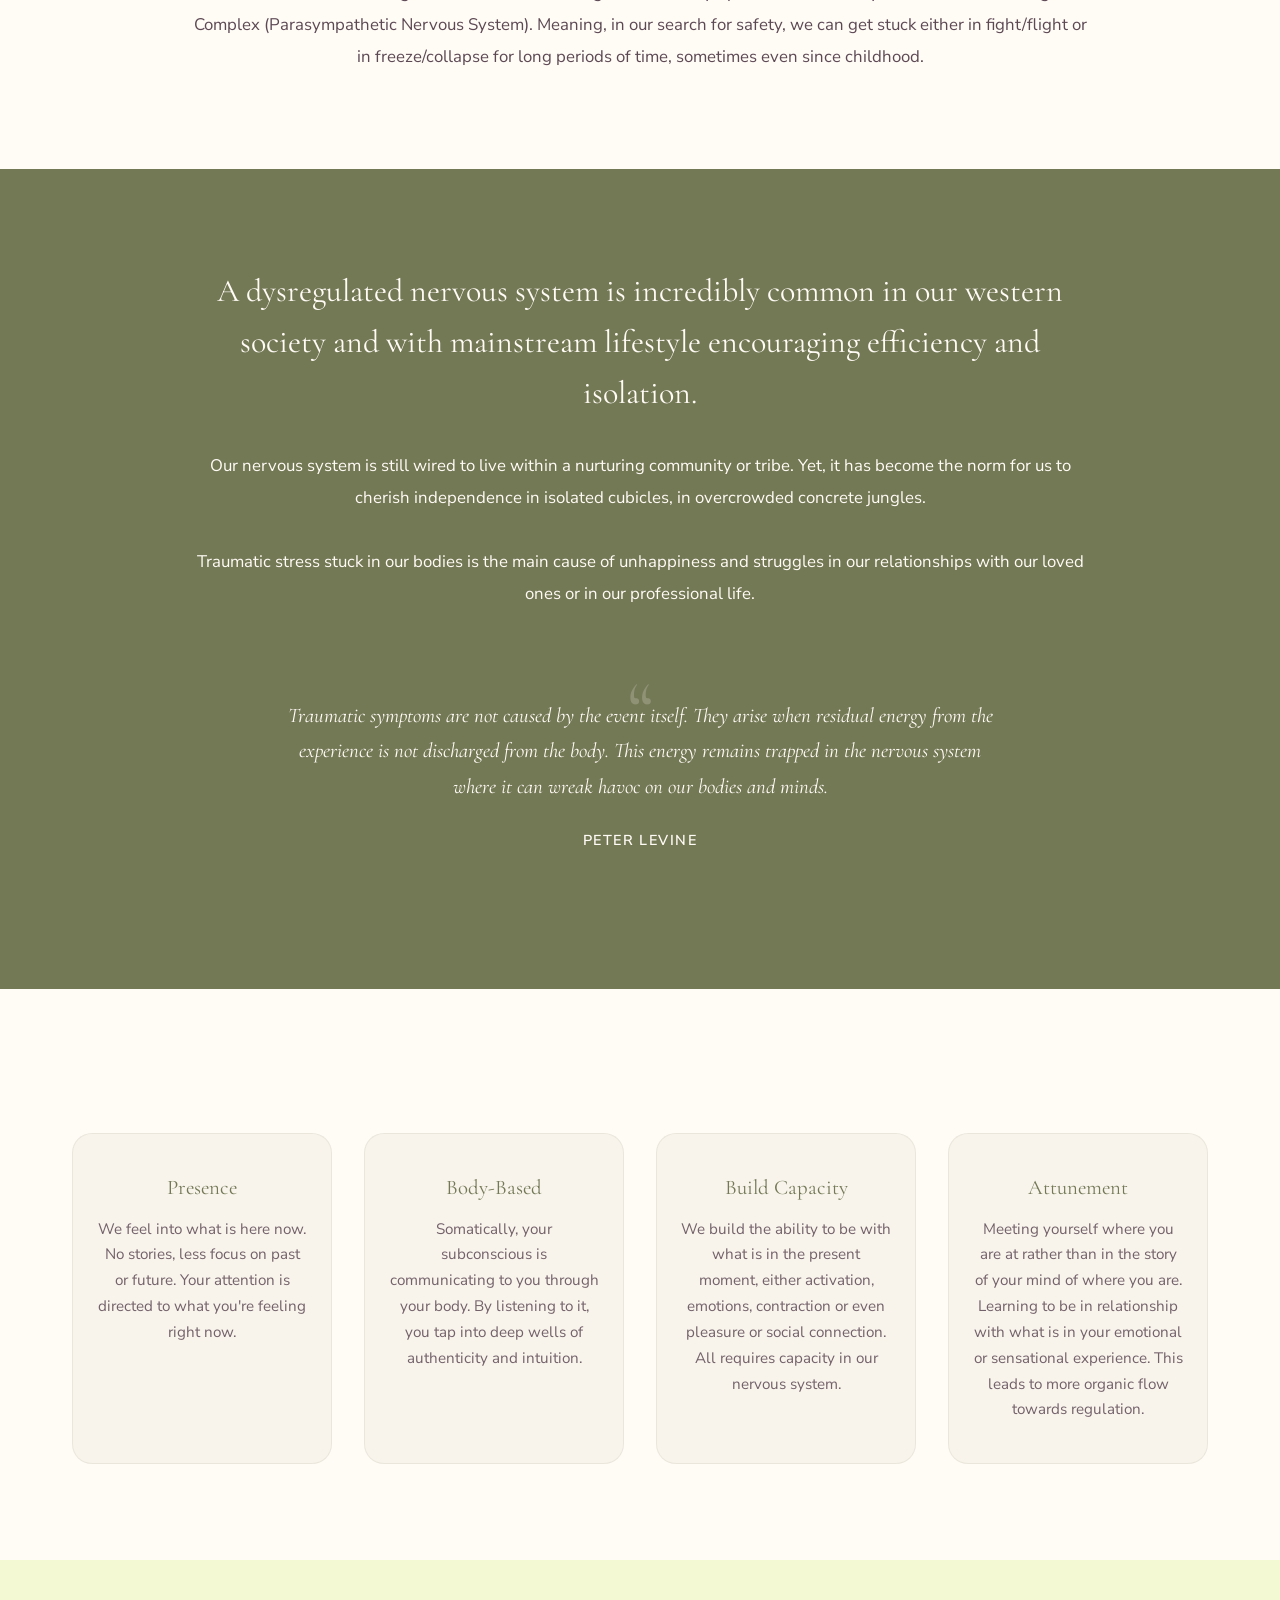
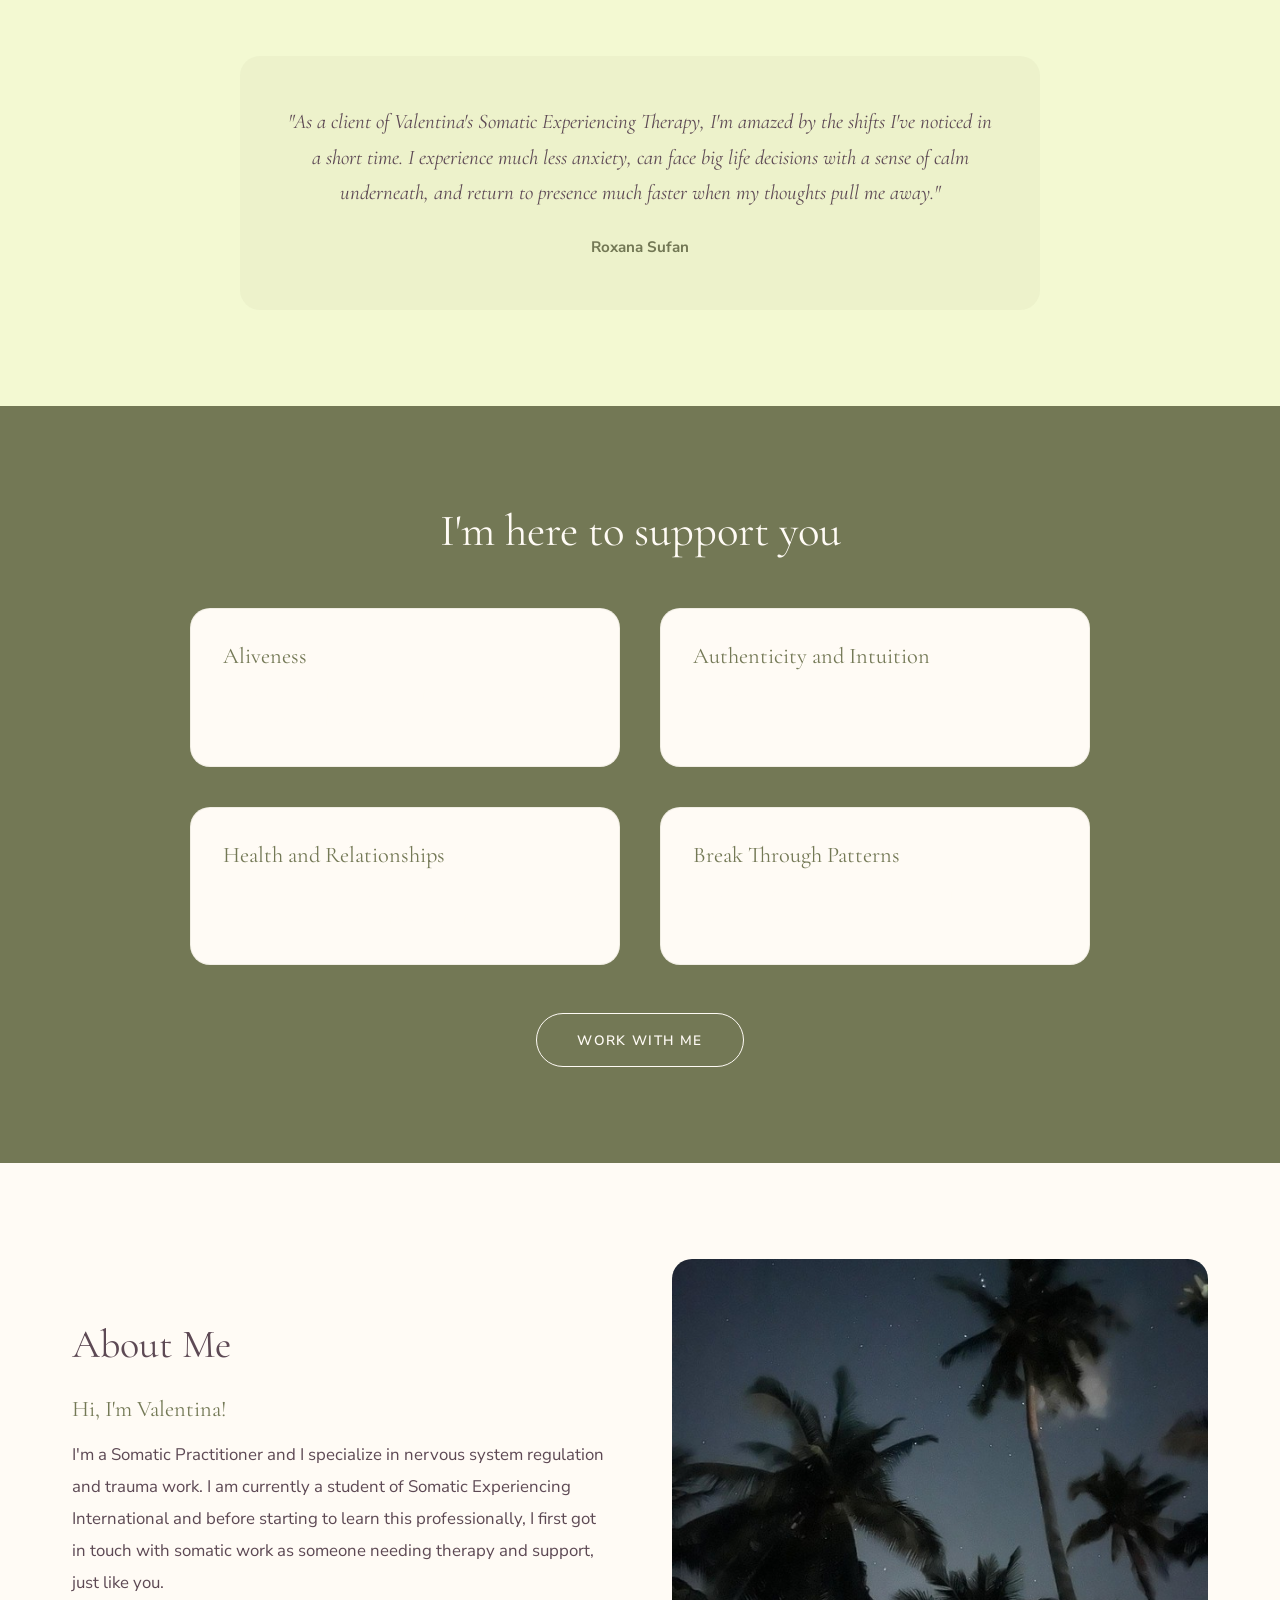
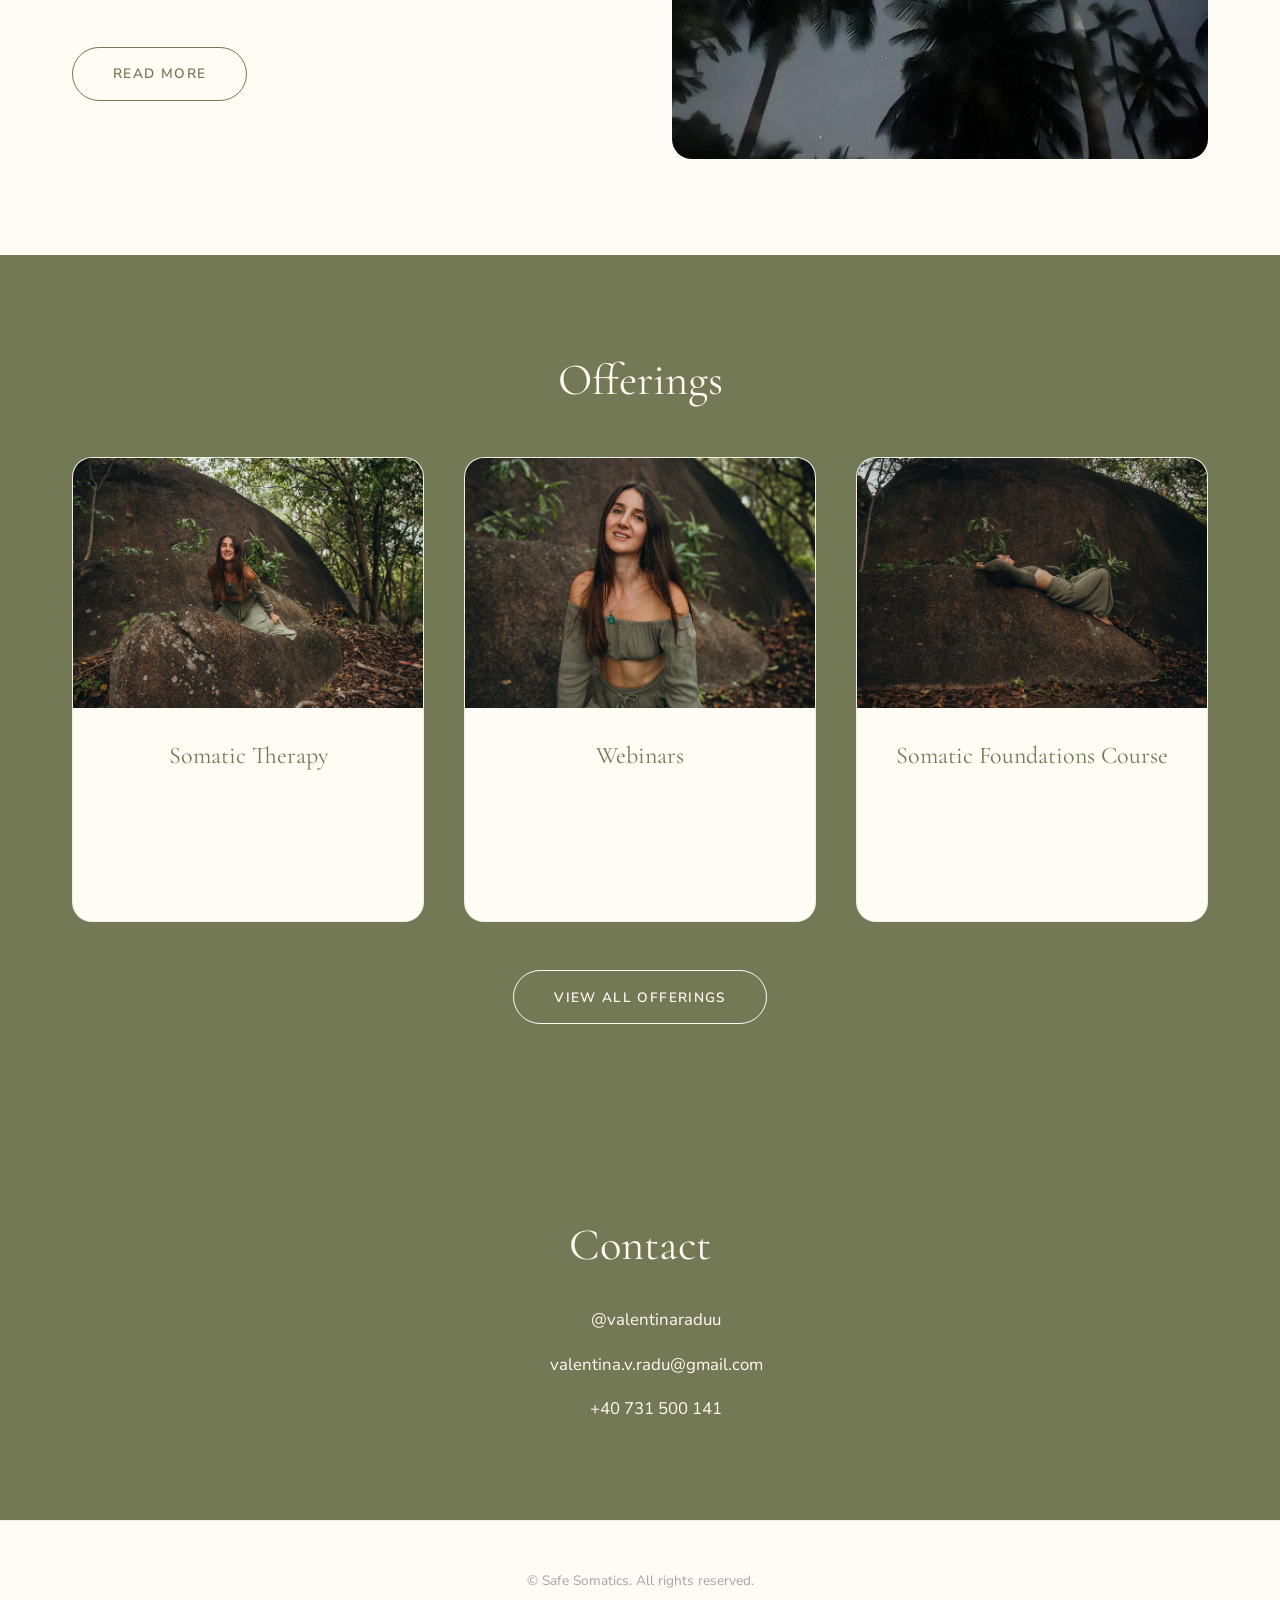
==== commit f47d6fba: "Replace hero image with correct photo of Valentina https://claude.ai/code/session_01XYaY79BtkbtiE2kh" ====
--- a/public/index.html
+++ b/public/index.html
@@ -31,7 +31,7 @@
   <!-- Section 0: Hero - bg=#737855 -->
   <section class="hero">
     <div class="hero-image-wrapper">
-      <img src="images/e4dc05f322cc88fd6c7b7e493f6c6b5b.jpg" alt="Valentina - Somatic Practitioner" class="hero-image">
+      <img src="images/fc639eb2a6c9636b2d09b9714f79477b.jpg" alt="Valentina - Somatic Practitioner" class="hero-image">
       <div class="hero-overlay">
         <h1>Safe Somatics</h1>
         <p class="hero-subtitle">Somatic Therapy</p>
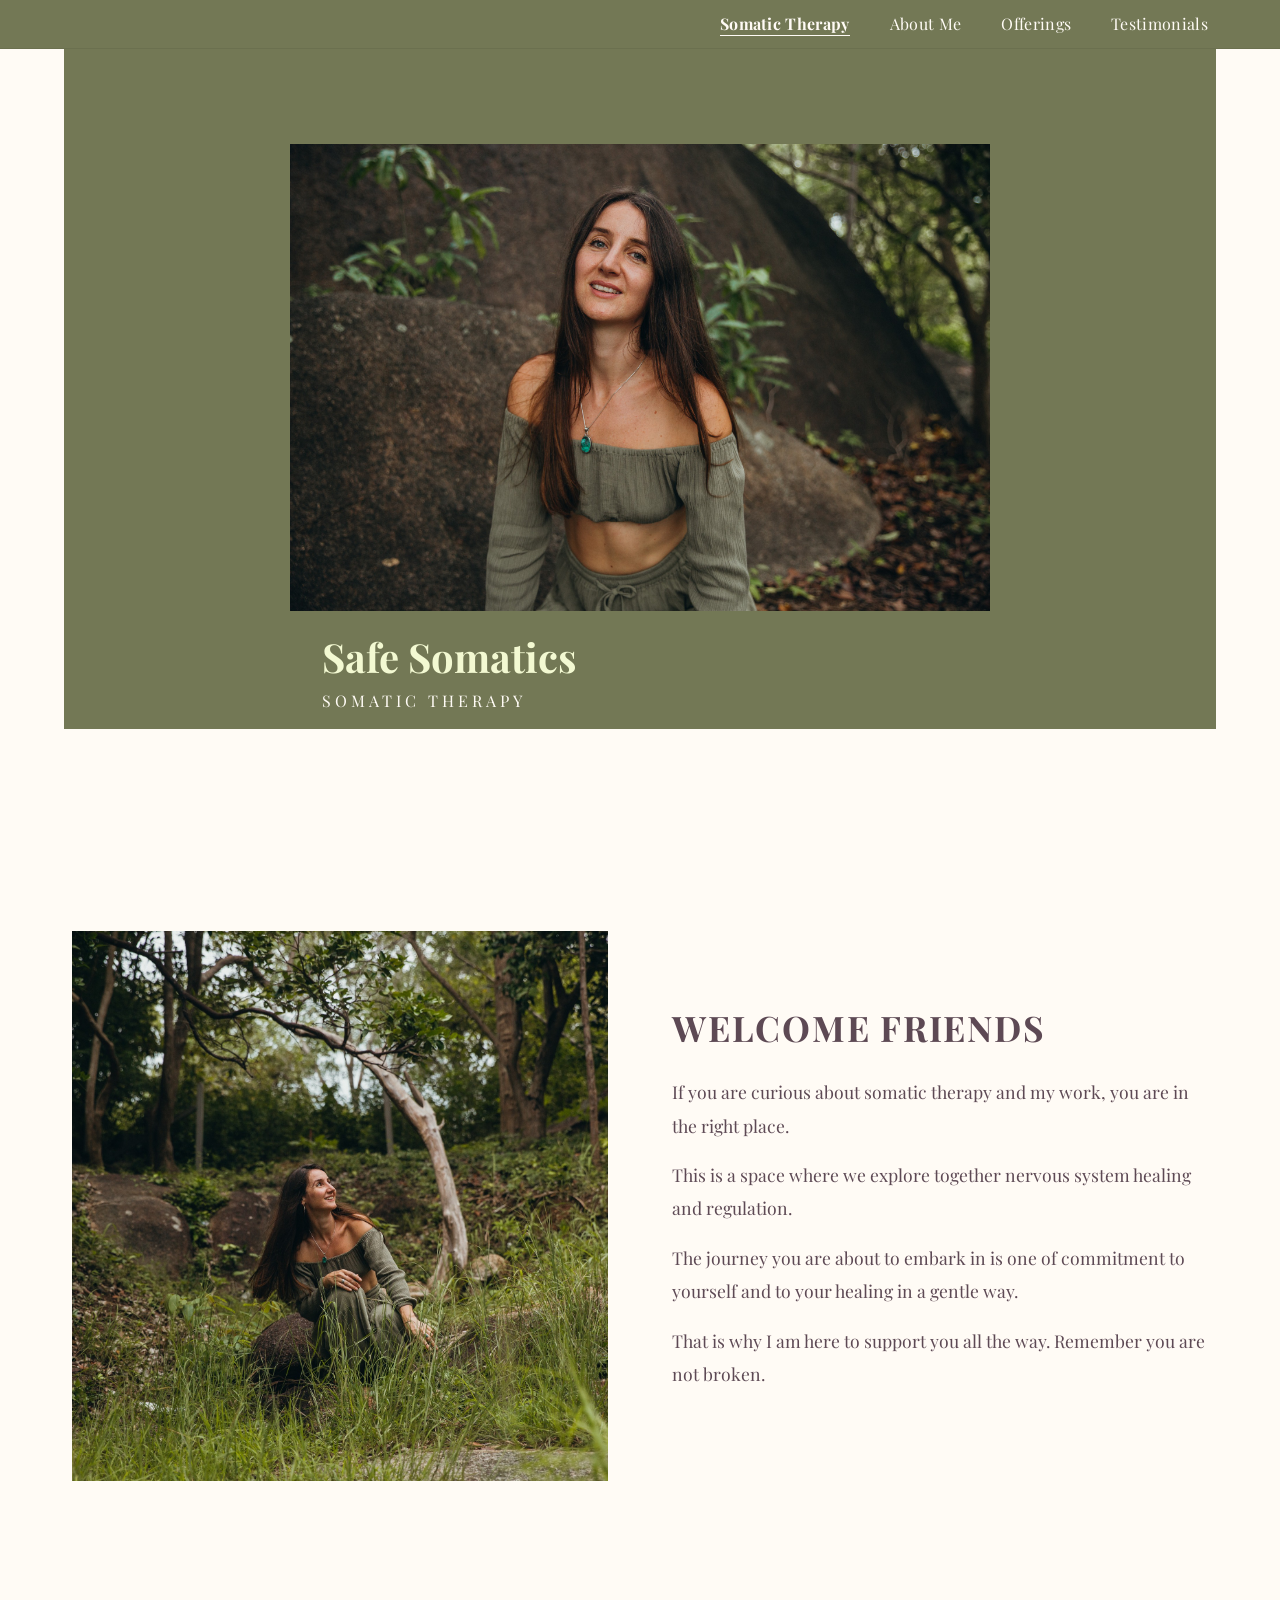
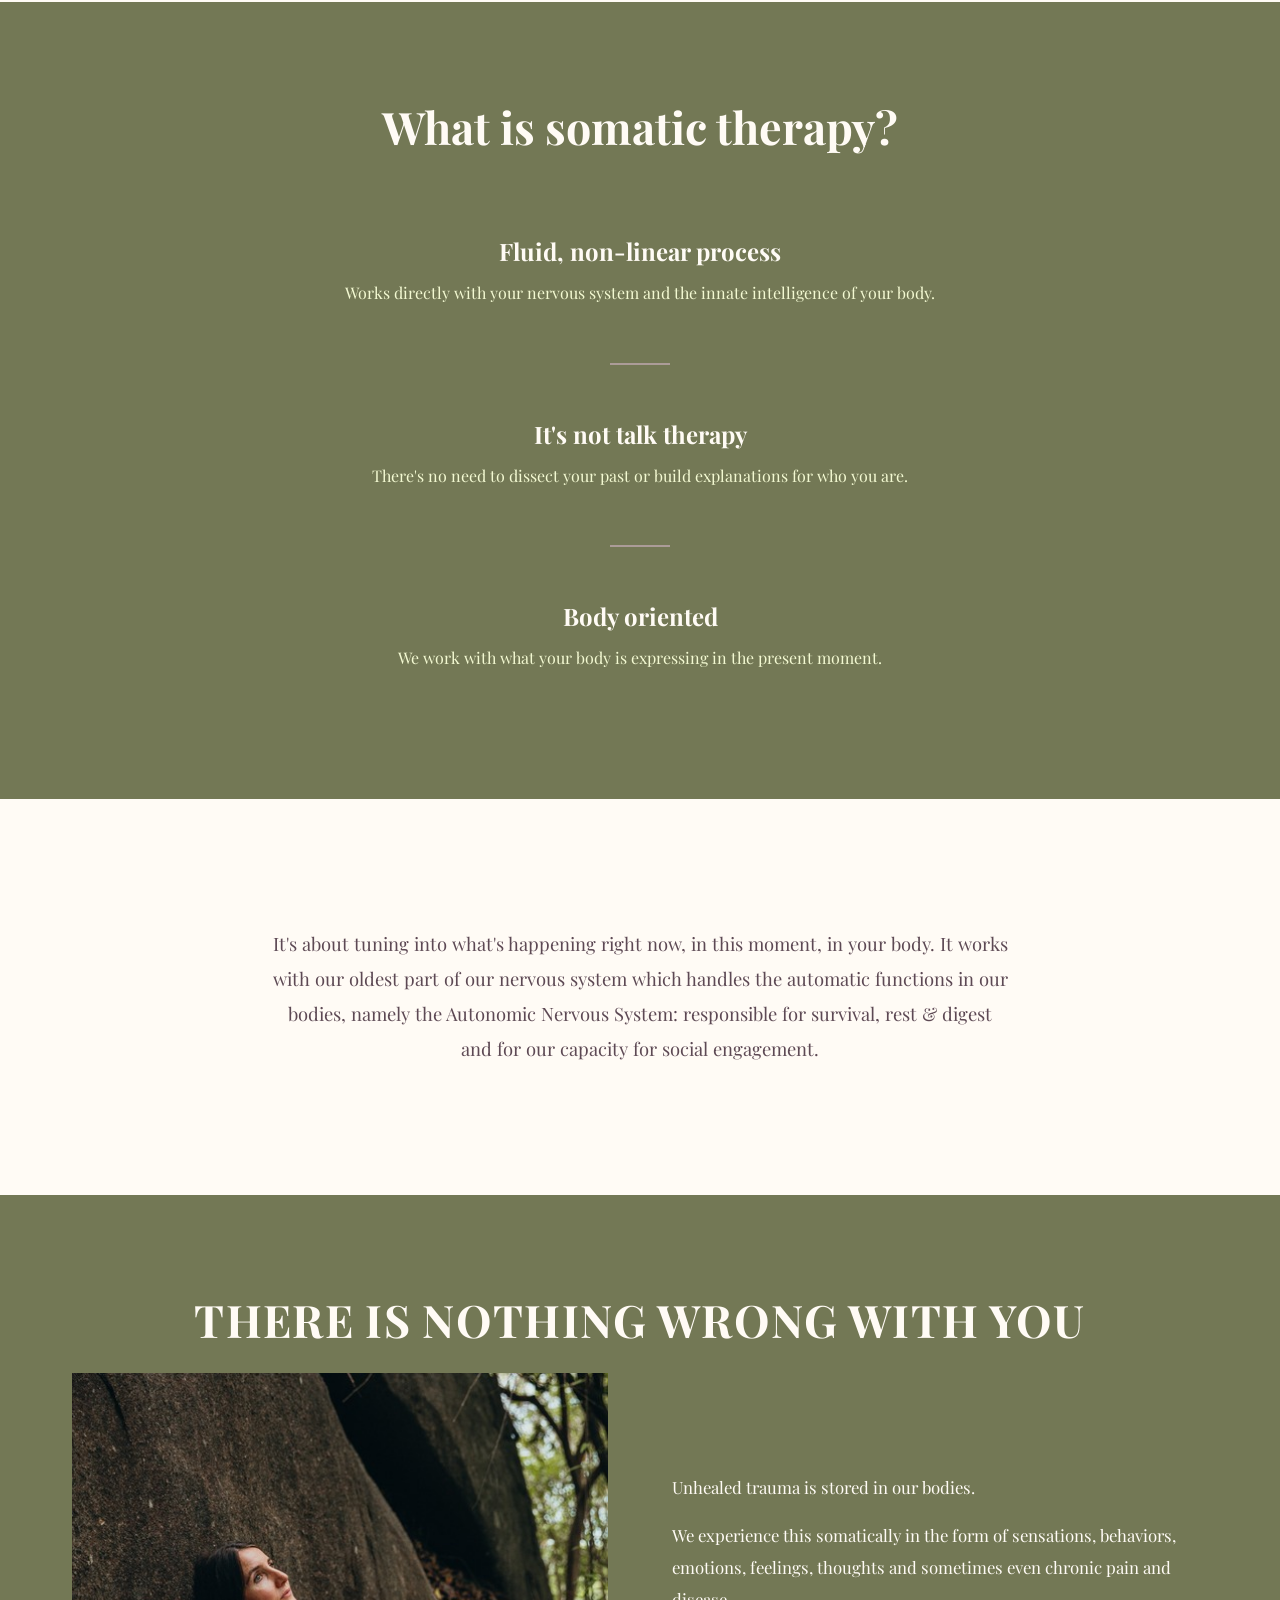
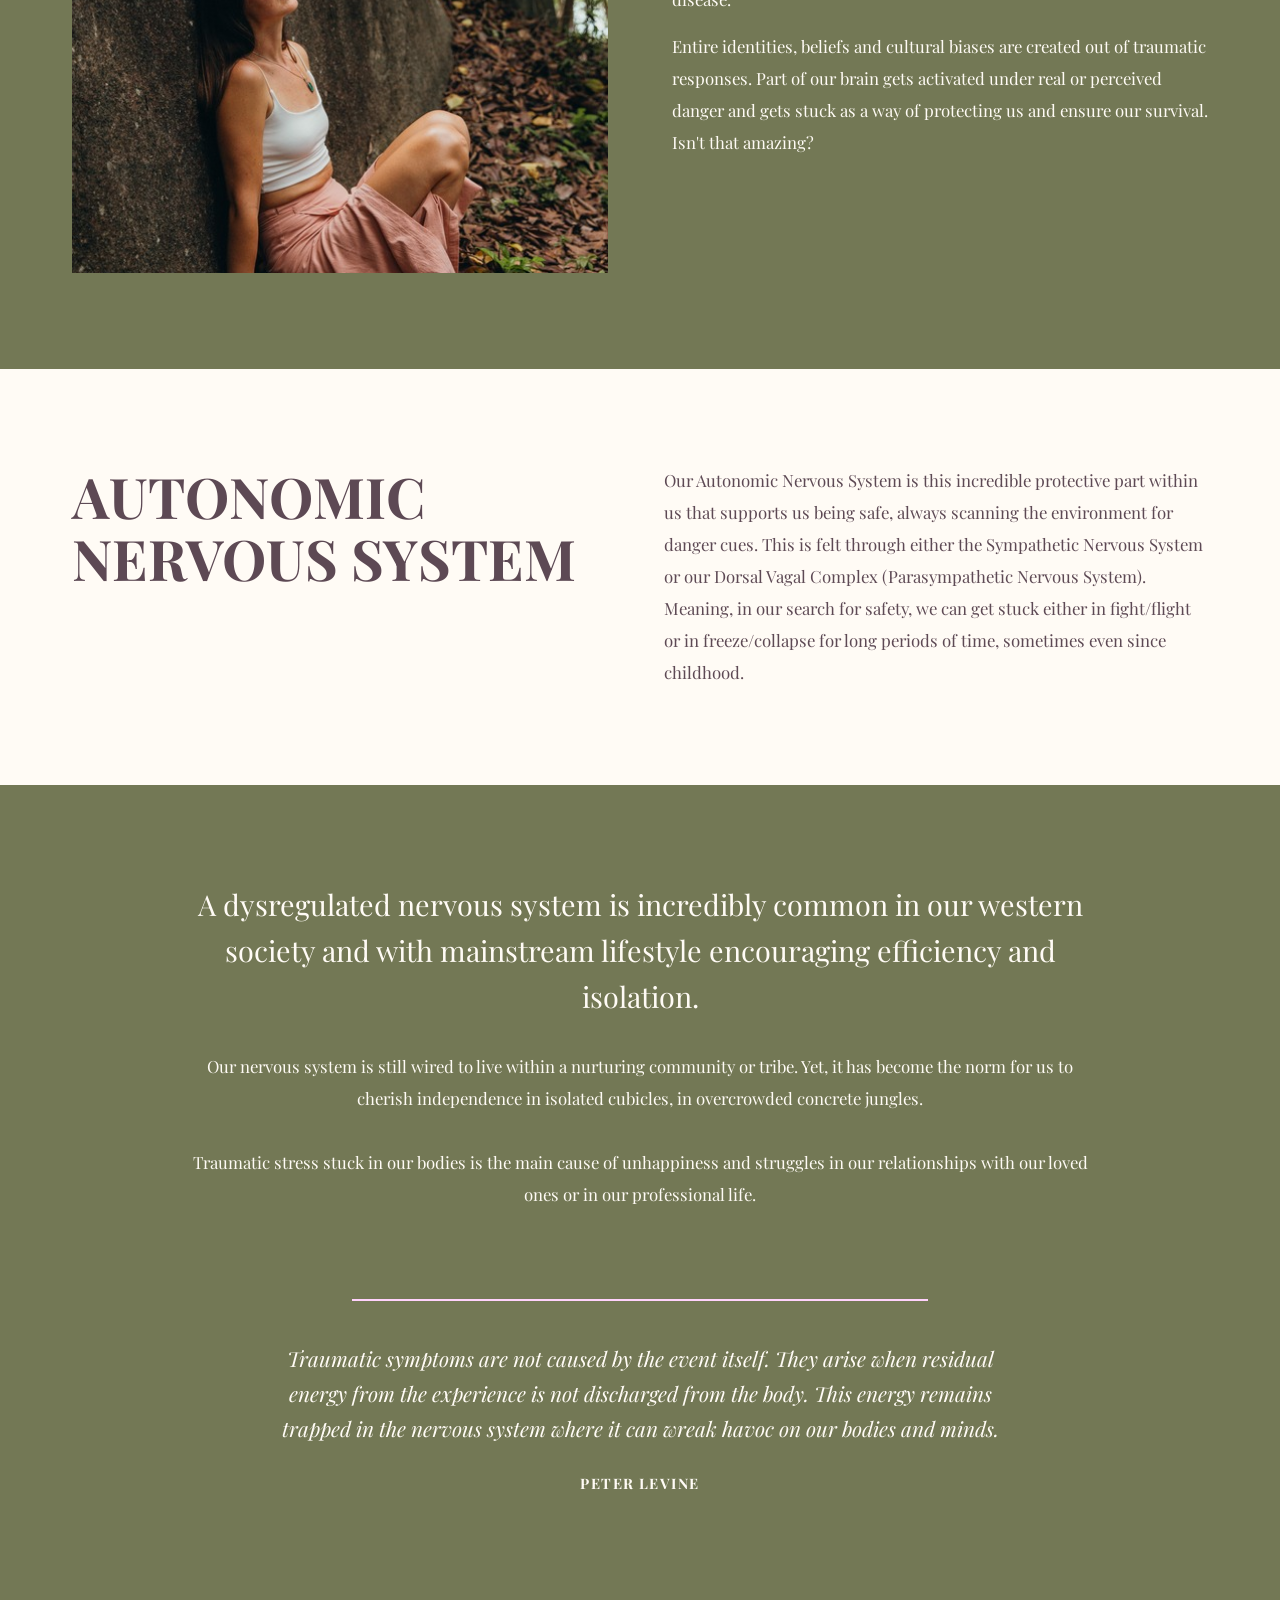
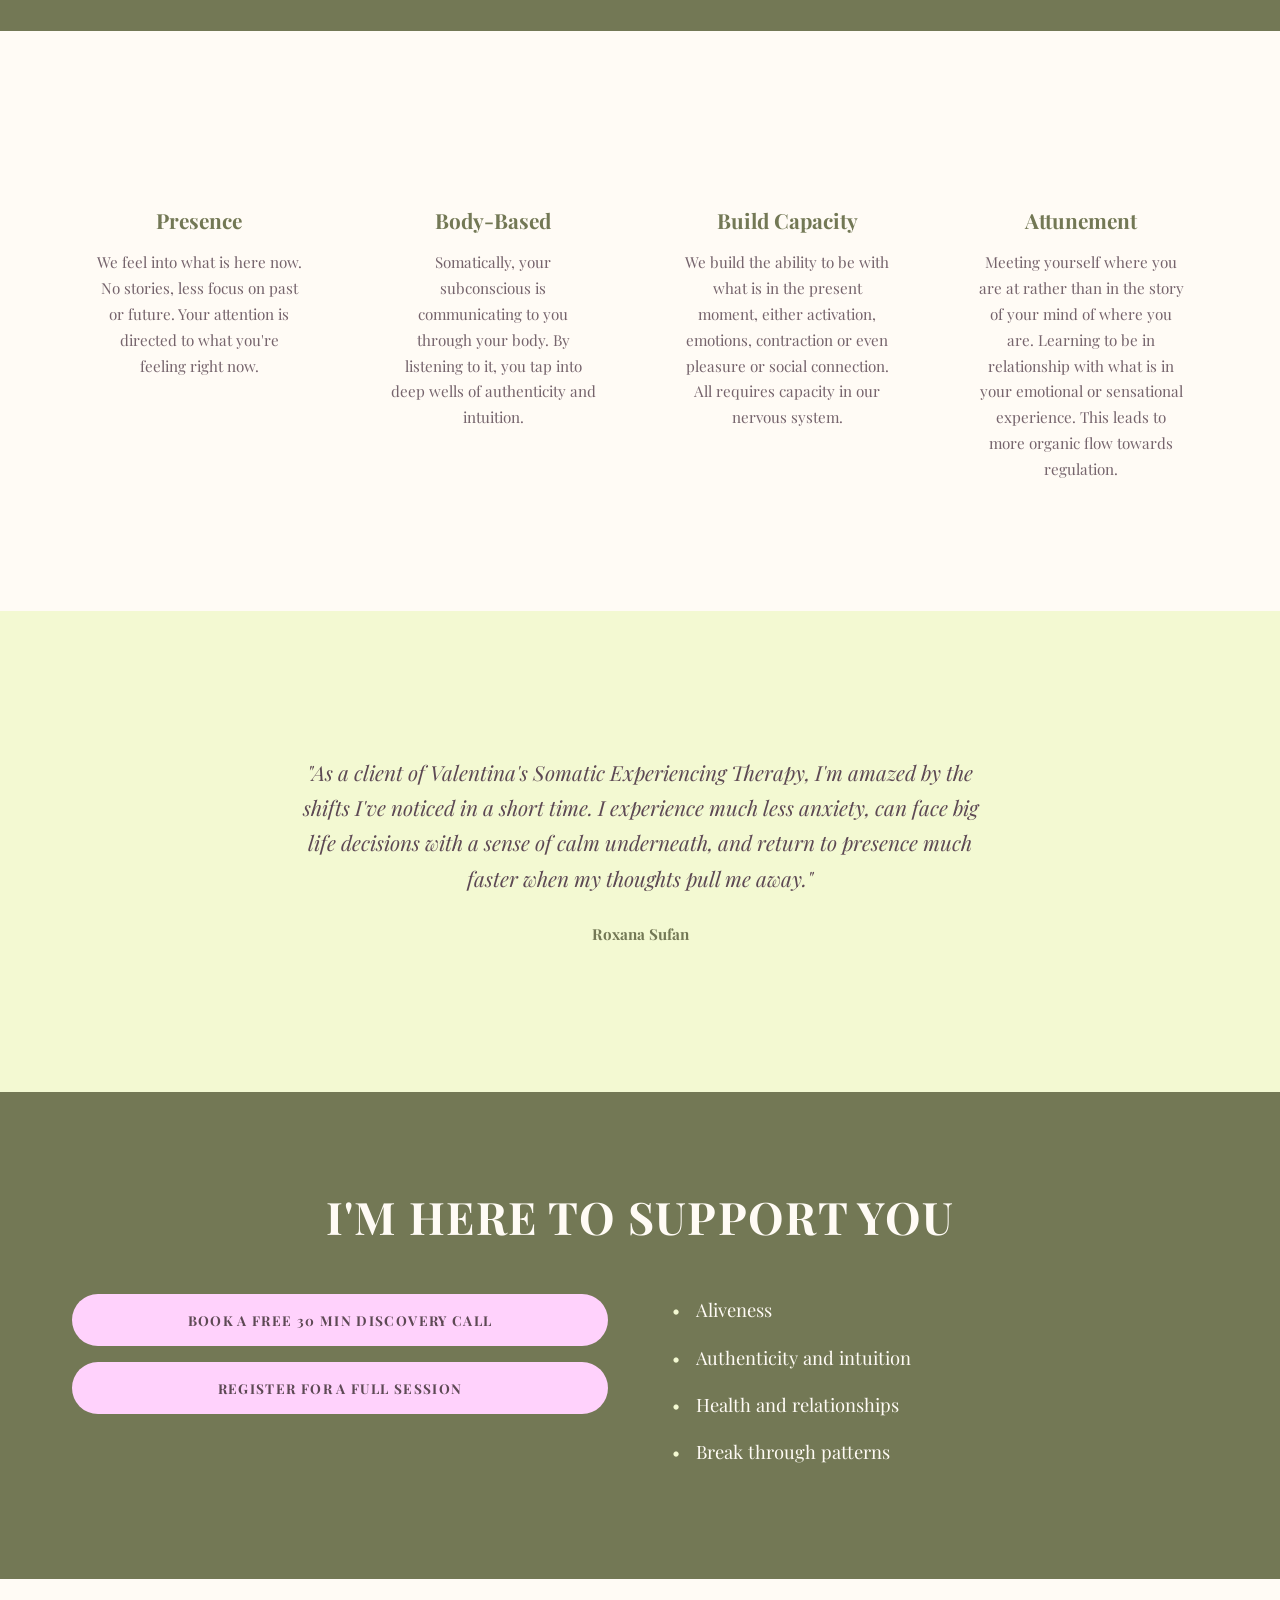
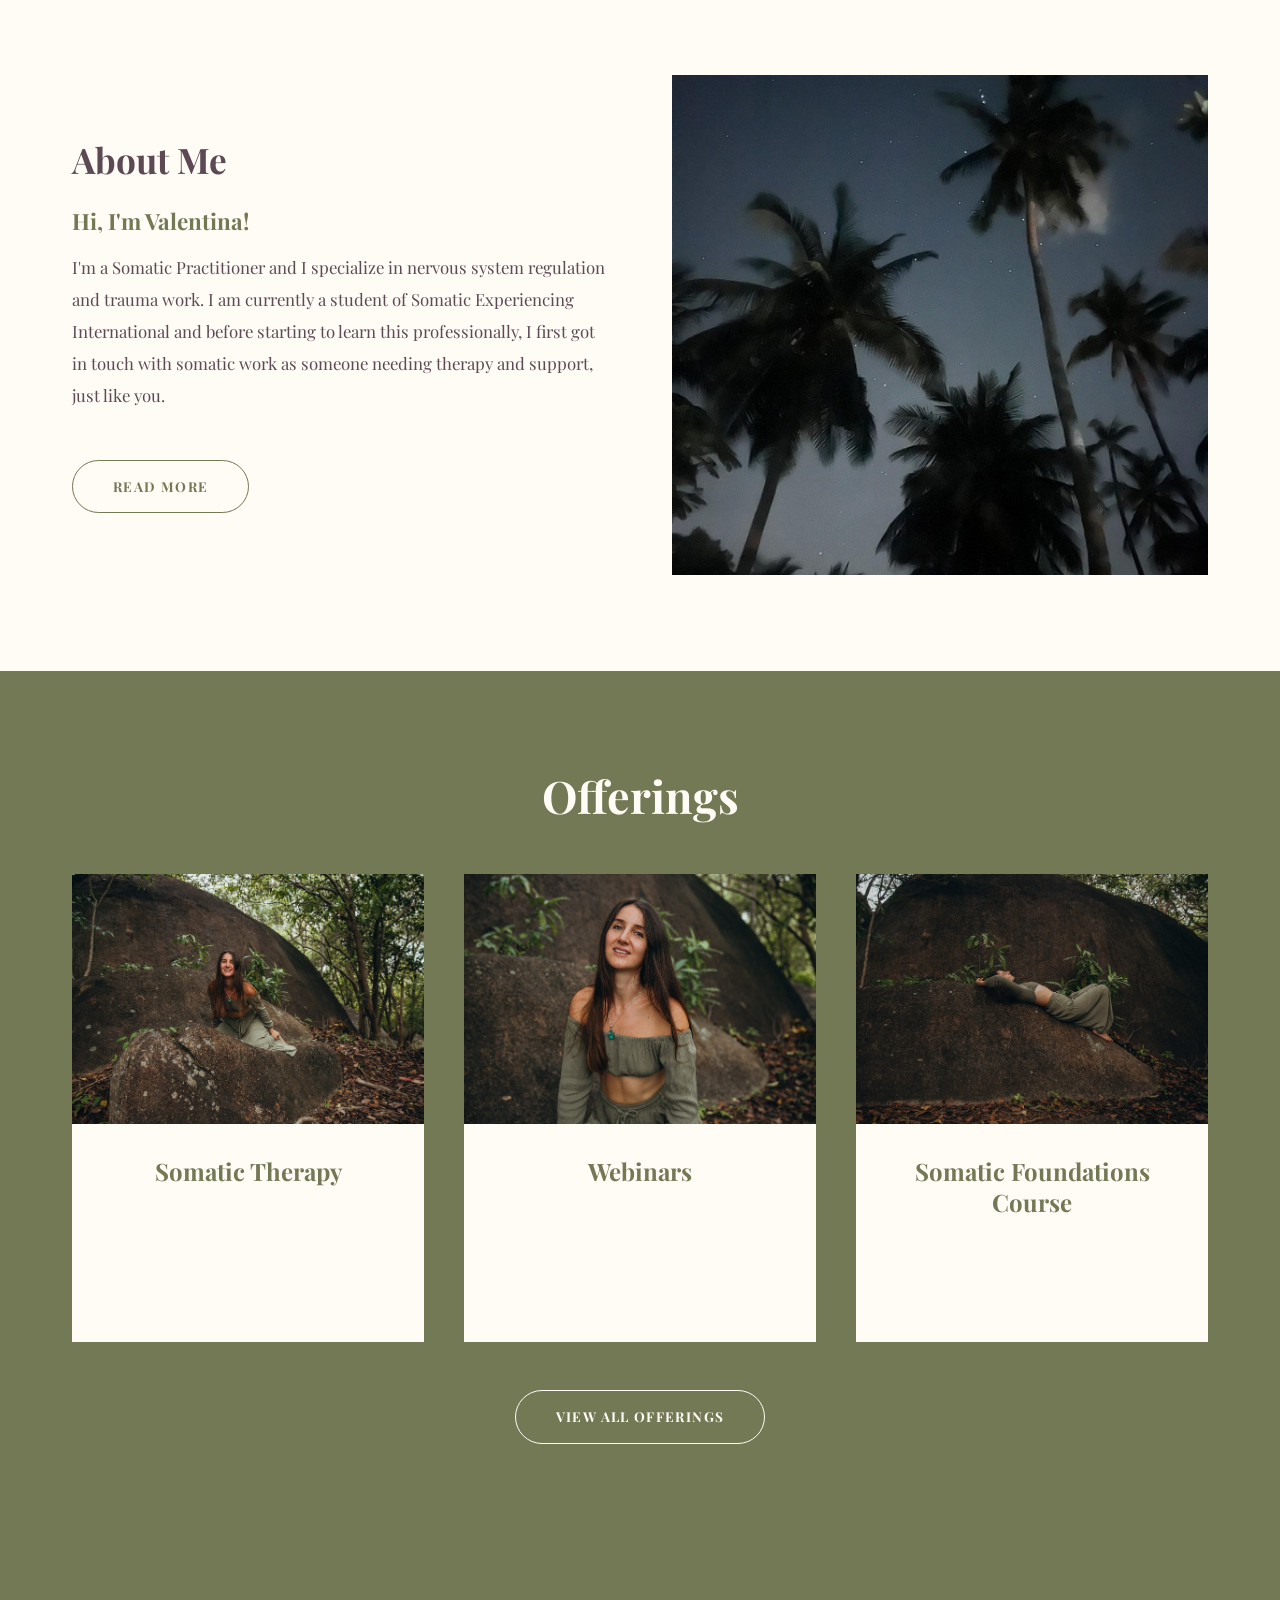
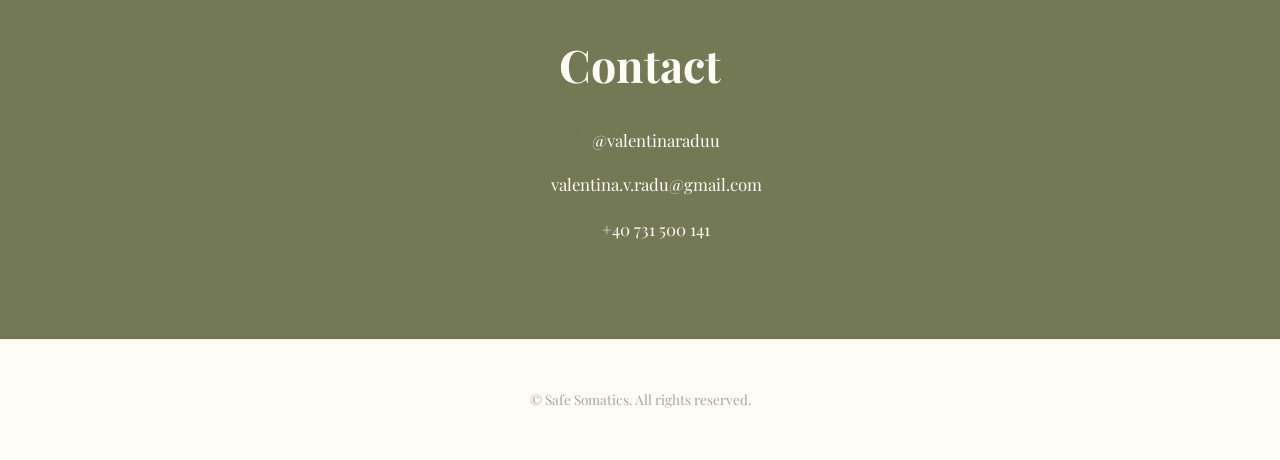
==== commit 16aa5829: "Switch to Playfair Display font and refine homepage layout to match original https://claude.ai/code/" ====
--- a/public/index.html
+++ b/public/index.html
@@ -28,8 +28,9 @@
     </div>
   </nav>
 
-  <!-- Section 0: Hero - bg=#737855 -->
+  <!-- Section 0: Hero - bg=#fffbf5 with olive shape -->
   <section class="hero">
+    <div class="hero-bg-shape"></div>
     <div class="hero-image-wrapper">
       <img src="images/fc639eb2a6c9636b2d09b9714f79477b.jpg" alt="Valentina - Somatic Practitioner" class="hero-image">
       <div class="hero-overlay">
@@ -90,12 +91,12 @@
   <!-- Section 4: There Is Nothing Wrong With You - bg=#737855 -->
   <section class="section section-olive">
     <div class="container">
+      <h2 class="section-title fade-in" style="text-transform: uppercase; letter-spacing: 0.03em;">There is nothing wrong with you</h2>
       <div class="split-section fade-in">
         <div class="split-image">
           <img src="images/db6b42a405c2244e88d3cf48be0952d9.jpg" alt="Healing and nature" loading="lazy">
         </div>
         <div class="split-content">
-          <h2>There is nothing wrong with you</h2>
           <p>Unhealed trauma is stored in our bodies.</p>
           <p>We experience this somatically in the form of sensations, behaviors, emotions, feelings, thoughts and sometimes even chronic pain and disease.</p>
           <p>Entire identities, beliefs and cultural biases are created out of traumatic responses. Part of our brain gets activated under real or perceived danger and gets stuck as a way of protecting us and ensure our survival. Isn't that amazing?</p>
@@ -105,11 +106,15 @@
   </section>
 
   <!-- Section 5: Autonomic Nervous System - bg=#fffbf5 -->
-  <section class="section section-cream">
-    <div class="container">
-      <div class="full-width-text fade-in">
-        <h2>Autonomic Nervous System</h2>
-        <p>Our Autonomic Nervous System is this incredible protective part within us that supports us being safe, always scanning the environment for danger cues. This is felt through either the Sympathetic Nervous System or our Dorsal Vagal Complex (Parasympathetic Nervous System). Meaning, in our search for safety, we can get stuck either in fight/flight or in freeze/collapse for long periods of time, sometimes even since childhood.</p>
+  <section class="section section-cream ans-section">
+    <div class="container">
+      <div class="ans-layout fade-in">
+        <div>
+          <h2 class="ans-heading">Autonomic Nervous System</h2>
+        </div>
+        <div>
+          <p>Our Autonomic Nervous System is this incredible protective part within us that supports us being safe, always scanning the environment for danger cues. This is felt through either the Sympathetic Nervous System or our Dorsal Vagal Complex (Parasympathetic Nervous System). Meaning, in our search for safety, we can get stuck either in fight/flight or in freeze/collapse for long periods of time, sometimes even since childhood.</p>
+        </div>
       </div>
     </div>
   </section>
@@ -167,26 +172,19 @@
   <section class="section section-olive support-section">
     <div class="container">
       <h2 class="section-title fade-in">I'm here to support you</h2>
-      <div class="benefits-grid fade-in">
-        <div class="benefit-card">
-          <h3>Aliveness</h3>
-          <p>Show up more fully in your life, connecting to a deeper sense of aliveness and presence.</p>
-        </div>
-        <div class="benefit-card">
-          <h3>Authenticity and Intuition</h3>
-          <p>Access your intuition and authentic desires.</p>
-        </div>
-        <div class="benefit-card">
-          <h3>Health and Relationships</h3>
-          <p>Improve your health and create thriving relationships in your personal and professional life.</p>
-        </div>
-        <div class="benefit-card">
-          <h3>Break Through Patterns</h3>
-          <p>Break through unconscious patterns of behaviours and relationships.</p>
-        </div>
-      </div>
-      <div class="text-center mt-3">
-        <a href="offerings.html" class="btn btn-outline" style="border-color: #fffbf5; color: #fffbf5;">Work with me</a>
+      <div class="support-layout fade-in">
+        <div class="support-cta">
+          <a href="offerings.html" class="btn btn-pink">Book a free 30 min discovery call</a>
+          <a href="offerings.html" class="btn btn-pink">Register for a full session</a>
+        </div>
+        <div>
+          <ul class="benefits-list">
+            <li>Aliveness</li>
+            <li>Authenticity and intuition</li>
+            <li>Health and relationships</li>
+            <li>Break through patterns</li>
+          </ul>
+        </div>
       </div>
     </div>
   </section>
@@ -199,7 +197,7 @@
           <img src="images/2a42270dc994eedb1f12a28c1052ec95.jpg" alt="Valentina" loading="lazy">
         </div>
         <div class="split-content">
-          <h2>About Me</h2>
+          <h2 style="text-transform: none; letter-spacing: normal;">About Me</h2>
           <h3 style="font-size: 1.4rem; color: #737855; margin-bottom: 1rem;">Hi, I'm Valentina!</h3>
           <p>I'm a Somatic Practitioner and I specialize in nervous system regulation and trauma work. I am currently a student of Somatic Experiencing International and before starting to learn this professionally, I first got in touch with somatic work as someone needing therapy and support, just like you.</p>
           <a href="about-me.html" class="btn btn-outline mt-2">Read more</a>
--- a/public/css/style.css
+++ b/public/css/style.css
@@ -8,7 +8,7 @@
      Light Pink:  #ffd2fc
    ============================================ */
 
-@import url('https://fonts.googleapis.com/css2?family=Cormorant+Garamond:ital,wght@0,300;0,400;0,500;0,600;0,700;1,300;1,400;1,500&family=Nunito+Sans:ital,wght@0,300;0,400;0,600;0,700;1,300;1,400&display=swap');
+@import url('https://fonts.googleapis.com/css2?family=Playfair+Display:ital,wght@0,400;0,700;1,400;1,700&display=swap');
 
 /* Reset & Base */
 *, *::before, *::after {
@@ -23,7 +23,7 @@
 }
 
 body {
-  font-family: 'Nunito Sans', sans-serif;
+  font-family: 'Playfair Display', serif;
   background-color: #fffbf5;
   color: #5d4954;
   line-height: 1.7;
@@ -31,8 +31,8 @@
 }
 
 h1, h2, h3, h4, h5, h6 {
-  font-family: 'Cormorant Garamond', serif;
-  font-weight: 400;
+  font-family: 'Playfair Display', serif;
+  font-weight: 700;
   line-height: 1.3;
   color: #5d4954;
 }
@@ -69,7 +69,7 @@
   right: 0;
   z-index: 1000;
   background-color: #737855;
-  border-bottom: 1px solid rgba(255, 251, 245, 0.1);
+  border-bottom: 1px solid rgba(0, 0, 0, 0.07);
   transition: box-shadow 0.3s ease;
 }
 
@@ -80,7 +80,8 @@
 .nav-inner {
   max-width: 1200px;
   margin: 0 auto;
-  padding: 0.75rem 2rem;
+  padding: 0 2rem;
+  height: 48px;
   display: flex;
   justify-content: flex-end;
   align-items: center;
@@ -94,7 +95,7 @@
 }
 
 .nav-links a {
-  font-family: 'Cormorant Garamond', serif;
+  font-family: 'Playfair Display', serif;
   font-size: 1rem;
   font-weight: 400;
   color: #fffbf5;
@@ -121,7 +122,7 @@
 
 .nav-links a.active {
   color: #fffbf5;
-  font-weight: 600;
+  font-weight: 700;
 }
 
 .nav-toggle {
@@ -146,23 +147,35 @@
    Hero Section
    ============================================ */
 .hero {
-  padding: 5rem 2rem 3rem;
-  background-color: #737855;
+  padding-top: 48px;
+  background-color: #fffbf5;
   display: flex;
   justify-content: center;
+  position: relative;
+  min-height: 90vh;
+}
+
+.hero-bg-shape {
+  position: absolute;
+  top: 48px;
+  left: 5%;
+  right: 5%;
+  bottom: 10%;
+  background-color: #737855;
 }
 
 .hero-image-wrapper {
   position: relative;
-  max-width: 900px;
-  width: 100%;
+  max-width: 700px;
+  width: 80%;
+  margin: 6rem auto 4rem;
+  z-index: 1;
 }
 
 .hero-image {
   width: 100%;
   height: auto;
   display: block;
-  border-radius: 0;
 }
 
 .hero-overlay {
@@ -172,19 +185,20 @@
 }
 
 .hero-overlay h1 {
-  font-size: 3.5rem;
+  font-size: 2.5rem;
+  font-weight: 700;
+  color: #f3f9d2;
+  line-height: 1.1;
+  margin-bottom: 0.5rem;
+}
+
+.hero-subtitle {
+  font-family: 'Playfair Display', serif;
+  font-size: 1rem;
   font-weight: 400;
   color: #fffbf5;
-  line-height: 1.1;
-  margin-bottom: 0.25rem;
-}
-
-.hero-subtitle {
-  font-family: 'Cormorant Garamond', serif;
-  font-size: 1.3rem;
-  font-style: italic;
-  font-weight: 400;
-  color: #f3f9d2;
+  letter-spacing: 0.25em;
+  text-transform: uppercase;
 }
 
 /* ============================================
@@ -194,9 +208,9 @@
   display: inline-block;
   padding: 0.9rem 2.5rem;
   border-radius: 50px;
-  font-family: 'Nunito Sans', sans-serif;
+  font-family: 'Playfair Display', serif;
   font-size: 0.85rem;
-  font-weight: 600;
+  font-weight: 700;
   letter-spacing: 0.1em;
   text-transform: uppercase;
   transition: all 0.3s ease;
@@ -228,6 +242,18 @@
   transform: translateY(-2px);
 }
 
+.btn-pink {
+  background-color: #ffd2fc;
+  color: #5d4954;
+  border: none;
+}
+
+.btn-pink:hover {
+  background-color: #f3f9d2;
+  color: #5d4954;
+  transform: translateY(-2px);
+}
+
 .btn-group {
   display: flex;
   gap: 1rem;
@@ -242,6 +268,12 @@
   padding: 6rem 0;
 }
 
+.section-tall {
+  min-height: 768px;
+  display: flex;
+  align-items: center;
+}
+
 .section-olive {
   background-color: #737855;
   color: #fffbf5;
@@ -278,7 +310,7 @@
   font-size: 2.8rem;
   text-align: center;
   margin-bottom: 1.5rem;
-  font-weight: 400;
+  font-weight: 700;
 }
 
 .section-text {
@@ -298,25 +330,25 @@
   grid-template-columns: 1fr 1fr;
   gap: 4rem;
   align-items: center;
+  min-height: 600px;
 }
 
 .welcome-image img {
-  border-radius: 20px;
   object-fit: cover;
   width: 100%;
-  height: 500px;
-  margin: 0 auto;
+  height: 550px;
 }
 
 .welcome-content h2 {
-  font-size: 2.5rem;
+  font-size: 2.2rem;
   margin-bottom: 1.5rem;
   text-transform: uppercase;
   letter-spacing: 0.05em;
+  font-weight: 700;
 }
 
 .welcome-content p {
-  font-size: 1.05rem;
+  font-size: 1.1rem;
   line-height: 1.9;
   margin-bottom: 1rem;
 }
@@ -325,39 +357,55 @@
    What Is Somatic Therapy
    ============================================ */
 .what-is-grid {
-  display: grid;
-  grid-template-columns: repeat(3, 1fr);
-  gap: 2.5rem;
+  display: flex;
+  flex-direction: column;
+  gap: 3rem;
   margin-top: 3rem;
+  max-width: 700px;
+  margin-left: auto;
+  margin-right: auto;
 }
 
 .what-is-card {
   text-align: center;
-  padding: 2.5rem 2rem;
-  background: rgba(255, 251, 245, 0.1);
-  border-radius: 20px;
-  border: 1px solid rgba(255, 251, 245, 0.15);
+  padding: 2rem;
+  position: relative;
+}
+
+.what-is-card + .what-is-card::before {
+  content: '';
+  display: block;
+  width: 60px;
+  height: 2px;
+  background-color: rgba(255, 210, 252, 0.4);
+  margin: 0 auto;
+  position: absolute;
+  top: -1.5rem;
+  left: 50%;
+  transform: translateX(-50%);
 }
 
 .what-is-card h3 {
-  font-size: 1.4rem;
-  margin-bottom: 1rem;
+  font-size: 1.5rem;
+  margin-bottom: 0.75rem;
+  color: #fffbf5;
+  font-weight: 700;
+}
+
+.what-is-card p {
+  font-size: 1rem;
+  line-height: 1.7;
   color: #f3f9d2;
-}
-
-.what-is-card p {
-  font-size: 0.95rem;
-  line-height: 1.7;
-  opacity: 0.9;
 }
 
 .what-is-description {
   text-align: center;
   max-width: 800px;
   margin: 0 auto;
-  font-size: 1.05rem;
-  line-height: 1.8;
+  font-size: 1.15rem;
+  line-height: 1.9;
   padding: 2rem;
+  color: #5d4954;
 }
 
 /* ============================================
@@ -379,15 +427,16 @@
 }
 
 .split-image img {
-  border-radius: 20px;
   object-fit: cover;
   width: 100%;
   height: 500px;
 }
 
 .split-content h2 {
-  font-size: 2.5rem;
+  font-size: 2.2rem;
   margin-bottom: 1.5rem;
+  text-transform: uppercase;
+  letter-spacing: 0.03em;
 }
 
 .split-content p {
@@ -397,6 +446,31 @@
 }
 
 /* ============================================
+   Autonomic Nervous System Section
+   ============================================ */
+.ans-section .ans-heading {
+  font-size: 3.5rem;
+  text-transform: uppercase;
+  line-height: 1.1;
+  margin-bottom: 2rem;
+  font-weight: 700;
+  color: #5d4954;
+}
+
+.ans-layout {
+  display: grid;
+  grid-template-columns: 1fr 1fr;
+  gap: 3rem;
+  align-items: start;
+}
+
+.ans-layout p {
+  font-size: 1.05rem;
+  line-height: 1.9;
+  color: #5d4954;
+}
+
+/* ============================================
    Nervous System / Quote Section
    ============================================ */
 .full-width-text {
@@ -406,7 +480,7 @@
 }
 
 .full-width-text h2 {
-  font-size: 2rem;
+  font-size: 1.8rem;
   line-height: 1.6;
   font-weight: 400;
   margin-bottom: 2rem;
@@ -415,6 +489,15 @@
 .full-width-text p {
   font-size: 1.05rem;
   line-height: 1.9;
+}
+
+.quote-divider {
+  width: 100%;
+  max-width: 800px;
+  height: 2px;
+  background-color: #ffd2fc;
+  margin: 3rem auto;
+  border: none;
 }
 
 .quote-block {
@@ -422,7 +505,7 @@
   margin: 3rem auto 0;
   padding: 2.5rem;
   text-align: center;
-  font-family: 'Cormorant Garamond', serif;
+  font-family: 'Playfair Display', serif;
   font-size: 1.3rem;
   font-style: italic;
   line-height: 1.7;
@@ -430,23 +513,21 @@
 }
 
 .quote-block::before {
-  content: '\201C';
-  font-size: 5rem;
-  position: absolute;
-  top: -1rem;
-  left: 50%;
-  transform: translateX(-50%);
-  opacity: 0.2;
-  font-style: normal;
+  content: '';
+  display: block;
+  width: 80%;
+  height: 2px;
+  background-color: #ffd2fc;
+  margin: 0 auto 2.5rem;
 }
 
 .quote-author {
   display: block;
   margin-top: 1.5rem;
-  font-family: 'Nunito Sans', sans-serif;
+  font-family: 'Playfair Display', serif;
   font-size: 0.9rem;
   font-style: normal;
-  font-weight: 600;
+  font-weight: 700;
   letter-spacing: 0.1em;
   text-transform: uppercase;
 }
@@ -457,27 +538,20 @@
 .pillars-grid {
   display: grid;
   grid-template-columns: repeat(4, 1fr);
-  gap: 2rem;
+  gap: 2.5rem;
   margin-top: 3rem;
 }
 
 .pillar-card {
   text-align: center;
-  padding: 2.5rem 1.5rem;
-  border-radius: 20px;
-  background: rgba(115, 120, 85, 0.05);
-  border: 1px solid rgba(115, 120, 85, 0.1);
-  transition: transform 0.3s ease;
-}
-
-.pillar-card:hover {
-  transform: translateY(-5px);
+  padding: 2rem 1.5rem;
 }
 
 .pillar-card h4 {
   font-size: 1.3rem;
   margin-bottom: 1rem;
   color: #737855;
+  font-weight: 700;
 }
 
 .pillar-card p {
@@ -487,14 +561,74 @@
 }
 
 /* ============================================
+   Featured Testimonial
+   ============================================ */
+.testimonial-featured {
+  max-width: 800px;
+  margin: 0 auto;
+  padding: 3rem;
+  text-align: center;
+}
+
+.testimonial-featured p {
+  font-family: 'Playfair Display', serif;
+  font-size: 1.3rem;
+  font-style: italic;
+  line-height: 1.7;
+  margin-bottom: 1.5rem;
+  color: #5d4954;
+}
+
+.testimonial-author {
+  font-weight: 700;
+  font-style: normal;
+  color: #737855;
+  font-size: 0.95rem;
+}
+
+/* ============================================
    Support / Benefits Section
    ============================================ */
-.support-section h2 {
-  text-align: center;
-  font-size: 2.8rem;
-  margin-bottom: 3rem;
-}
-
+.support-section .section-title {
+  text-transform: uppercase;
+  letter-spacing: 0.03em;
+}
+
+.support-layout {
+  display: grid;
+  grid-template-columns: 1fr 1fr;
+  gap: 4rem;
+  align-items: start;
+  margin-top: 3rem;
+}
+
+.support-cta .btn {
+  display: block;
+  margin-bottom: 1rem;
+  text-align: center;
+}
+
+.benefits-list {
+  list-style: none;
+  padding: 0;
+}
+
+.benefits-list li {
+  font-size: 1.15rem;
+  margin-bottom: 1rem;
+  padding-left: 1.5rem;
+  position: relative;
+  color: #fffbf5;
+}
+
+.benefits-list li::before {
+  content: '\2022';
+  position: absolute;
+  left: 0;
+  color: #f3f9d2;
+}
+
+/* Legacy benefits-grid for other pages */
 .benefits-grid {
   display: grid;
   grid-template-columns: repeat(2, 1fr);
@@ -505,20 +639,12 @@
 
 .benefit-card {
   padding: 2rem;
-  border-radius: 20px;
-  background: #fffbf5;
-  border: 1px solid rgba(115, 120, 85, 0.1);
-  transition: box-shadow 0.3s ease;
-}
-
-.benefit-card:hover {
-  box-shadow: 0 8px 30px rgba(93, 73, 84, 0.08);
 }
 
 .benefit-card h3 {
   font-size: 1.4rem;
   margin-bottom: 0.75rem;
-  color: #737855;
+  color: #f3f9d2;
 }
 
 .benefit-card p {
@@ -537,7 +663,6 @@
 }
 
 .about-image img {
-  border-radius: 20px;
   object-fit: cover;
   width: 100%;
   position: sticky;
@@ -569,14 +694,12 @@
   margin: 0 auto 3rem;
   padding: 3rem;
   background: #fffbf5;
-  border-radius: 20px;
-  border: 1px solid rgba(115, 120, 85, 0.1);
   position: relative;
 }
 
 .testimonial-card::before {
   content: '\201C';
-  font-family: 'Cormorant Garamond', serif;
+  font-family: 'Playfair Display', serif;
   font-size: 5rem;
   color: #737855;
   opacity: 0.2;
@@ -594,34 +717,10 @@
   padding-top: 1rem;
 }
 
-.testimonial-author {
-  font-weight: 700;
-  font-style: normal;
-  color: #737855;
-  font-size: 0.95rem;
-}
-
 .testimonial-role {
   font-style: normal;
   font-size: 0.85rem;
   opacity: 0.7;
-}
-
-.testimonial-featured {
-  max-width: 800px;
-  margin: 0 auto;
-  padding: 3rem;
-  text-align: center;
-  background: rgba(115, 120, 85, 0.05);
-  border-radius: 20px;
-}
-
-.testimonial-featured p {
-  font-family: 'Cormorant Garamond', serif;
-  font-size: 1.3rem;
-  font-style: italic;
-  line-height: 1.7;
-  margin-bottom: 1.5rem;
 }
 
 /* ============================================
@@ -636,16 +735,13 @@
 
 .offering-card {
   text-align: center;
-  border-radius: 20px;
   overflow: hidden;
   background: #fffbf5;
-  border: 1px solid rgba(115, 120, 85, 0.1);
-  transition: transform 0.3s ease, box-shadow 0.3s ease;
+  transition: transform 0.3s ease;
 }
 
 .offering-card:hover {
   transform: translateY(-5px);
-  box-shadow: 0 10px 30px rgba(93, 73, 84, 0.1);
 }
 
 .offering-card-image {
@@ -808,8 +904,20 @@
     order: -1;
   }
 
-  .hero h1 {
-    font-size: 3rem;
+  .hero-overlay h1 {
+    font-size: 2rem;
+  }
+
+  .ans-section .ans-heading {
+    font-size: 2.5rem;
+  }
+
+  .ans-layout {
+    grid-template-columns: 1fr;
+  }
+
+  .support-layout {
+    grid-template-columns: 1fr;
   }
 }
 
@@ -836,11 +944,11 @@
   }
 
   .hero {
-    padding: 4.5rem 1rem 2rem;
+    min-height: 60vh;
   }
 
   .hero-overlay h1 {
-    font-size: 2rem;
+    font-size: 1.8rem;
   }
 
   .hero-overlay {
@@ -849,7 +957,7 @@
   }
 
   .hero-subtitle {
-    font-size: 1rem;
+    font-size: 0.85rem;
   }
 
   .section {
@@ -861,7 +969,7 @@
   }
 
   .what-is-grid {
-    grid-template-columns: 1fr;
+    gap: 2rem;
   }
 
   .offerings-grid {
@@ -895,11 +1003,15 @@
   .about-image img {
     position: static;
   }
+
+  .welcome-image img {
+    height: 350px;
+  }
 }
 
 @media (max-width: 480px) {
   .hero-overlay h1 {
-    font-size: 1.6rem;
+    font-size: 1.4rem;
   }
 
   .btn-group {
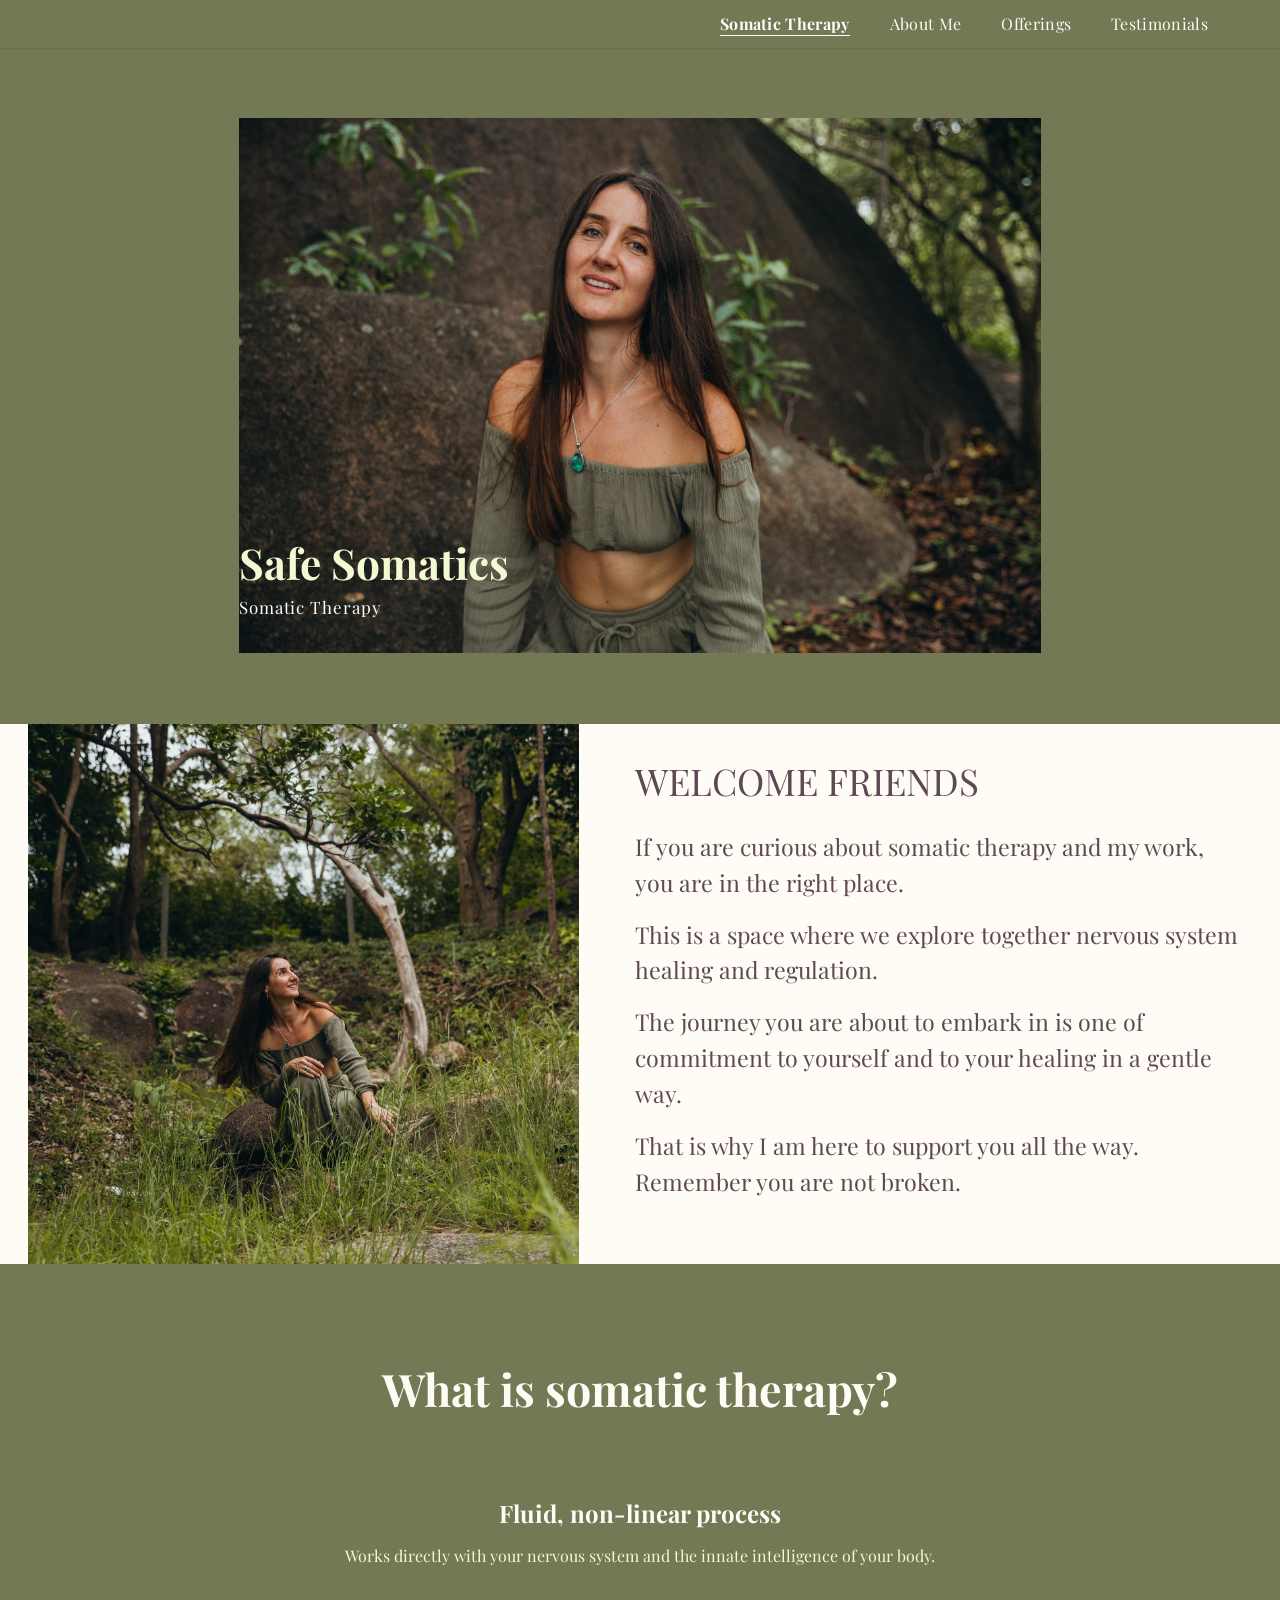
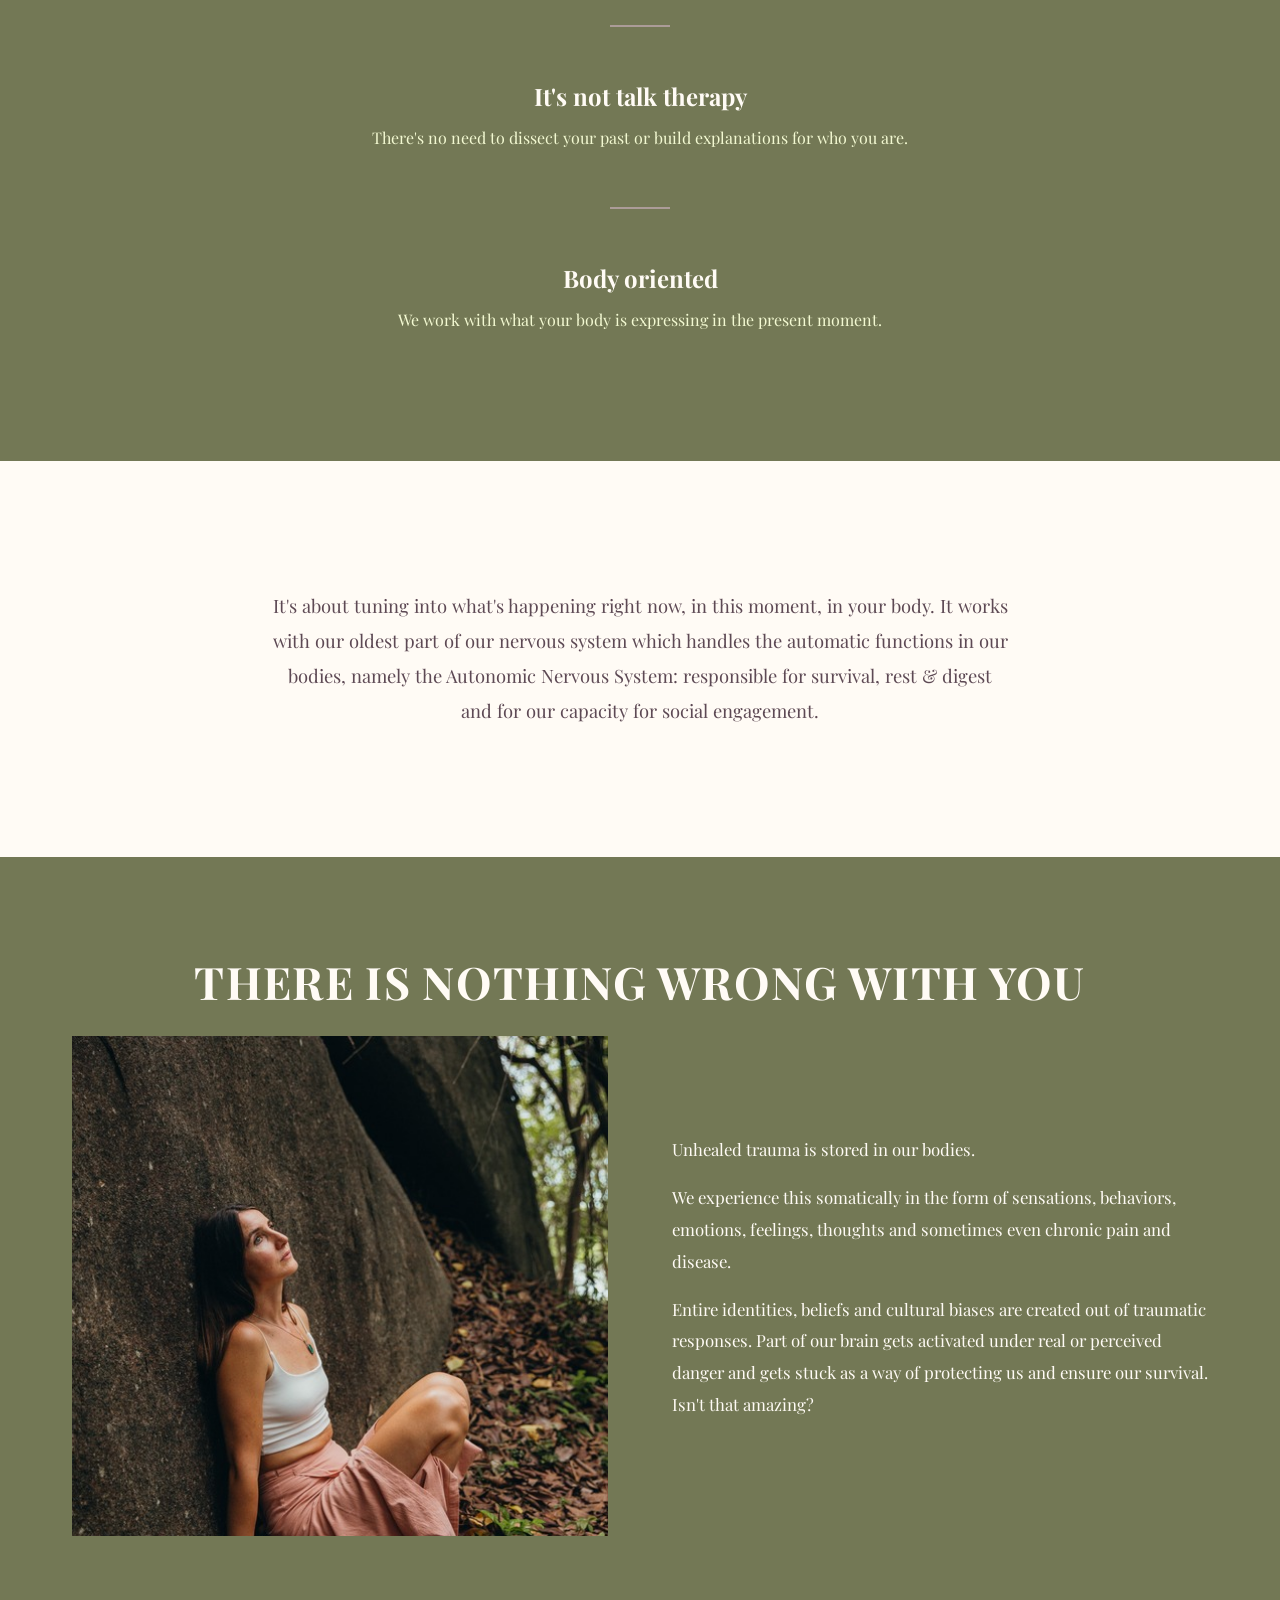
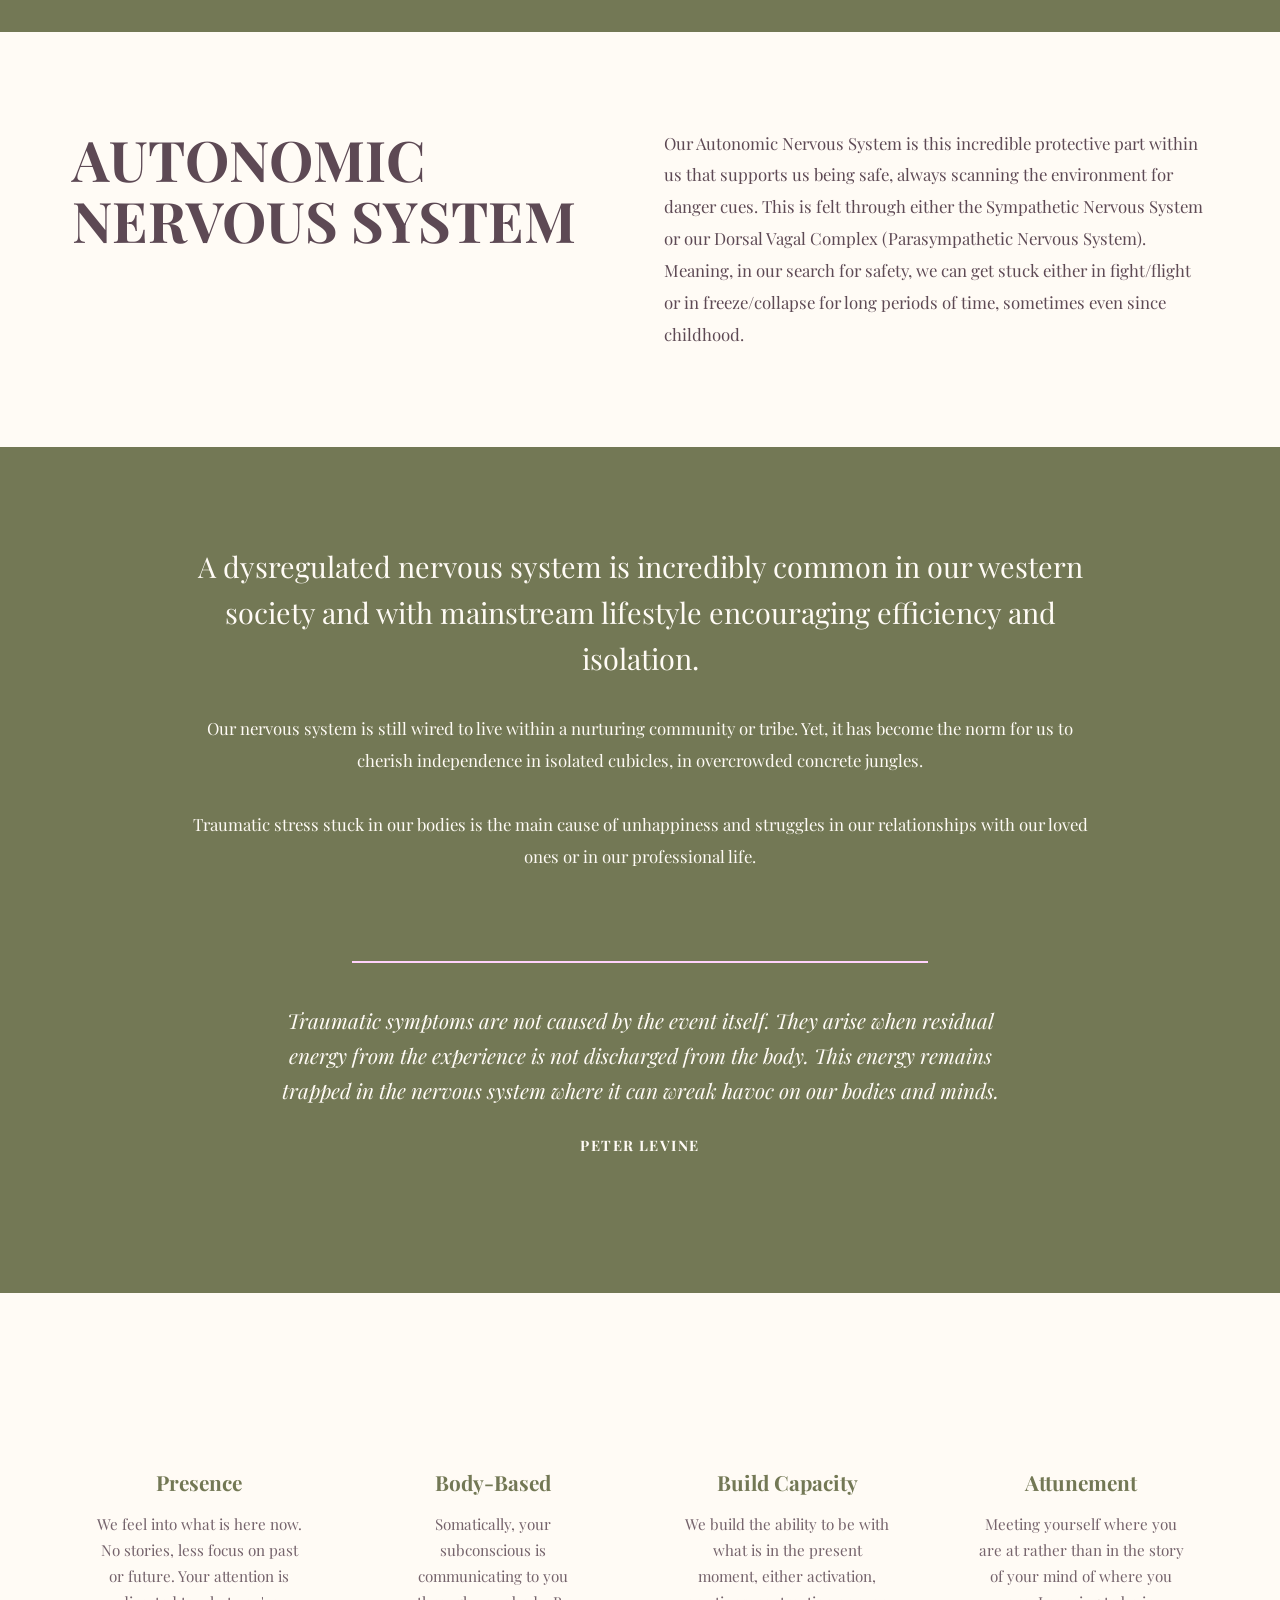
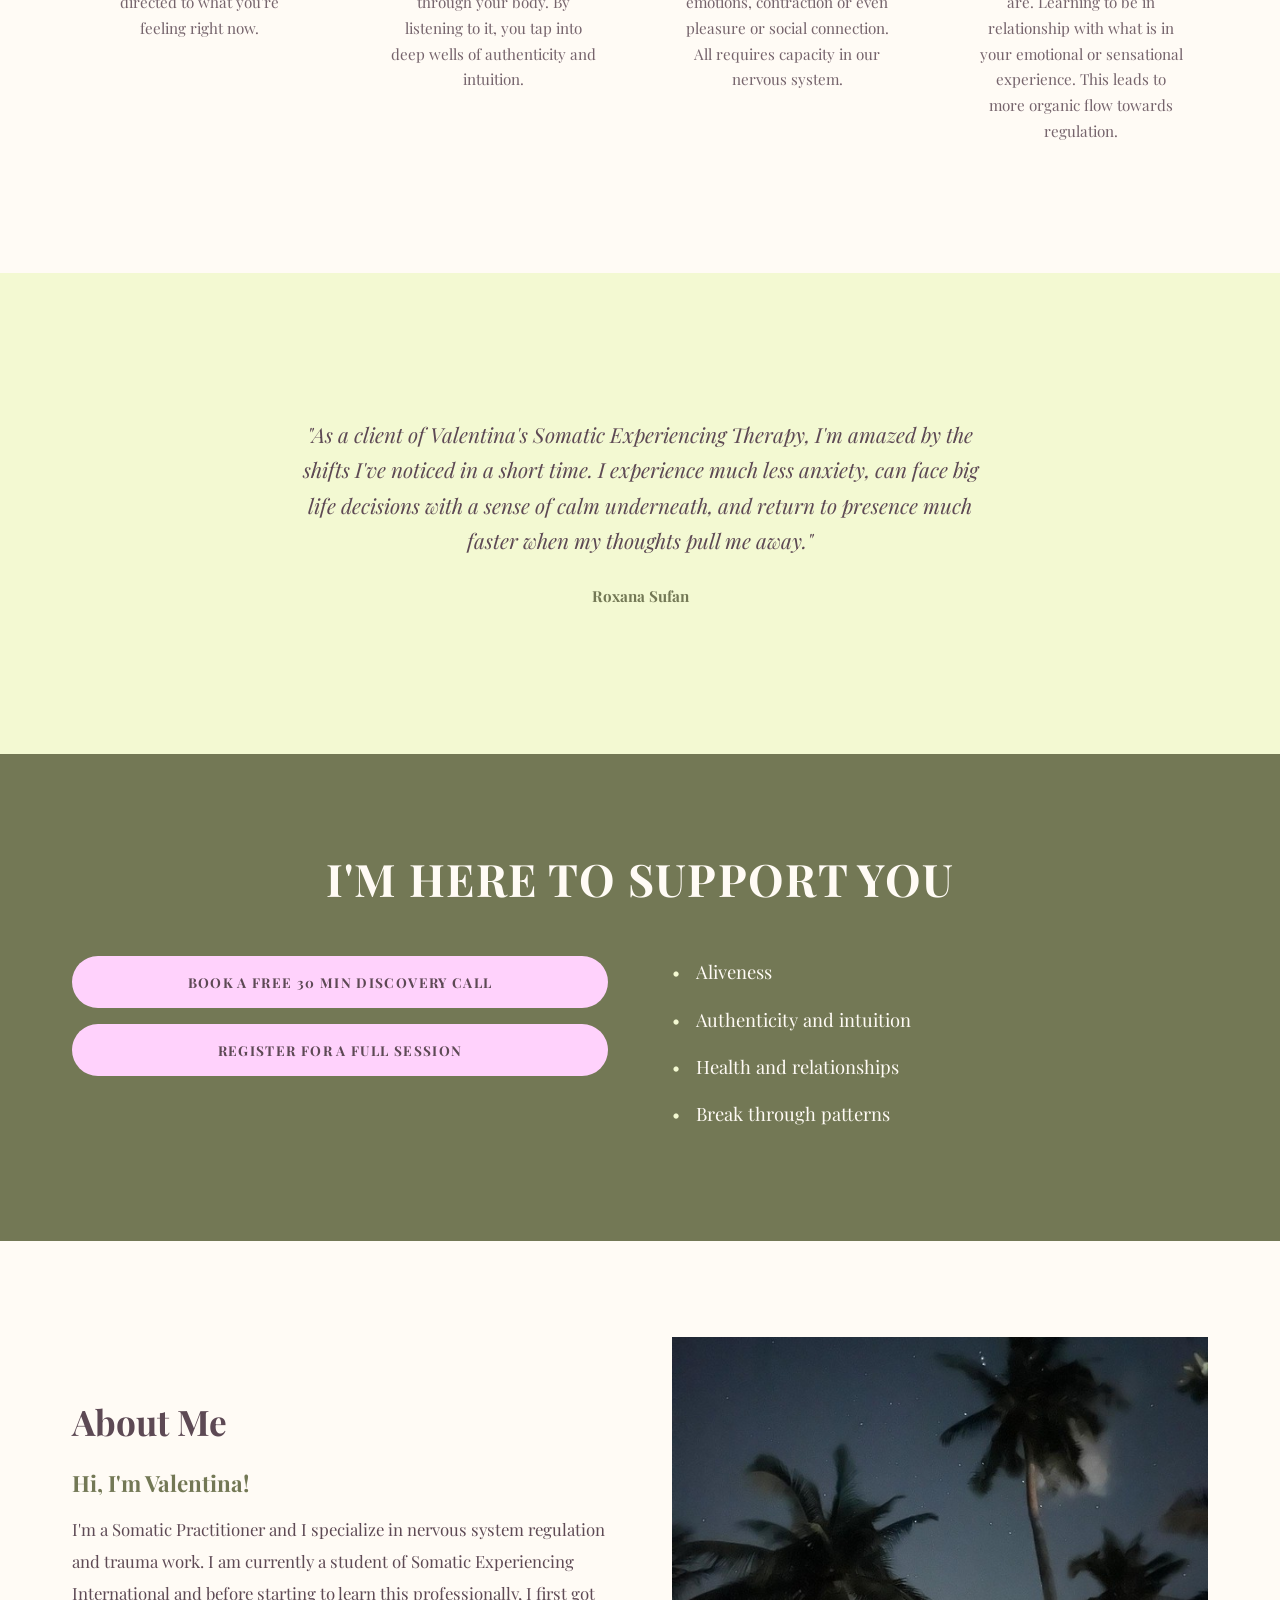
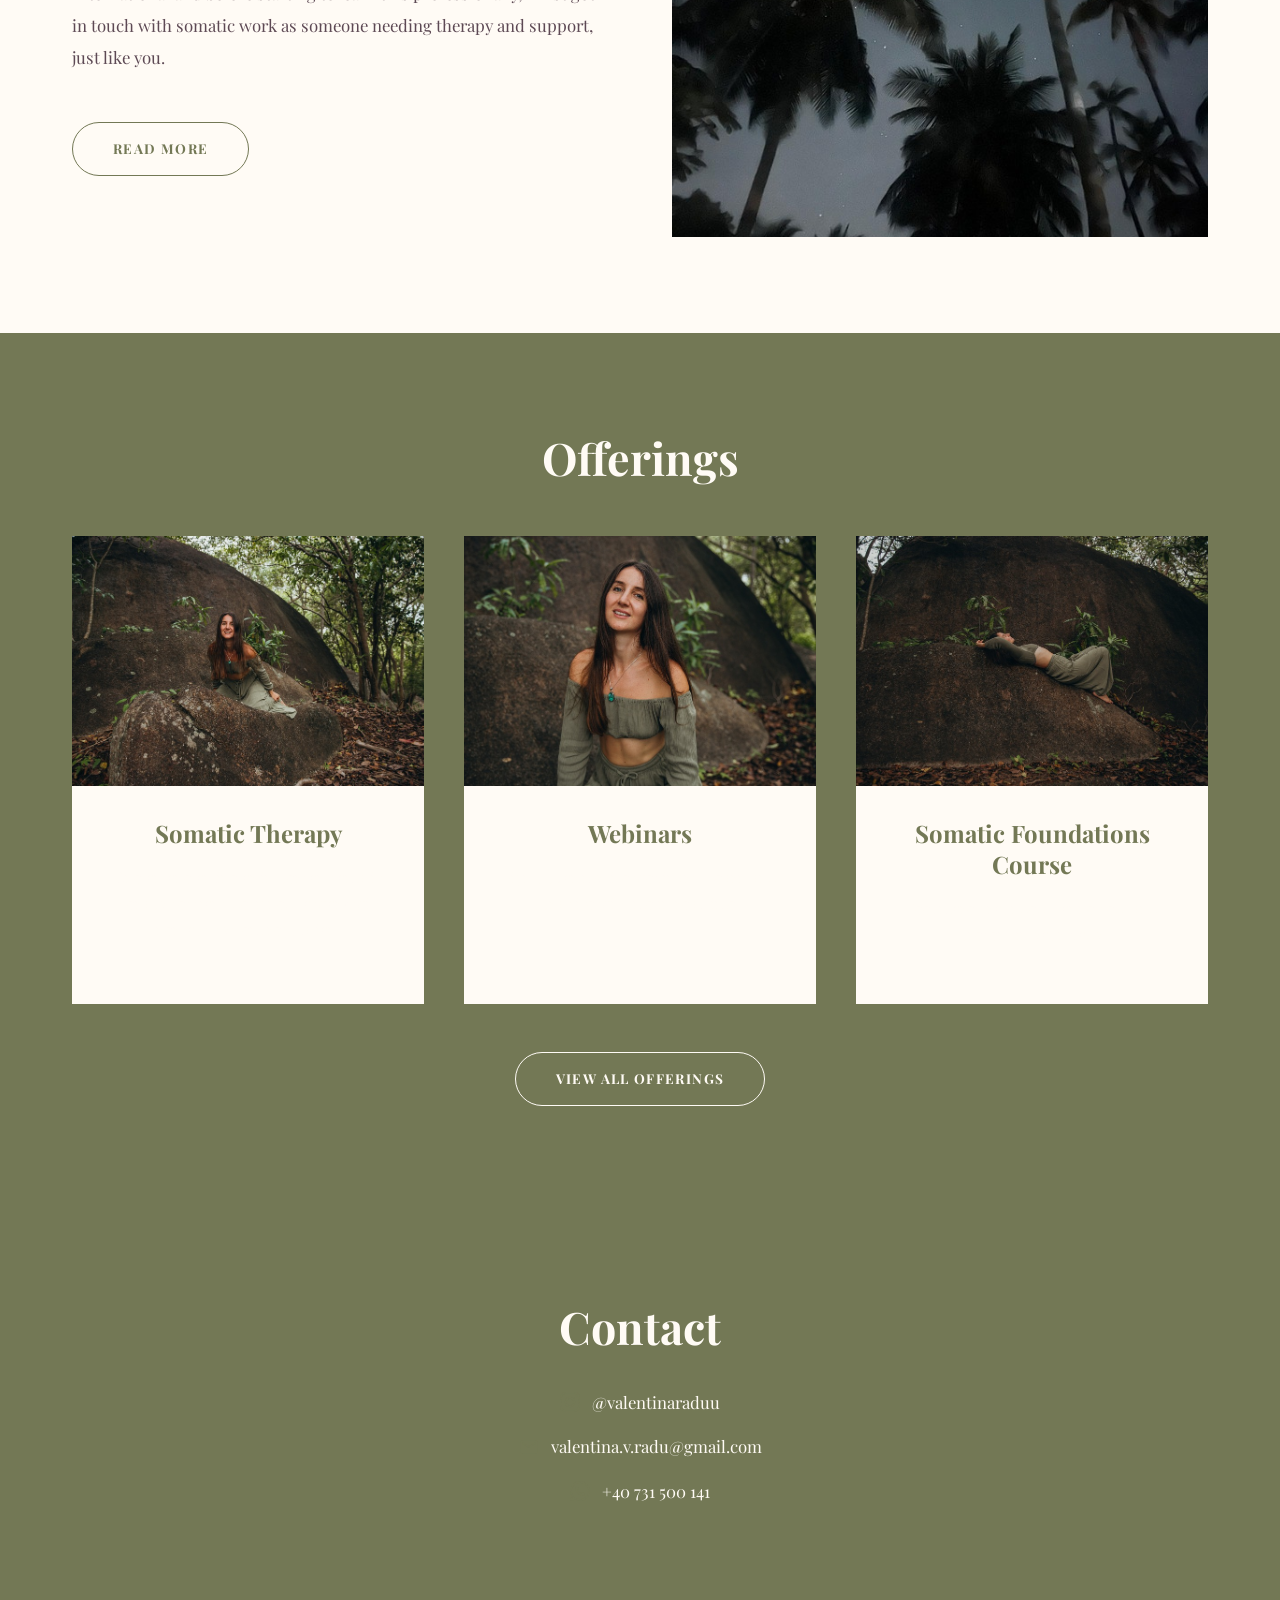
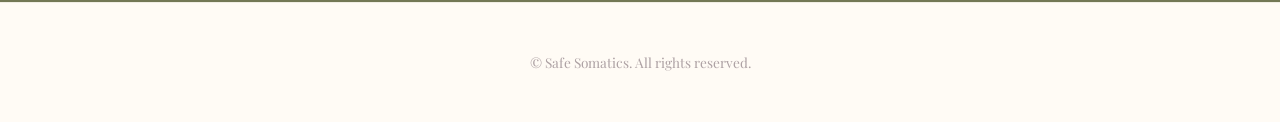
==== commit 2fc58be3: "Rebuild hero + welcome sections from original pixel measurements Hero: cream bg with olive shape fil" ====
--- a/public/index.html
+++ b/public/index.html
@@ -28,32 +28,32 @@
     </div>
   </nav>
 
-  <!-- Section 0: Hero - bg=#fffbf5 with olive shape -->
+  <!-- Section 0: Hero - bg=#fffbf5, olive shape behind photo -->
   <section class="hero">
     <div class="hero-bg-shape"></div>
-    <div class="hero-image-wrapper">
-      <img src="images/fc639eb2a6c9636b2d09b9714f79477b.jpg" alt="Valentina - Somatic Practitioner" class="hero-image">
-      <div class="hero-overlay">
-        <h1>Safe Somatics</h1>
-        <p class="hero-subtitle">Somatic Therapy</p>
+    <div class="hero-inner">
+      <div class="hero-image-wrapper">
+        <img src="images/fc639eb2a6c9636b2d09b9714f79477b.jpg" alt="Valentina - Somatic Practitioner" class="hero-image">
+        <div class="hero-overlay">
+          <h1>Safe Somatics</h1>
+          <p class="hero-subtitle">Somatic Therapy</p>
+        </div>
       </div>
     </div>
   </section>
 
   <!-- Section 1: Welcome - bg=#fffbf5 -->
-  <section class="section section-cream">
-    <div class="container">
-      <div class="welcome fade-in">
-        <div class="welcome-image">
-          <img src="images/82639a7b626bb3e5f8b49b3dd515896f.jpg" alt="Valentina - Somatic Practitioner" loading="lazy">
-        </div>
-        <div class="welcome-content">
-          <h2>Welcome Friends</h2>
-          <p>If you are curious about somatic therapy and my work, you are in the right place.</p>
-          <p>This is a space where we explore together nervous system healing and regulation.</p>
-          <p>The journey you are about to embark in is one of commitment to yourself and to your healing in a gentle way.</p>
-          <p>That is why I am here to support you all the way. Remember you are not broken.</p>
-        </div>
+  <section class="section section-cream" style="padding: 0;">
+    <div class="welcome fade-in">
+      <div class="welcome-image">
+        <img src="images/82639a7b626bb3e5f8b49b3dd515896f.jpg" alt="Valentina - Somatic Practitioner" loading="lazy">
+      </div>
+      <div class="welcome-content">
+        <h2>Welcome Friends</h2>
+        <p>If you are curious about somatic therapy and my work, you are in the right place.</p>
+        <p>This is a space where we explore together nervous system healing and regulation.</p>
+        <p>The journey you are about to embark in is one of commitment to yourself and to your healing in a gentle way.</p>
+        <p>That is why I am here to support you all the way. Remember you are not broken.</p>
       </div>
     </div>
   </section>
--- a/public/css/style.css
+++ b/public/css/style.css
@@ -149,27 +149,32 @@
 .hero {
   padding-top: 48px;
   background-color: #fffbf5;
-  display: flex;
-  justify-content: center;
   position: relative;
-  min-height: 90vh;
+  overflow: hidden;
 }
 
 .hero-bg-shape {
   position: absolute;
   top: 48px;
-  left: 5%;
-  right: 5%;
-  bottom: 10%;
+  left: 0;
+  right: 0;
+  bottom: 0;
   background-color: #737855;
+}
+
+.hero-inner {
+  position: relative;
+  z-index: 1;
+  max-width: 1512px;
+  margin: 0 auto;
+  padding: 5.5% 0;
+  display: flex;
+  justify-content: center;
 }
 
 .hero-image-wrapper {
   position: relative;
-  max-width: 700px;
-  width: 80%;
-  margin: 6rem auto 4rem;
-  z-index: 1;
+  width: 62.7%;
 }
 
 .hero-image {
@@ -180,25 +185,25 @@
 
 .hero-overlay {
   position: absolute;
-  bottom: 2rem;
-  left: 2rem;
+  bottom: 0;
+  left: 0;
+  padding: 0 0 2rem 0;
 }
 
 .hero-overlay h1 {
-  font-size: 2.5rem;
+  font-size: 2.65rem;
   font-weight: 700;
   color: #f3f9d2;
-  line-height: 1.1;
-  margin-bottom: 0.5rem;
+  line-height: 1.38;
+  margin-bottom: 0;
 }
 
 .hero-subtitle {
   font-family: 'Playfair Display', serif;
-  font-size: 1rem;
+  font-size: 1.06rem;
   font-weight: 400;
   color: #fffbf5;
-  letter-spacing: 0.25em;
-  text-transform: uppercase;
+  letter-spacing: 0.056em;
 }
 
 /* ============================================
@@ -327,29 +332,39 @@
    ============================================ */
 .welcome {
   display: grid;
-  grid-template-columns: 1fr 1fr;
-  gap: 4rem;
-  align-items: center;
-  min-height: 600px;
+  grid-template-columns: 45.2% 1fr;
+  gap: 0;
+  align-items: start;
+  max-width: 1512px;
+  margin: 0 auto;
+}
+
+.welcome-image {
+  padding-left: 4.8%;
 }
 
 .welcome-image img {
   object-fit: cover;
   width: 100%;
-  height: 550px;
+  height: 93%;
+  aspect-ratio: 683 / 670;
+}
+
+.welcome-content {
+  padding: 4.7% 5% 0 8%;
 }
 
 .welcome-content h2 {
-  font-size: 2.2rem;
+  font-size: 2.3rem;
   margin-bottom: 1.5rem;
   text-transform: uppercase;
-  letter-spacing: 0.05em;
-  font-weight: 700;
+  letter-spacing: 0;
+  font-weight: 400;
 }
 
 .welcome-content p {
-  font-size: 1.1rem;
-  line-height: 1.9;
+  font-size: 1.45rem;
+  line-height: 1.55;
   margin-bottom: 1rem;
 }
 
@@ -889,7 +904,19 @@
     grid-template-columns: repeat(2, 1fr);
   }
 
-  .welcome,
+  .welcome {
+    grid-template-columns: 1fr;
+    gap: 0;
+  }
+
+  .welcome-image {
+    padding-left: 0;
+  }
+
+  .welcome-content {
+    padding: 2rem 5%;
+  }
+
   .split-section,
   .about-grid {
     grid-template-columns: 1fr;
@@ -898,10 +925,6 @@
 
   .split-section.reverse {
     direction: ltr;
-  }
-
-  .welcome-image {
-    order: -1;
   }
 
   .hero-overlay h1 {
@@ -943,21 +966,28 @@
     display: flex;
   }
 
-  .hero {
-    min-height: 60vh;
+  .hero-image-wrapper {
+    width: 90%;
+  }
+
+  .hero-inner {
+    padding: 3% 0;
   }
 
   .hero-overlay h1 {
-    font-size: 1.8rem;
-  }
-
-  .hero-overlay {
-    bottom: 1rem;
-    left: 1rem;
+    font-size: 1.5rem;
   }
 
   .hero-subtitle {
-    font-size: 0.85rem;
+    font-size: 0.8rem;
+  }
+
+  .welcome-content h2 {
+    font-size: 1.6rem;
+  }
+
+  .welcome-content p {
+    font-size: 1.1rem;
   }
 
   .section {
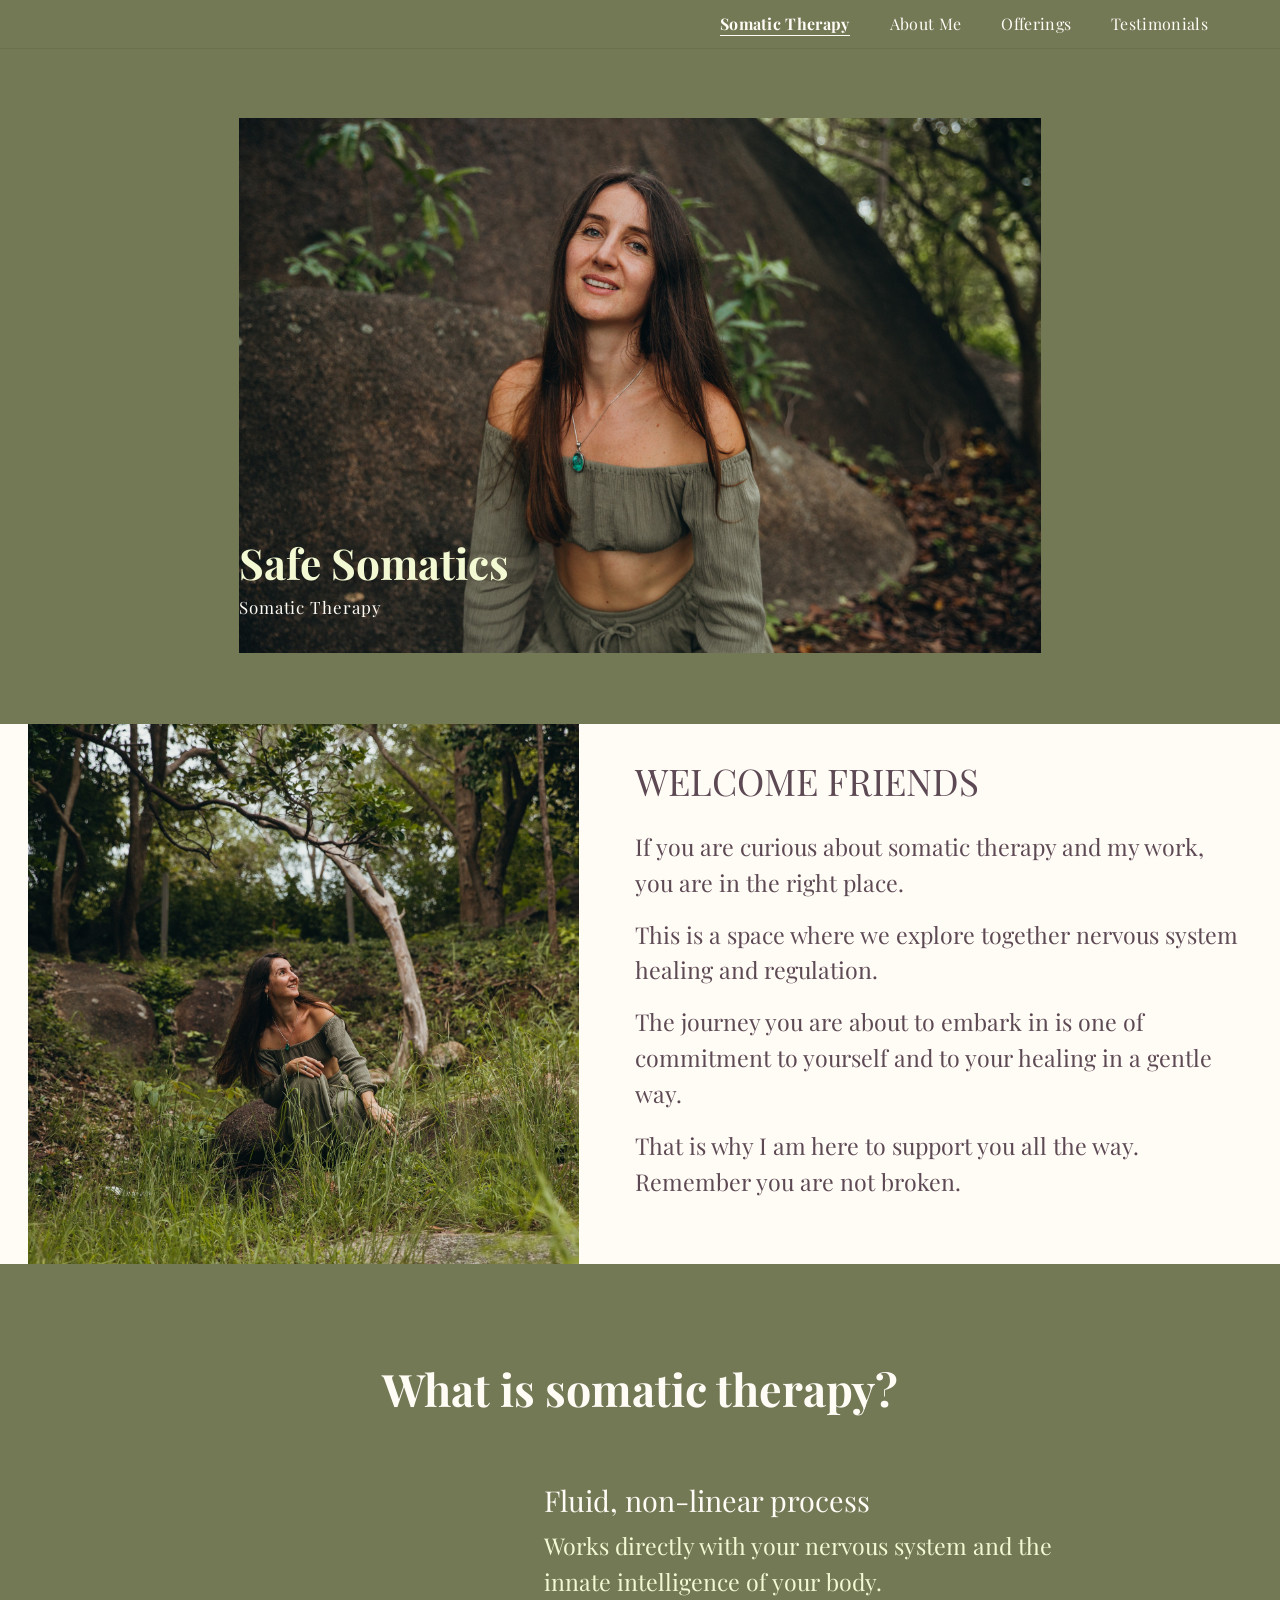
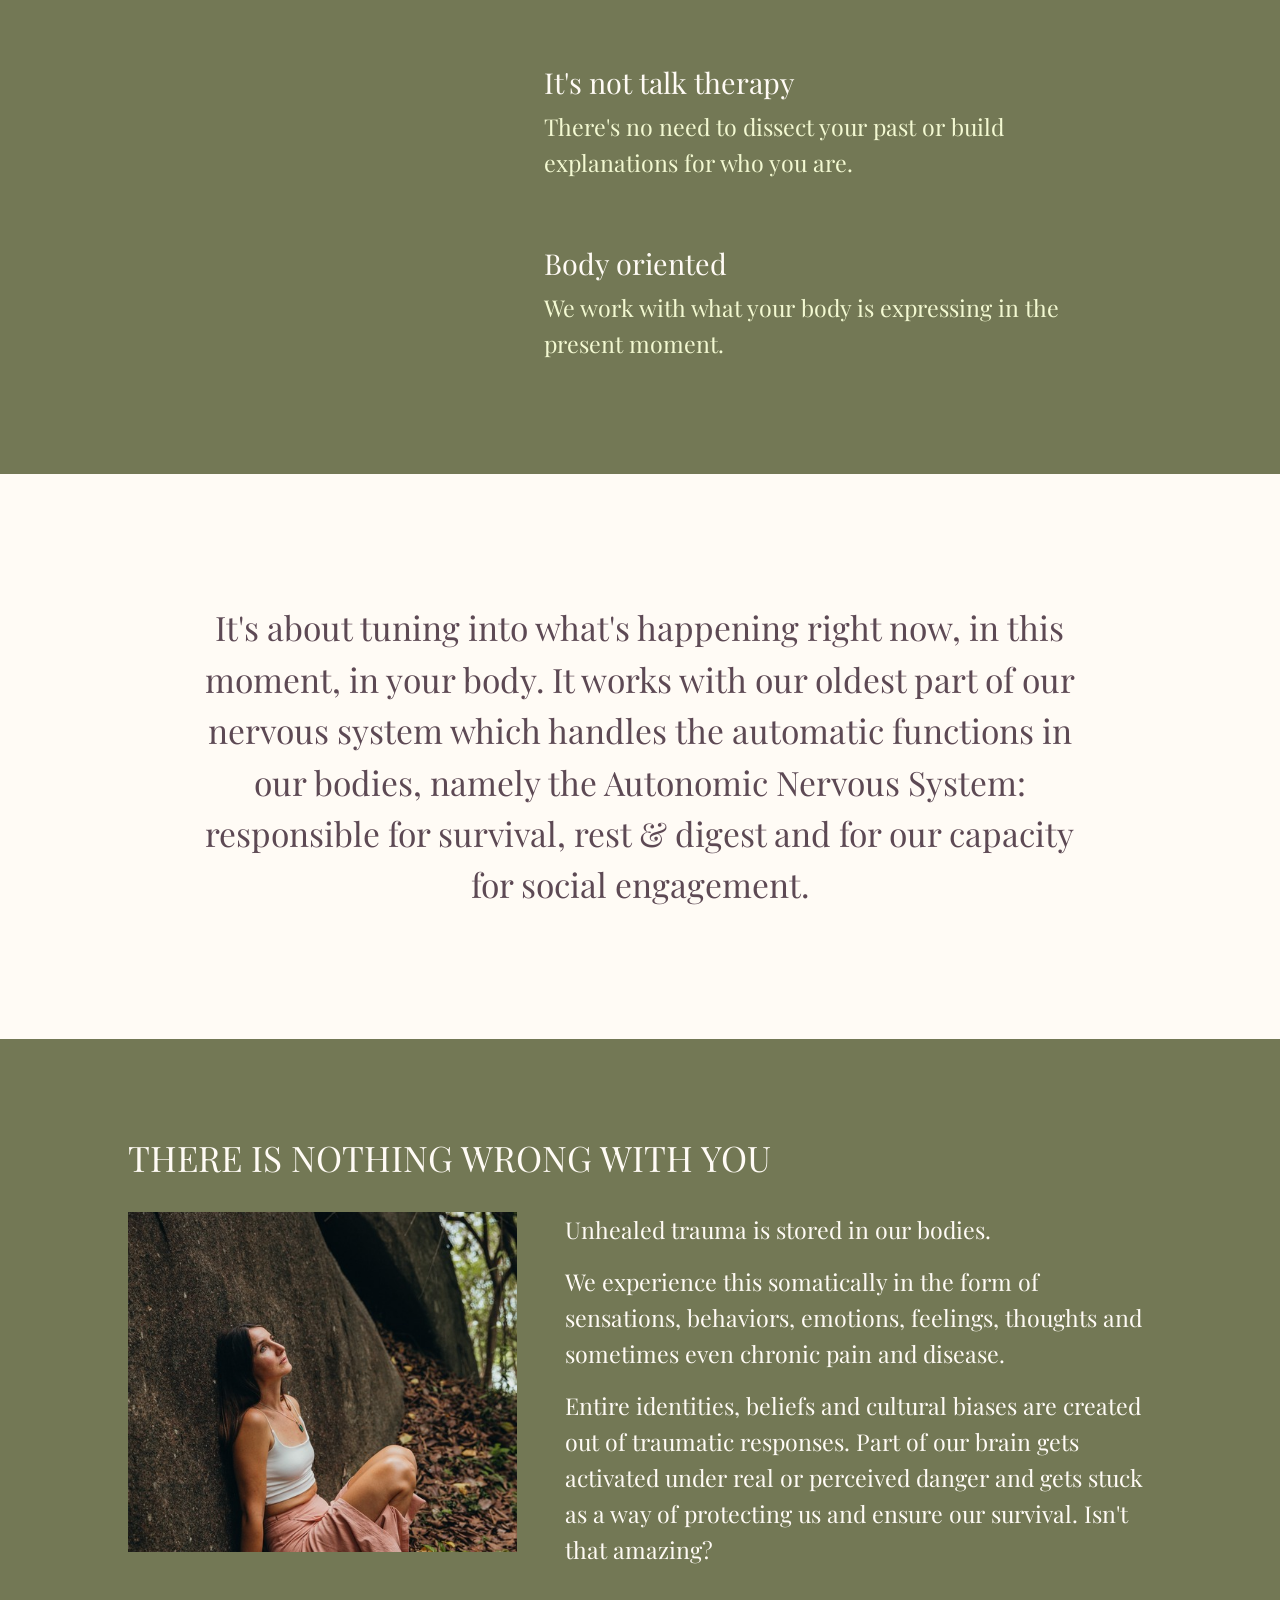
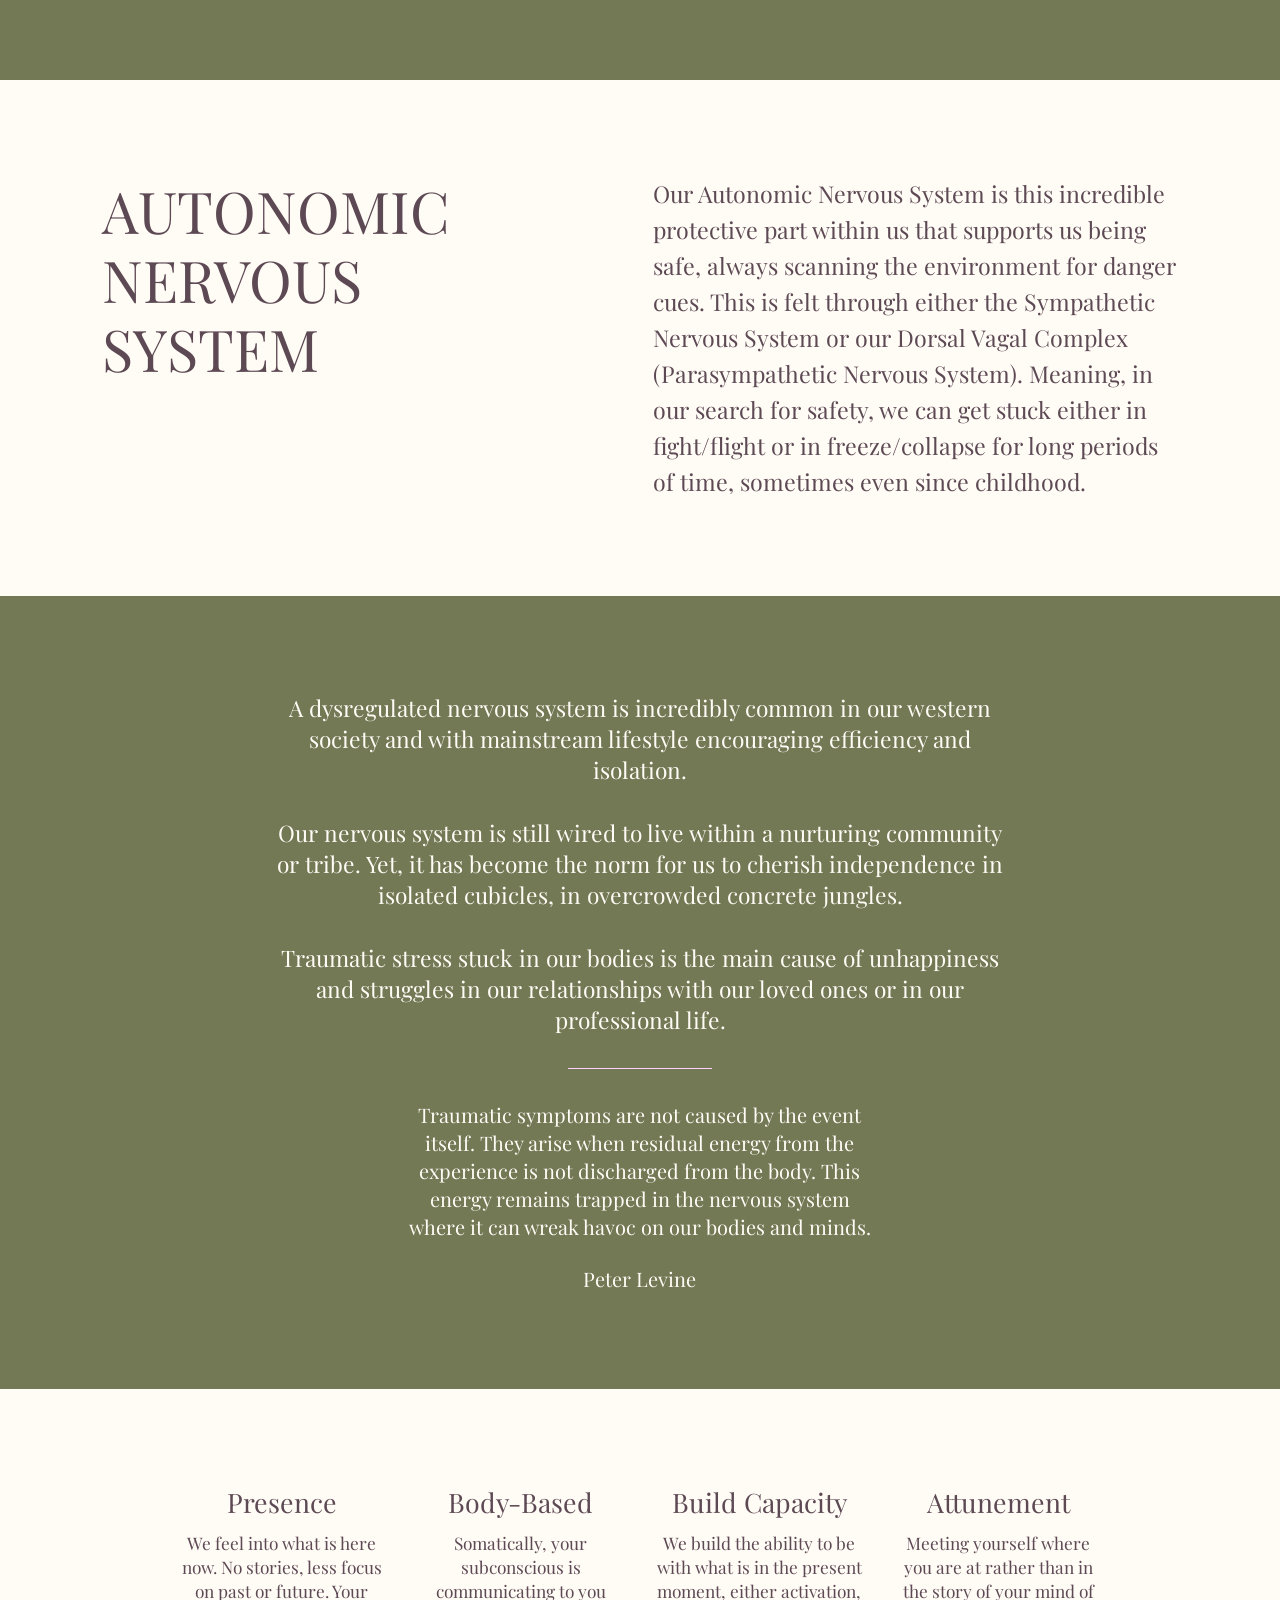
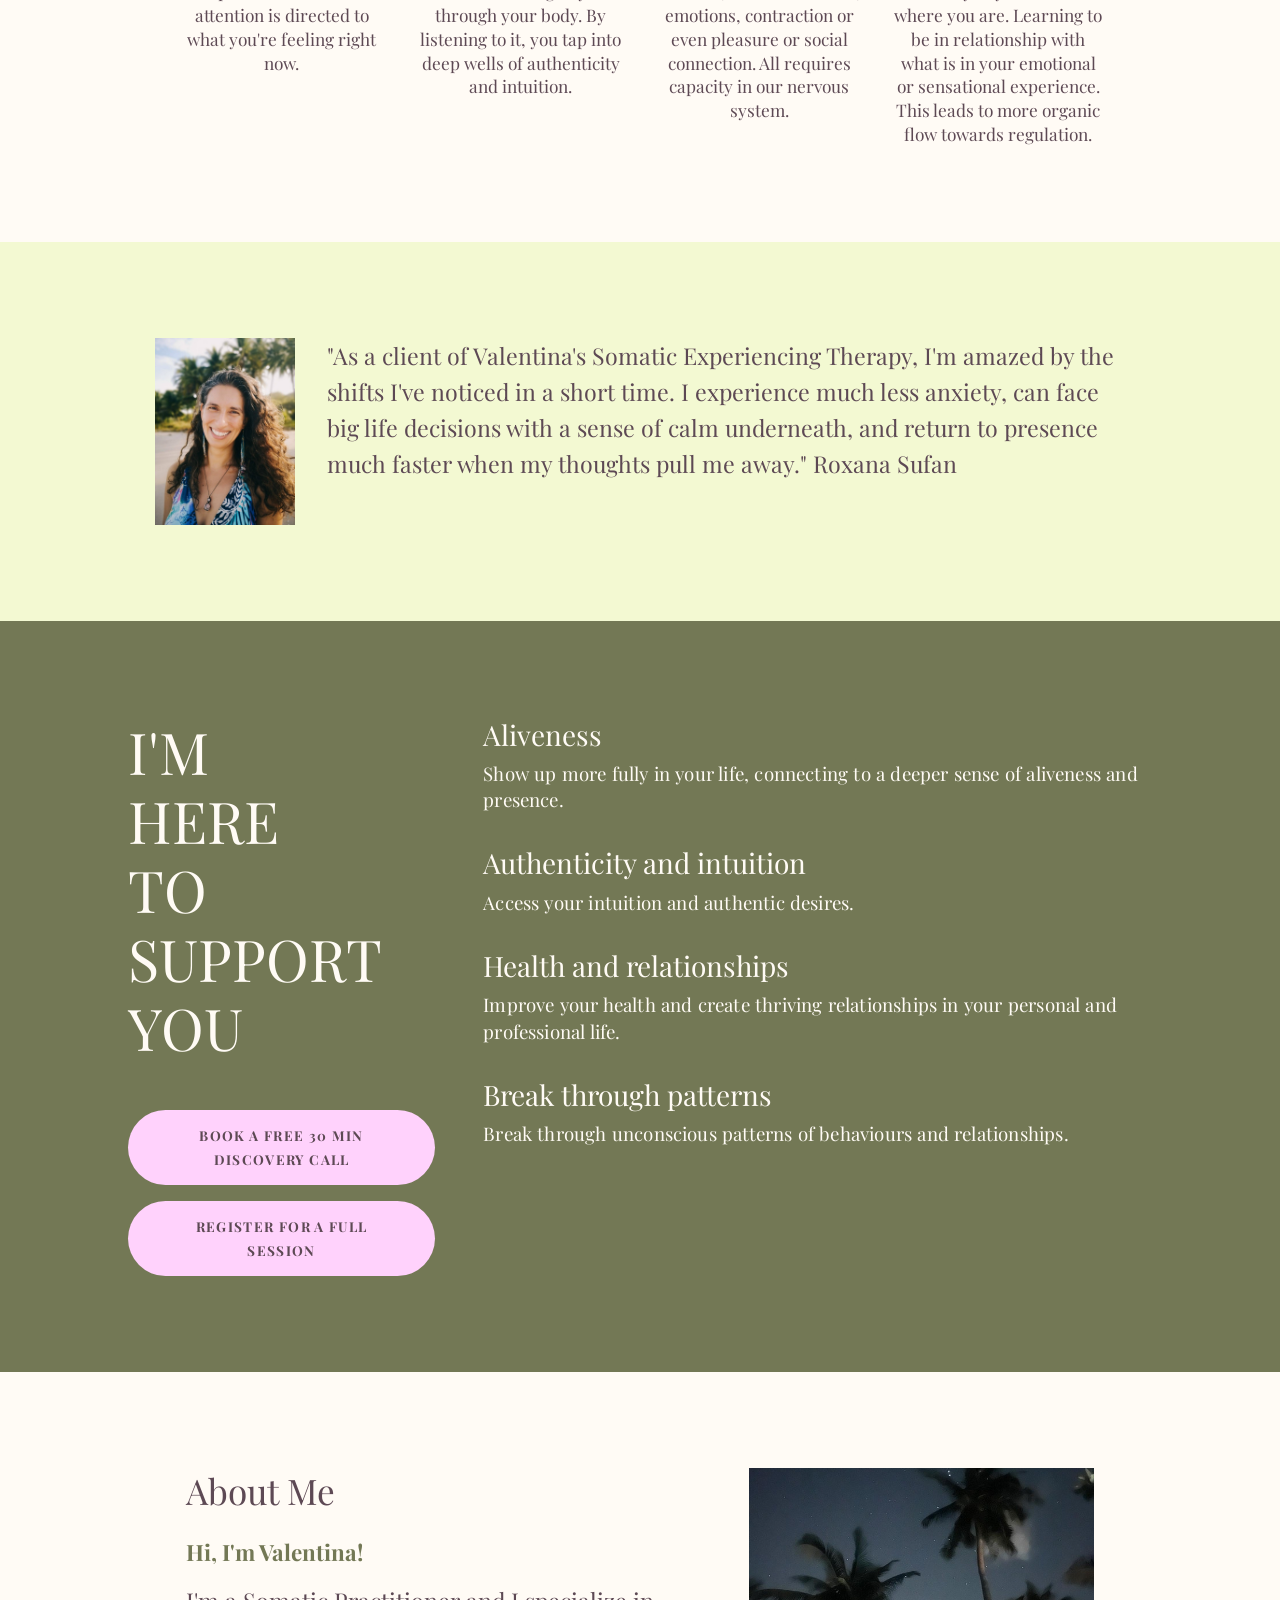
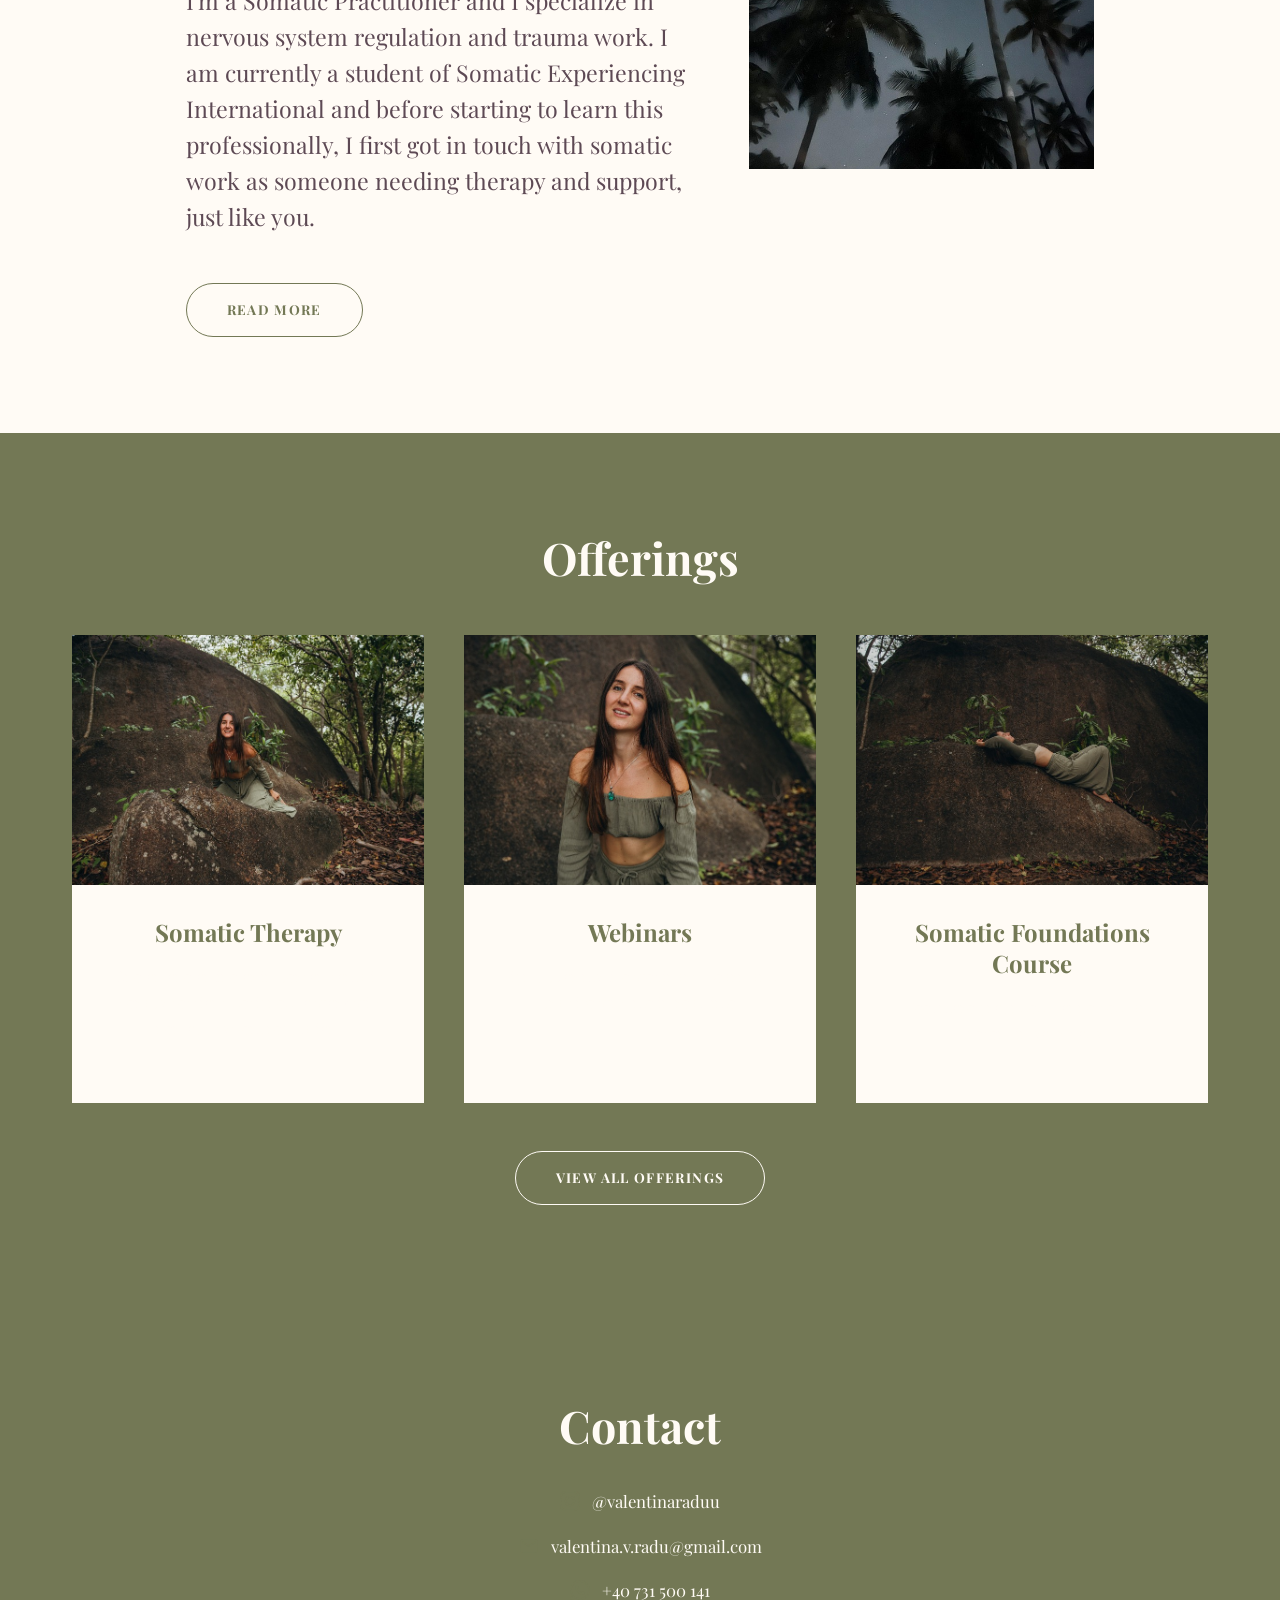
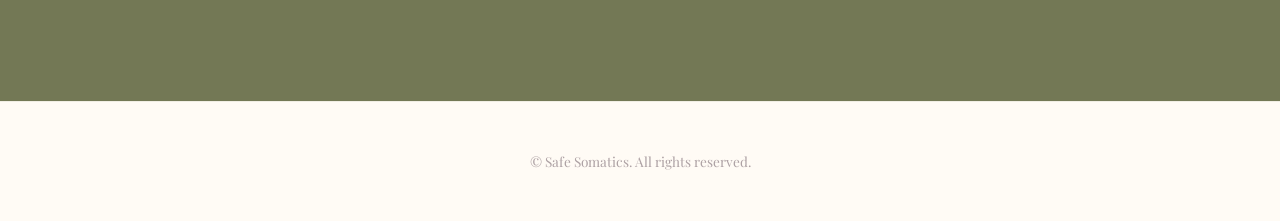
==== commit 8db25127: "Rebuild all homepage sections from original pixel measurements Every section updated to match origin" ====
--- a/public/index.html
+++ b/public/index.html
@@ -90,31 +90,29 @@
 
   <!-- Section 4: There Is Nothing Wrong With You - bg=#737855 -->
   <section class="section section-olive">
-    <div class="container">
-      <h2 class="section-title fade-in" style="text-transform: uppercase; letter-spacing: 0.03em;">There is nothing wrong with you</h2>
-      <div class="split-section fade-in">
-        <div class="split-image">
-          <img src="images/db6b42a405c2244e88d3cf48be0952d9.jpg" alt="Healing and nature" loading="lazy">
-        </div>
-        <div class="split-content">
-          <p>Unhealed trauma is stored in our bodies.</p>
-          <p>We experience this somatically in the form of sensations, behaviors, emotions, feelings, thoughts and sometimes even chronic pain and disease.</p>
-          <p>Entire identities, beliefs and cultural biases are created out of traumatic responses. Part of our brain gets activated under real or perceived danger and gets stuck as a way of protecting us and ensure our survival. Isn't that amazing?</p>
-        </div>
+    <div style="padding: 0 10%;">
+      <h2 class="section-title fade-in" style="text-transform: uppercase; letter-spacing: 0; font-weight: 400; font-size: 2.2rem; text-align: left; margin-bottom: 2rem;">There is nothing wrong with you</h2>
+    </div>
+    <div class="split-section fade-in">
+      <div class="split-image">
+        <img src="images/db6b42a405c2244e88d3cf48be0952d9.jpg" alt="Healing and nature" loading="lazy">
+      </div>
+      <div class="split-content">
+        <p>Unhealed trauma is stored in our bodies.</p>
+        <p>We experience this somatically in the form of sensations, behaviors, emotions, feelings, thoughts and sometimes even chronic pain and disease.</p>
+        <p>Entire identities, beliefs and cultural biases are created out of traumatic responses. Part of our brain gets activated under real or perceived danger and gets stuck as a way of protecting us and ensure our survival. Isn't that amazing?</p>
       </div>
     </div>
   </section>
 
   <!-- Section 5: Autonomic Nervous System - bg=#fffbf5 -->
   <section class="section section-cream ans-section">
-    <div class="container">
-      <div class="ans-layout fade-in">
-        <div>
-          <h2 class="ans-heading">Autonomic Nervous System</h2>
-        </div>
-        <div>
-          <p>Our Autonomic Nervous System is this incredible protective part within us that supports us being safe, always scanning the environment for danger cues. This is felt through either the Sympathetic Nervous System or our Dorsal Vagal Complex (Parasympathetic Nervous System). Meaning, in our search for safety, we can get stuck either in fight/flight or in freeze/collapse for long periods of time, sometimes even since childhood.</p>
-        </div>
+    <div class="ans-layout fade-in">
+      <div>
+        <h2 class="ans-heading">Autonomic Nervous System</h2>
+      </div>
+      <div>
+        <p>Our Autonomic Nervous System is this incredible protective part within us that supports us being safe, always scanning the environment for danger cues. This is felt through either the Sympathetic Nervous System or our Dorsal Vagal Complex (Parasympathetic Nervous System). Meaning, in our search for safety, we can get stuck either in fight/flight or in freeze/collapse for long periods of time, sometimes even since childhood.</p>
       </div>
     </div>
   </section>
@@ -160,30 +158,42 @@
 
   <!-- Section 8: Featured Testimonial - bg=#f3f9d2 -->
   <section class="section section-light-green">
-    <div class="container">
-      <div class="testimonial-featured fade-in">
-        <p>"As a client of Valentina's Somatic Experiencing Therapy, I'm amazed by the shifts I've noticed in a short time. I experience much less anxiety, can face big life decisions with a sense of calm underneath, and return to presence much faster when my thoughts pull me away."</p>
-        <span class="testimonial-author">Roxana Sufan</span>
+    <div class="testimonial-featured fade-in">
+      <div class="testimonial-featured-image">
+        <img src="images/e4dc05f322cc88fd6c7b7e493f6c6b5b.jpg" alt="Testimonial" loading="lazy">
+      </div>
+      <div>
+        <p>"As a client of Valentina's Somatic Experiencing Therapy, I'm amazed by the shifts I've noticed in a short time. I experience much less anxiety, can face big life decisions with a sense of calm underneath, and return to presence much faster when my thoughts pull me away." Roxana Sufan</p>
       </div>
     </div>
   </section>
 
   <!-- Section 9: I'm Here to Support You - bg=#737855 -->
   <section class="section section-olive support-section">
-    <div class="container">
-      <h2 class="section-title fade-in">I'm here to support you</h2>
-      <div class="support-layout fade-in">
-        <div class="support-cta">
-          <a href="offerings.html" class="btn btn-pink">Book a free 30 min discovery call</a>
-          <a href="offerings.html" class="btn btn-pink">Register for a full session</a>
-        </div>
-        <div>
-          <ul class="benefits-list">
-            <li>Aliveness</li>
-            <li>Authenticity and intuition</li>
-            <li>Health and relationships</li>
-            <li>Break through patterns</li>
-          </ul>
+    <div class="support-layout fade-in">
+      <div>
+        <h2 class="section-title">I'm here to support you</h2>
+        <div class="support-cta mt-3">
+          <a href="mailto:valentina.v.radu@gmail.com" class="btn btn-pink">Book a free 30 min discovery call</a>
+          <a href="mailto:valentina.v.radu@gmail.com" class="btn btn-pink">Register for a full session</a>
+        </div>
+      </div>
+      <div class="support-benefits-col">
+        <div class="support-benefit-item">
+          <h3>Aliveness</h3>
+          <p>Show up more fully in your life, connecting to a deeper sense of aliveness and presence.</p>
+        </div>
+        <div class="support-benefit-item">
+          <h3>Authenticity and intuition</h3>
+          <p>Access your intuition and authentic desires.</p>
+        </div>
+        <div class="support-benefit-item">
+          <h3>Health and relationships</h3>
+          <p>Improve your health and create thriving relationships in your personal and professional life.</p>
+        </div>
+        <div class="support-benefit-item">
+          <h3>Break through patterns</h3>
+          <p>Break through unconscious patterns of behaviours and relationships.</p>
         </div>
       </div>
     </div>
--- a/public/css/style.css
+++ b/public/css/style.css
@@ -374,53 +374,41 @@
 .what-is-grid {
   display: flex;
   flex-direction: column;
-  gap: 3rem;
+  gap: 2rem;
   margin-top: 3rem;
-  max-width: 700px;
+  max-width: 550px;
   margin-left: auto;
-  margin-right: auto;
+  margin-right: 10%;
 }
 
 .what-is-card {
-  text-align: center;
-  padding: 2rem;
+  text-align: left;
+  padding: 1rem 0;
   position: relative;
 }
 
-.what-is-card + .what-is-card::before {
-  content: '';
-  display: block;
-  width: 60px;
-  height: 2px;
-  background-color: rgba(255, 210, 252, 0.4);
-  margin: 0 auto;
-  position: absolute;
-  top: -1.5rem;
-  left: 50%;
-  transform: translateX(-50%);
-}
-
 .what-is-card h3 {
-  font-size: 1.5rem;
-  margin-bottom: 0.75rem;
-  color: #fffbf5;
-  font-weight: 700;
+  font-size: 1.8rem;
+  margin-bottom: 0.5rem;
+  color: #fffbf5;
+  font-weight: 400;
 }
 
 .what-is-card p {
-  font-size: 1rem;
-  line-height: 1.7;
+  font-size: 1.45rem;
+  line-height: 1.55;
   color: #f3f9d2;
 }
 
 .what-is-description {
   text-align: center;
-  max-width: 800px;
+  max-width: 80%;
   margin: 0 auto;
-  font-size: 1.15rem;
-  line-height: 1.9;
-  padding: 2rem;
-  color: #5d4954;
+  font-size: 2.1rem;
+  line-height: 1.53;
+  padding: 2rem 0;
+  color: #5d4954;
+  font-weight: 400;
 }
 
 /* ============================================
@@ -428,9 +416,10 @@
    ============================================ */
 .split-section {
   display: grid;
-  grid-template-columns: 1fr 1fr;
-  gap: 4rem;
-  align-items: center;
+  grid-template-columns: 38% 1fr;
+  gap: 3rem;
+  align-items: start;
+  padding: 0 10%;
 }
 
 .split-section.reverse {
@@ -444,19 +433,21 @@
 .split-image img {
   object-fit: cover;
   width: 100%;
-  height: 500px;
+  height: auto;
+  aspect-ratio: 572 / 499;
 }
 
 .split-content h2 {
   font-size: 2.2rem;
   margin-bottom: 1.5rem;
   text-transform: uppercase;
-  letter-spacing: 0.03em;
+  letter-spacing: 0;
+  font-weight: 400;
 }
 
 .split-content p {
-  font-size: 1.05rem;
-  line-height: 1.9;
+  font-size: 1.45rem;
+  line-height: 1.55;
   margin-bottom: 1rem;
 }
 
@@ -464,46 +455,48 @@
    Autonomic Nervous System Section
    ============================================ */
 .ans-section .ans-heading {
-  font-size: 3.5rem;
+  font-size: 3.6rem;
   text-transform: uppercase;
-  line-height: 1.1;
-  margin-bottom: 2rem;
-  font-weight: 700;
+  line-height: 1.2;
+  margin-bottom: 0;
+  font-weight: 400;
   color: #5d4954;
 }
 
 .ans-layout {
   display: grid;
-  grid-template-columns: 1fr 1fr;
-  gap: 3rem;
+  grid-template-columns: 35% 1fr;
+  gap: 0;
   align-items: start;
+  padding: 0 8%;
 }
 
 .ans-layout p {
-  font-size: 1.05rem;
-  line-height: 1.9;
-  color: #5d4954;
+  font-size: 1.45rem;
+  line-height: 1.55;
+  color: #5d4954;
+  padding-left: 25%;
 }
 
 /* ============================================
    Nervous System / Quote Section
    ============================================ */
 .full-width-text {
-  max-width: 900px;
+  max-width: 66%;
   margin: 0 auto;
   text-align: center;
 }
 
 .full-width-text h2 {
-  font-size: 1.8rem;
-  line-height: 1.6;
+  font-size: 1.42rem;
+  line-height: 1.37;
   font-weight: 400;
   margin-bottom: 2rem;
 }
 
 .full-width-text p {
-  font-size: 1.05rem;
-  line-height: 1.9;
+  font-size: 1.42rem;
+  line-height: 1.37;
 }
 
 .quote-divider {
@@ -516,35 +509,32 @@
 }
 
 .quote-block {
-  max-width: 800px;
-  margin: 3rem auto 0;
-  padding: 2.5rem;
+  max-width: 42%;
+  margin: 0 auto;
+  padding: 2rem 0 0;
   text-align: center;
   font-family: 'Playfair Display', serif;
-  font-size: 1.3rem;
-  font-style: italic;
-  line-height: 1.7;
+  font-size: 1.25rem;
+  line-height: 1.4;
   position: relative;
 }
 
 .quote-block::before {
   content: '';
   display: block;
-  width: 80%;
-  height: 2px;
+  width: 30%;
+  height: 1px;
   background-color: #ffd2fc;
-  margin: 0 auto 2.5rem;
+  margin: 0 auto 2rem;
 }
 
 .quote-author {
   display: block;
   margin-top: 1.5rem;
   font-family: 'Playfair Display', serif;
-  font-size: 0.9rem;
+  font-size: 1.25rem;
   font-style: normal;
-  font-weight: 700;
-  letter-spacing: 0.1em;
-  text-transform: uppercase;
+  font-weight: 400;
 }
 
 /* ============================================
@@ -553,52 +543,63 @@
 .pillars-grid {
   display: grid;
   grid-template-columns: repeat(4, 1fr);
-  gap: 2.5rem;
-  margin-top: 3rem;
+  gap: 1.5rem;
+  padding: 0 9%;
 }
 
 .pillar-card {
   text-align: center;
-  padding: 2rem 1.5rem;
 }
 
 .pillar-card h4 {
-  font-size: 1.3rem;
-  margin-bottom: 1rem;
-  color: #737855;
-  font-weight: 700;
+  font-size: 1.67rem;
+  margin-bottom: 0.75rem;
+  color: #5d4954;
+  font-weight: 400;
 }
 
 .pillar-card p {
-  font-size: 0.95rem;
-  line-height: 1.7;
-  opacity: 0.85;
+  font-size: 1.08rem;
+  line-height: 1.38;
+  color: #5d4954;
 }
 
 /* ============================================
    Featured Testimonial
    ============================================ */
 .testimonial-featured {
-  max-width: 800px;
+  display: grid;
+  grid-template-columns: auto 1fr;
+  gap: 2rem;
+  align-items: start;
+  max-width: 1200px;
   margin: 0 auto;
-  padding: 3rem;
-  text-align: center;
+  padding: 0 9%;
+}
+
+.testimonial-featured-image {
+  width: 140px;
+  flex-shrink: 0;
+}
+
+.testimonial-featured-image img {
+  width: 100%;
+  height: auto;
 }
 
 .testimonial-featured p {
   font-family: 'Playfair Display', serif;
-  font-size: 1.3rem;
-  font-style: italic;
-  line-height: 1.7;
-  margin-bottom: 1.5rem;
+  font-size: 1.45rem;
+  line-height: 1.55;
+  margin-bottom: 0;
   color: #5d4954;
 }
 
 .testimonial-author {
-  font-weight: 700;
+  font-weight: 400;
   font-style: normal;
-  color: #737855;
-  font-size: 0.95rem;
+  color: #5d4954;
+  font-size: 1.45rem;
 }
 
 /* ============================================
@@ -606,21 +607,51 @@
    ============================================ */
 .support-section .section-title {
   text-transform: uppercase;
-  letter-spacing: 0.03em;
+  letter-spacing: 0;
+  font-weight: 400;
+  font-size: 3.6rem;
+  line-height: 1.2;
+  text-align: left;
+  max-width: 30%;
 }
 
 .support-layout {
   display: grid;
-  grid-template-columns: 1fr 1fr;
-  gap: 4rem;
+  grid-template-columns: 30% 1fr;
+  gap: 3rem;
   align-items: start;
-  margin-top: 3rem;
+  padding: 0 10%;
+}
+
+.support-cta {
+  display: flex;
+  flex-direction: column;
+  gap: 1rem;
 }
 
 .support-cta .btn {
   display: block;
-  margin-bottom: 1rem;
   text-align: center;
+}
+
+.support-benefits-col {
+  display: grid;
+  grid-template-rows: auto auto;
+  gap: 2rem;
+}
+
+.support-benefit-item h3 {
+  font-size: 1.75rem;
+  font-weight: 400;
+  color: #fffbf5;
+  margin-bottom: 0.5rem;
+}
+
+.support-benefit-item p {
+  font-size: 1.17rem;
+  line-height: 1.4;
+  color: #fffbf5;
+  letter-spacing: 0.01em;
 }
 
 .benefits-list {
@@ -917,16 +948,21 @@
     padding: 2rem 5%;
   }
 
-  .split-section,
+  .split-section {
+    grid-template-columns: 1fr;
+    gap: 2rem;
+    padding: 0 5%;
+  }
+
+  .split-section.reverse {
+    direction: ltr;
+  }
+
   .about-grid {
     grid-template-columns: 1fr;
     gap: 2rem;
   }
 
-  .split-section.reverse {
-    direction: ltr;
-  }
-
   .hero-overlay h1 {
     font-size: 2rem;
   }
@@ -937,10 +973,34 @@
 
   .ans-layout {
     grid-template-columns: 1fr;
+    padding: 0 5%;
+  }
+
+  .ans-layout p {
+    padding-left: 0;
   }
 
   .support-layout {
     grid-template-columns: 1fr;
+    padding: 0 5%;
+  }
+
+  .support-section .section-title {
+    max-width: 100%;
+    font-size: 2.5rem;
+  }
+
+  .testimonial-featured {
+    grid-template-columns: 1fr;
+    padding: 0 5%;
+  }
+
+  .full-width-text {
+    max-width: 90%;
+  }
+
+  .quote-block {
+    max-width: 80%;
   }
 }
 
